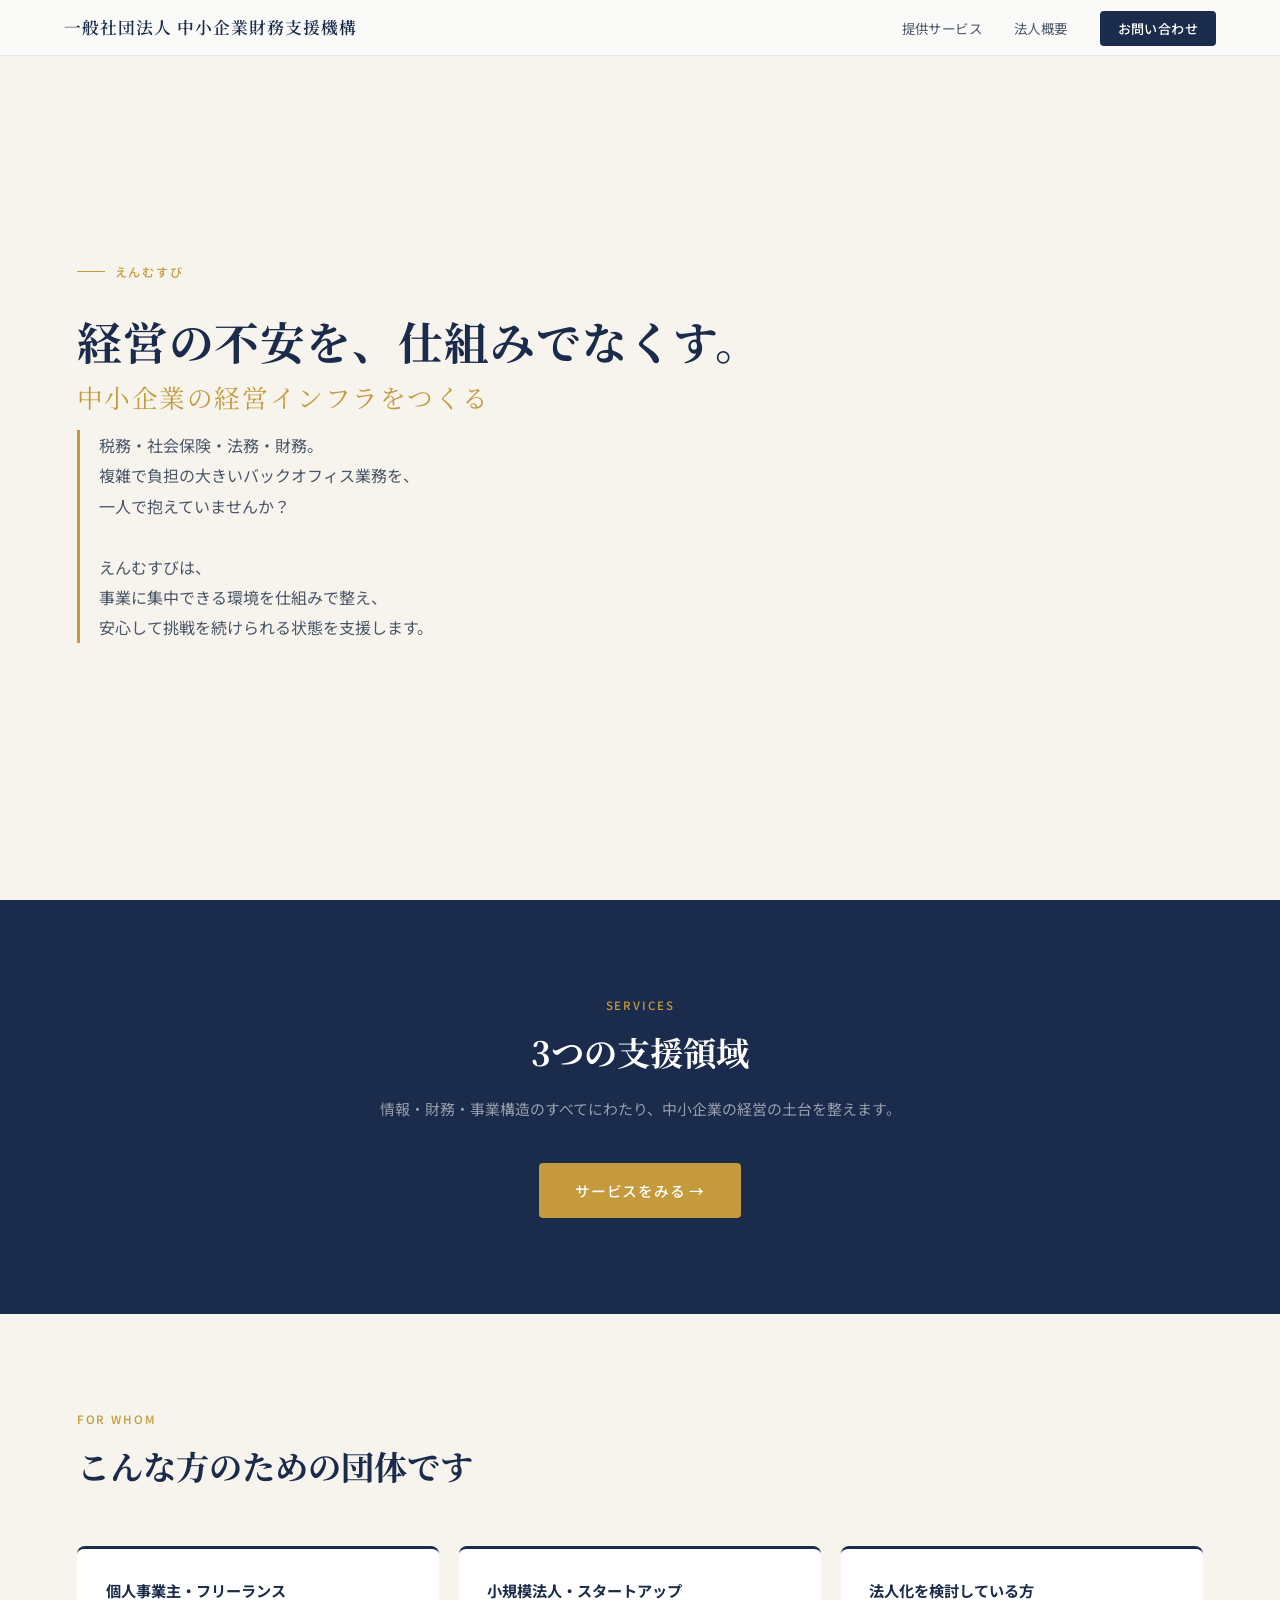
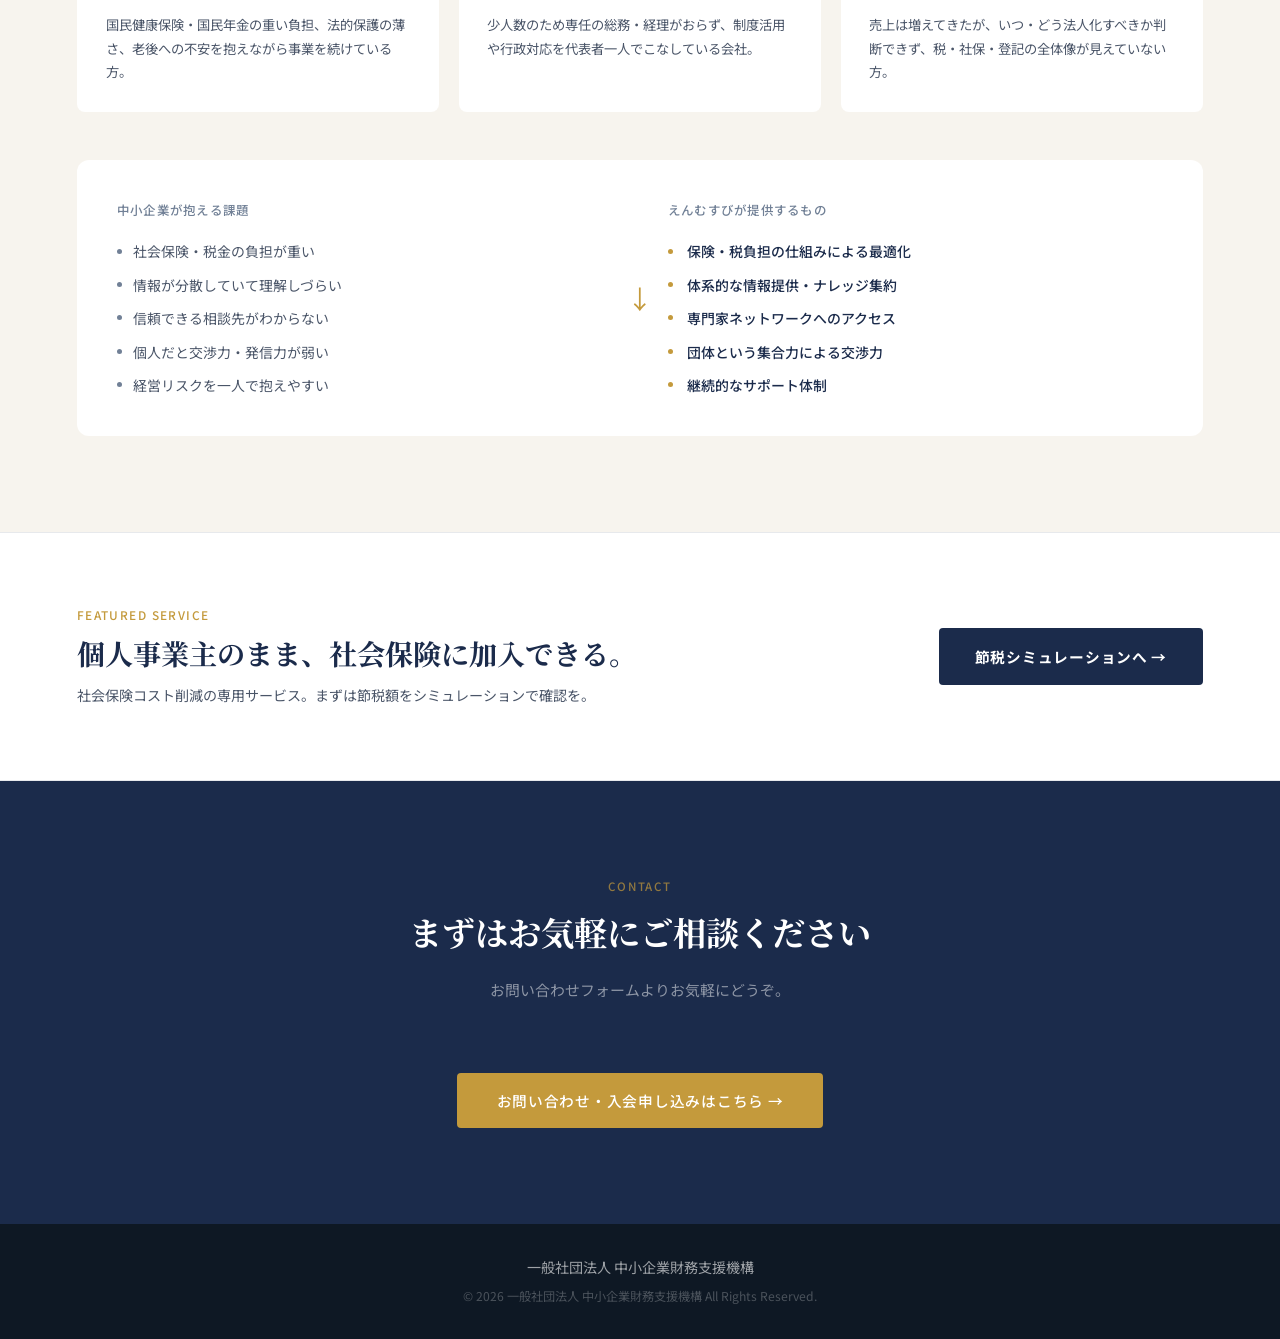
==== index.html @ c1b32026 "Add files via upload" ====
<!DOCTYPE html>
<html lang="ja">
<head>
<meta charset="UTF-8">
<meta name="viewport" content="width=device-width, initial-scale=1.0">
<title>えんむすび｜一般社団法人 中小企業財務支援機構</title>
<link rel="preconnect" href="https://fonts.googleapis.com">
<link href="https://fonts.googleapis.com/css2?family=Noto+Serif+JP:wght@400;600;700&family=Noto+Sans+JP:wght@300;400;500;700&display=swap" rel="stylesheet">
<style>
:root{
  --navy:#1B2B4B;--navy-mid:#263754;
  --gold:#C49A3C;--gold-light:#D4AE5C;
  --beige:#F7F4EE;--beige-dark:#F0EBE1;
  --cream:#FAFAF8;--white:#FFFFFF;
  --mid:#4A5568;--muted:#718096;
  --border:rgba(27,43,75,0.1);
}
*{margin:0;padding:0;box-sizing:border-box;}
html{scroll-behavior:smooth;}
body{font-family:'Noto Sans JP',sans-serif;background:var(--cream);color:var(--navy);line-height:1.7;}

/* NAV */
nav{
  position:fixed;top:0;left:0;right:0;z-index:100;
  background:#FAFAF8;
  border-bottom:1px solid var(--border);
  height:56px;padding:0 5%;
  display:flex;align-items:center;justify-content:space-between;
}
.logo{font-family:'Noto Serif JP',serif;font-size:1.05rem;font-weight:600;color:var(--navy);text-decoration:none;letter-spacing:0.06em;}
.logo em{color:var(--gold);font-style:italic;font-weight:700;}
.nav-links{display:flex;align-items:center;gap:2rem;list-style:none;}
.nav-links a{font-size:0.84rem;color:var(--mid);text-decoration:none;font-weight:400;letter-spacing:0.03em;transition:color .2s;}
.nav-links a:hover{color:var(--navy);}
.nav-cta{background:var(--navy)!important;color:var(--white)!important;padding:8px 18px;border-radius:4px;font-size:0.82rem!important;font-weight:500!important;}
.nav-cta:hover{background:var(--navy-mid)!important;}

/* HERO */
#hero{
  min-height:100vh;background:var(--beige);
  padding:140px 6% 100px;
  display:flex;flex-direction:column;justify-content:center;
  position:relative;overflow:hidden;
}
.hero-inner{max-width:760px;position:relative;z-index:1;}
.hero-eyebrow{
  display:inline-flex;align-items:center;gap:10px;
  font-size:0.76rem;letter-spacing:0.14em;
  color:var(--gold);font-weight:500;text-transform:uppercase;margin-bottom:1.8rem;
}
.hero-eyebrow::before{content:'';width:28px;height:1px;background:var(--gold);}
.hero-title{
  font-family:'Noto Serif JP',serif;
  font-size:clamp(2.4rem,4.5vw,3.8rem);
  font-weight:700;line-height:1.35;color:var(--navy);
  margin-bottom:1rem;letter-spacing:0.02em;
}
.hero-title .line2{
  display:block;color:var(--gold);
  font-size:clamp(1.2rem,2vw,1.85rem);
  font-weight:400;margin-top:0.5rem;letter-spacing:0.06em;
}
.hero-sub{
  font-size:1rem;color:var(--mid);line-height:1.9;
  max-width:520px;margin-bottom:2.8rem;
  border-left:3px solid var(--gold);padding-left:1.2rem;
}
.hero-actions{display:flex;gap:1rem;flex-wrap:wrap;align-items:center;}
.btn-primary{
  background:var(--navy);color:var(--white);
  padding:15px 32px;border-radius:4px;
  font-size:0.92rem;font-weight:500;text-decoration:none;
  letter-spacing:0.05em;transition:background .2s;
}
.btn-primary:hover{background:var(--navy-mid);}
.btn-text-link{
  font-size:0.88rem;color:var(--mid);text-decoration:none;
  display:inline-flex;align-items:center;gap:6px;transition:color .2s;
}
.btn-text-link:hover{color:var(--navy);}
.btn-text-link::after{content:'→';}

/* SECTION BASE */
section{padding:96px 6%;}
.section-tag{font-size:0.72rem;letter-spacing:0.16em;color:var(--gold);font-weight:500;text-transform:uppercase;margin-bottom:12px;}
.section-title{font-family:'Noto Serif JP',serif;font-size:clamp(1.7rem,2.6vw,2.4rem);font-weight:700;color:var(--navy);line-height:1.45;margin-bottom:1.2rem;}
.section-lead{font-size:0.93rem;color:var(--mid);line-height:1.9;max-width:540px;}
.section-head{margin-bottom:3.5rem;}

/* MISSION */
#mission{
  background:var(--navy);padding:96px 6%;
  display:grid;grid-template-columns:1fr 1fr;gap:6rem;align-items:center;
}
#mission .section-tag{color:var(--gold);}
#mission .section-title{color:var(--white);}
#mission .section-lead{color:rgba(255,255,255,0.6);}
.mission-pillars{display:flex;flex-direction:column;gap:1rem;}
.pillar{border-left:2px solid var(--gold);padding:1.2rem 1.5rem;background:rgba(255,255,255,0.05);border-radius:0 6px 6px 0;}
.pillar-num{font-size:0.72rem;letter-spacing:0.12em;color:var(--gold);font-weight:500;margin-bottom:6px;}
.pillar-title{font-size:1rem;font-weight:500;color:var(--white);margin-bottom:4px;}
.pillar-desc{font-size:0.83rem;color:rgba(255,255,255,0.5);line-height:1.7;}

/* SERVICES */
#services{background:var(--navy);}
.services-grid{display:grid;grid-template-columns:repeat(3,1fr);gap:1.5rem;}
.service-card{
  border:1px solid rgba(255,255,255,0.1);border-radius:10px;
  padding:2.2rem 1.8rem;
  transition:box-shadow .2s,transform .2s;
  display:flex;flex-direction:column;gap:0.8rem;
  background:rgba(255,255,255,0.05);
}
.service-card:hover{box-shadow:0 8px 28px rgba(0,0,0,0.2);transform:translateY(-3px);}
.service-num{font-family:'Noto Serif JP',serif;font-size:2.2rem;font-weight:700;color:rgba(255,255,255,0.12);line-height:1;}
.service-category{font-size:0.72rem;letter-spacing:0.12em;color:var(--gold);font-weight:500;text-transform:uppercase;}
.service-card h3{font-size:1.05rem;font-weight:700;color:var(--white);line-height:1.4;}
.service-card p{font-size:0.84rem;color:rgba(255,255,255,0.55);line-height:1.8;flex:1;}
.service-tags{display:flex;flex-wrap:wrap;gap:6px;margin-top:auto;padding-top:1rem;}
.tag{background:rgba(255,255,255,0.08);color:rgba(255,255,255,0.6);font-size:0.75rem;padding:4px 10px;border-radius:20px;}
.service-link{
  display:inline-flex;align-items:center;gap:5px;
  font-size:0.83rem;color:var(--gold);font-weight:500;
  text-decoration:none;margin-top:0.8rem;transition:gap .2s;
}
.service-link:hover{gap:9px;}
.service-link::after{content:'→';}
#services .section-tag{color:var(--gold);}
#services .section-title{color:var(--white);}
#services .section-lead{color:rgba(255,255,255,0.55);}

/* TARGET */
#target{background:var(--beige);}
.target-grid{display:grid;grid-template-columns:repeat(3,1fr);gap:1.2rem;}
.target-card{background:var(--white);border-radius:8px;padding:1.8rem;border-top:3px solid var(--navy);}
.target-card h3{font-size:0.95rem;font-weight:700;color:var(--navy);margin-bottom:0.6rem;}
.target-card p{font-size:0.83rem;color:var(--mid);line-height:1.75;}
.pain-section{
  margin-top:3rem;background:var(--white);border-radius:12px;padding:2.5rem;
  display:grid;grid-template-columns:1fr 56px 1fr;align-items:center;
}
.pain-col h4{font-size:0.78rem;letter-spacing:0.1em;color:var(--muted);font-weight:500;text-transform:uppercase;margin-bottom:1.2rem;}
.pain-list{list-style:none;display:flex;flex-direction:column;gap:0.7rem;}
.pain-list li{font-size:0.87rem;color:var(--mid);padding-left:1rem;position:relative;line-height:1.6;}
.pain-list li::before{content:'';position:absolute;left:0;top:0.6em;width:5px;height:5px;background:var(--muted);border-radius:50%;}
.pain-arrow{display:flex;flex-direction:column;align-items:center;justify-content:center;gap:4px;}
.pain-arrow span{font-size:1.6rem;color:var(--gold);}
.solution-list{list-style:none;display:flex;flex-direction:column;gap:0.7rem;}
.solution-list li{font-size:0.87rem;color:var(--navy);font-weight:500;padding-left:1.2rem;position:relative;line-height:1.6;}
.solution-list li::before{content:'';position:absolute;left:0;top:0.6em;width:5px;height:5px;background:var(--gold);border-radius:50%;}

/* LP BANNER */
#lp-banner{
  background:var(--white);padding:72px 6%;
  display:flex;align-items:center;justify-content:space-between;gap:2rem;flex-wrap:wrap;
  border-top:1px solid var(--border);
  border-bottom:1px solid var(--border);
}
.lp-banner-text .label{font-size:0.74rem;letter-spacing:0.12em;color:var(--gold);font-weight:500;text-transform:uppercase;margin-bottom:8px;}
.lp-banner-text h2{font-family:'Noto Serif JP',serif;font-size:clamp(1.4rem,2.2vw,2rem);font-weight:700;color:var(--navy);line-height:1.45;}
.lp-banner-text p{color:var(--mid);font-size:0.88rem;margin-top:0.6rem;}
.btn-white{background:var(--navy);color:var(--white);padding:16px 36px;border-radius:4px;font-size:0.92rem;font-weight:700;text-decoration:none;letter-spacing:0.05em;white-space:nowrap;transition:opacity .2s;}
.btn-white:hover{opacity:0.85;}

/* ABOUT */
#about{background:var(--white);display:grid;grid-template-columns:1fr 1fr;gap:6rem;align-items:start;}
.about-vision{background:var(--navy);border-radius:10px;padding:2.5rem;color:var(--white);}
.vision-label{font-size:0.72rem;letter-spacing:0.14em;color:var(--gold);font-weight:500;text-transform:uppercase;margin-bottom:1rem;}
.vision-text{font-family:'Noto Serif JP',serif;font-size:1.15rem;font-weight:600;line-height:1.7;color:var(--white);margin-bottom:1.5rem;}
.vision-sub{font-size:0.83rem;color:rgba(255,255,255,0.5);line-height:1.85;}
.about-info{display:flex;flex-direction:column;gap:0;}
.info-row{padding:1.2rem 0;border-bottom:1px solid var(--border);display:grid;grid-template-columns:100px 1fr;gap:1.5rem;}
.info-row:last-child{border-bottom:none;}
.info-label{font-size:0.78rem;color:var(--muted);letter-spacing:0.04em;padding-top:2px;}
.info-val{font-size:0.9rem;color:var(--navy);line-height:1.75;}

/* CONTACT */
#contact{background:var(--navy);text-align:center;padding:96px 6%;}
#contact .section-tag{color:rgba(196,154,60,0.7);}
#contact .section-title{color:var(--white);}
#contact .section-lead{color:rgba(255,255,255,0.5);margin:0 auto 2.8rem;}
.contact-options{
  display:grid;
  grid-template-columns:repeat(2,1fr);
  gap:1rem;
  max-width:640px;
  margin:0 auto;
}
.contact-card{
  background:rgba(255,255,255,0.06);border:1px solid rgba(255,255,255,0.1);
  border-radius:8px;padding:2rem;
  text-decoration:none;transition:background .2s,border-color .2s;
  display:flex;flex-direction:column;align-items:center;text-align:center;gap:0.6rem;
}
.contact-card:hover{background:rgba(255,255,255,0.11);border-color:rgba(255,255,255,0.22);}
.contact-card-icon{font-size:1.5rem;}
.contact-card-title{font-size:0.92rem;font-weight:500;color:var(--white);}
.contact-card-sub{font-size:0.78rem;color:rgba(255,255,255,0.4);}

/* FOOTER */
footer{background:#0E1824;padding:56px 6% 32px;}
.footer-top{display:grid;grid-template-columns:2fr 1fr 1fr 1fr;gap:4rem;margin-bottom:3rem;}
.footer-logo{font-family:'Noto Serif JP',serif;font-size:1.2rem;font-weight:700;color:var(--white);text-decoration:none;display:inline-block;margin-bottom:1rem;letter-spacing:0.04em;}
.footer-logo em{color:var(--gold);font-style:normal;}
.footer-brand-desc{font-size:0.8rem;color:rgba(255,255,255,0.3);line-height:1.85;}
.footer-col h4{font-size:0.8rem;font-weight:500;color:rgba(255,255,255,0.55);letter-spacing:0.08em;margin-bottom:1.2rem;}
.footer-col ul{list-style:none;}
.footer-col ul li{margin-bottom:0.55rem;}
.footer-col ul a{font-size:0.8rem;color:rgba(255,255,255,0.32);text-decoration:none;transition:color .2s;}
.footer-col ul a:hover{color:rgba(255,255,255,0.72);}
.footer-bottom{border-top:1px solid rgba(255,255,255,0.06);padding-top:1.5rem;display:flex;justify-content:space-between;align-items:center;font-size:0.76rem;color:rgba(255,255,255,0.22);}

/* RESPONSIVE */
@media(max-width:900px){
  .nav-links{display:none;}
  #mission{grid-template-columns:1fr;}
  .services-grid{grid-template-columns:1fr;}
  .target-grid{grid-template-columns:1fr;}
  .pain-section{grid-template-columns:1fr;gap:1.5rem;}
  #about{grid-template-columns:1fr;}
  .footer-top{grid-template-columns:1fr 1fr;}
  #lp-banner{flex-direction:column;text-align:center;}
}

@media(max-width:640px){
  /* NAV */
  nav{padding:0 4%;height:52px;}
  .logo{font-size:0.78rem;letter-spacing:0.03em;}

  /* HERO */
  #hero{padding:100px 5% 64px;}
  .hero-title{font-size:clamp(1.8rem,7vw,2.8rem);white-space:normal!important;}
  .hero-title .line2{font-size:clamp(1rem,4vw,1.4rem);}
  .hero-sub{font-size:0.88rem;}
  .hero-bg-text{display:none;}

  /* SECTIONS */
  section{padding:60px 5%;}
  .section-title{font-size:clamp(1.4rem,5vw,1.8rem);}

  /* SERVICES */
  .services-grid{grid-template-columns:1fr;}
  .service-card{padding:1.6rem 1.4rem;}

  /* TARGET */
  .target-grid{grid-template-columns:1fr;}
  .pain-section{grid-template-columns:1fr;padding:1.5rem;}
  .pain-arrow{transform:rotate(0deg);}

  /* LP BANNER */
  #lp-banner{padding:48px 5%;flex-direction:column;text-align:center;gap:1.5rem;}
  .lp-banner-text h2{font-size:1.2rem;}

  /* CONTACT */
  .contact-options{grid-template-columns:1fr;}
  #contact{padding:60px 5%;}

  /* ABOUT */
  #about{grid-template-columns:1fr;padding:60px 5%;}
  .info-row{grid-template-columns:90px 1fr;gap:1rem;}

  /* SERVICES PAGE */
  .service-detail{grid-template-columns:1fr!important;direction:ltr!important;}
  .service-detail.reverse{direction:ltr!important;}

  /* FOOTER */
  footer{padding:1.2rem 5%;text-align:center;}
}

.hamburger{display:none;flex-direction:column;gap:5px;cursor:pointer;padding:4px;background:none;border:none;}
.hamburger span{display:block;width:22px;height:2px;background:var(--navy);border-radius:2px;transition:all .25s;}
.hamburger.open span:nth-child(1){transform:translateY(7px) rotate(45deg);}
.hamburger.open span:nth-child(2){opacity:0;}
.hamburger.open span:nth-child(3){transform:translateY(-7px) rotate(-45deg);}
.mobile-menu{
  display:none;position:fixed;top:52px;left:0;right:0;
  background:#FAFAF8;border-bottom:1px solid var(--border);
  padding:1rem 5%;z-index:99;
  flex-direction:column;gap:0;
}
.mobile-menu.open{display:flex;}
.mobile-menu a{
  font-size:0.92rem;color:var(--mid);text-decoration:none;
  padding:0.9rem 0;border-bottom:1px solid var(--border);
  font-weight:400;letter-spacing:0.03em;
}
.mobile-menu a:last-child{border-bottom:none;}
.mobile-menu .nav-cta{
  margin-top:0.8rem;
  background:var(--navy)!important;color:var(--white)!important;
  padding:12px 20px!important;border-radius:4px;
  text-align:center;font-size:0.88rem!important;
}
@media(max-width:640px){
  .hamburger{display:flex;}
}
</style>
</head>
<body>

<!-- NAV -->
<nav>
  <a href="index.html" class="logo">一般社団法人 中小企業財務支援機構</a>
  <ul class="nav-links">
    <li><a href="services.html">提供サービス</a></li>
    <li><a href="about.html">法人概要</a></li>
    <li><a href="contact.html" class="nav-cta">お問い合わせ</a></li>
  </ul>
  <button class="hamburger" id="ham" onclick="toggleMenu()" aria-label="メニュー"><span></span><span></span><span></span></button>
</nav>
<div class="mobile-menu" id="mobileMenu">
  <a href="services.html">提供サービス</a>
  <a href="about.html">法人概要</a>
  <a href="contact.html" class="nav-cta">お問い合わせ</a>
</div>

<!-- HERO -->
<section id="hero">
  <div class="hero-inner">
    <div class="hero-eyebrow">えんむすび</div>
    <h1 class="hero-title" style="white-space:nowrap;font-size:clamp(1.6rem,3.5vw,3.8rem);">
      経営の不安を、仕組みでなくす。
      <span class="line2">中小企業の経営インフラをつくる</span>
    </h1>
    <p class="hero-sub">
      税務・社会保険・法務・財務。<br>
      複雑で負担の大きいバックオフィス業務を、<br>
      一人で抱えていませんか？<br><br>
      えんむすびは、<br>
      事業に集中できる環境を仕組みで整え、<br>
      安心して挑戦を続けられる状態を支援します。
    </p>
  </div>
</section>

<!-- SERVICES -->
<section id="services" style="text-align:center;">
  <div class="section-tag">SERVICES</div>
  <h2 class="section-title">3つの支援領域</h2>
  <p class="section-lead" style="margin:0 auto 2.5rem;">情報・財務・事業構造のすべてにわたり、中小企業の経営の土台を整えます。</p>
  <a href="services.html" style="
    display:inline-flex;align-items:center;gap:8px;
    background:var(--gold);color:var(--white);
    padding:15px 36px;border-radius:4px;
    font-size:0.92rem;font-weight:500;
    text-decoration:none;letter-spacing:0.05em;
    transition:background .2s;
  " onmouseover="this.style.background='#b8892f'" onmouseout="this.style.background='var(--gold)'">
    サービスをみる →
  </a>
</section>

<!-- TARGET -->
<section id="target">
  <div class="section-head">
    <div class="section-tag">FOR WHOM</div>
    <h2 class="section-title" style="white-space:nowrap;">こんな方のための団体です</h2>
  </div>
  <div class="target-grid">
    <div class="target-card">
      <h3>個人事業主・フリーランス</h3>
      <p>国民健康保険・国民年金の重い負担、法的保護の薄さ、老後への不安を抱えながら事業を続けている方。</p>
    </div>
    <div class="target-card">
      <h3>小規模法人・スタートアップ</h3>
      <p>少人数のため専任の総務・経理がおらず、制度活用や行政対応を代表者一人でこなしている会社。</p>
    </div>
    <div class="target-card">
      <h3>法人化を検討している方</h3>
      <p>売上は増えてきたが、いつ・どう法人化すべきか判断できず、税・社保・登記の全体像が見えていない方。</p>
    </div>
  </div>

  <div class="pain-section">
    <div class="pain-col">
      <h4>中小企業が抱える課題</h4>
      <ul class="pain-list">
        <li>社会保険・税金の負担が重い</li>
        <li>情報が分散していて理解しづらい</li>
        <li>信頼できる相談先がわからない</li>
        <li>個人だと交渉力・発信力が弱い</li>
        <li>経営リスクを一人で抱えやすい</li>
      </ul>
    </div>
    <div class="pain-arrow"><span>↓</span></div>
    <div class="pain-col">
      <h4>えんむすびが提供するもの</h4>
      <ul class="solution-list">
        <li>保険・税負担の仕組みによる最適化</li>
        <li>体系的な情報提供・ナレッジ集約</li>
        <li>専門家ネットワークへのアクセス</li>
        <li>団体という集合力による交渉力</li>
        <li>継続的なサポート体制</li>
      </ul>
    </div>
  </div>
</section>

<!-- LP BANNER -->
<div id="lp-banner">
  <div class="lp-banner-text">
    <div class="label">FEATURED SERVICE</div>
    <h2>個人事業主のまま、社会保険に加入できる。</h2>
    <p>社会保険コスト削減の専用サービス。まずは節税額をシミュレーションで確認を。</p>
  </div>
  <a href="https://enmusubi-lp.vercel.app" target="_blank" class="btn-white">節税シミュレーションへ →</a>
</div>

<!-- CONTACT -->
<section id="contact">
  <div class="section-tag">CONTACT</div>
  <h2 class="section-title" style="white-space:nowrap;">まずはお気軽にご相談ください</h2>
  <p class="section-lead">お問い合わせフォームよりお気軽にどうぞ。</p>
  <a href="contact.html" style="
    display:inline-block;margin-top:1.5rem;
    background:var(--gold);color:var(--white);
    padding:15px 40px;border-radius:4px;
    font-size:0.92rem;font-weight:500;
    text-decoration:none;letter-spacing:0.05em;
    transition:background .2s;
  " onmouseover="this.style.background='#b8892f'" onmouseout="this.style.background='var(--gold)'">
    お問い合わせ・入会申し込みはこちら →
  </a>
</section>


<footer style="background:#0E1824;padding:2rem 6%;text-align:center;">
  <p style="font-size:0.88rem;color:rgba(255,255,255,0.6);margin-bottom:0.4rem;">一般社団法人 中小企業財務支援機構</p>
  <p style="font-size:0.76rem;color:rgba(255,255,255,0.25);">© 2026 一般社団法人 中小企業財務支援機構 All Rights Reserved.</p>
</footer>


<script>
function toggleMenu(){
  var ham = document.getElementById("ham");
  var menu = document.getElementById("mobileMenu");
  ham.classList.toggle("open");
  menu.classList.toggle("open");
}
</script>
</body>
</html>
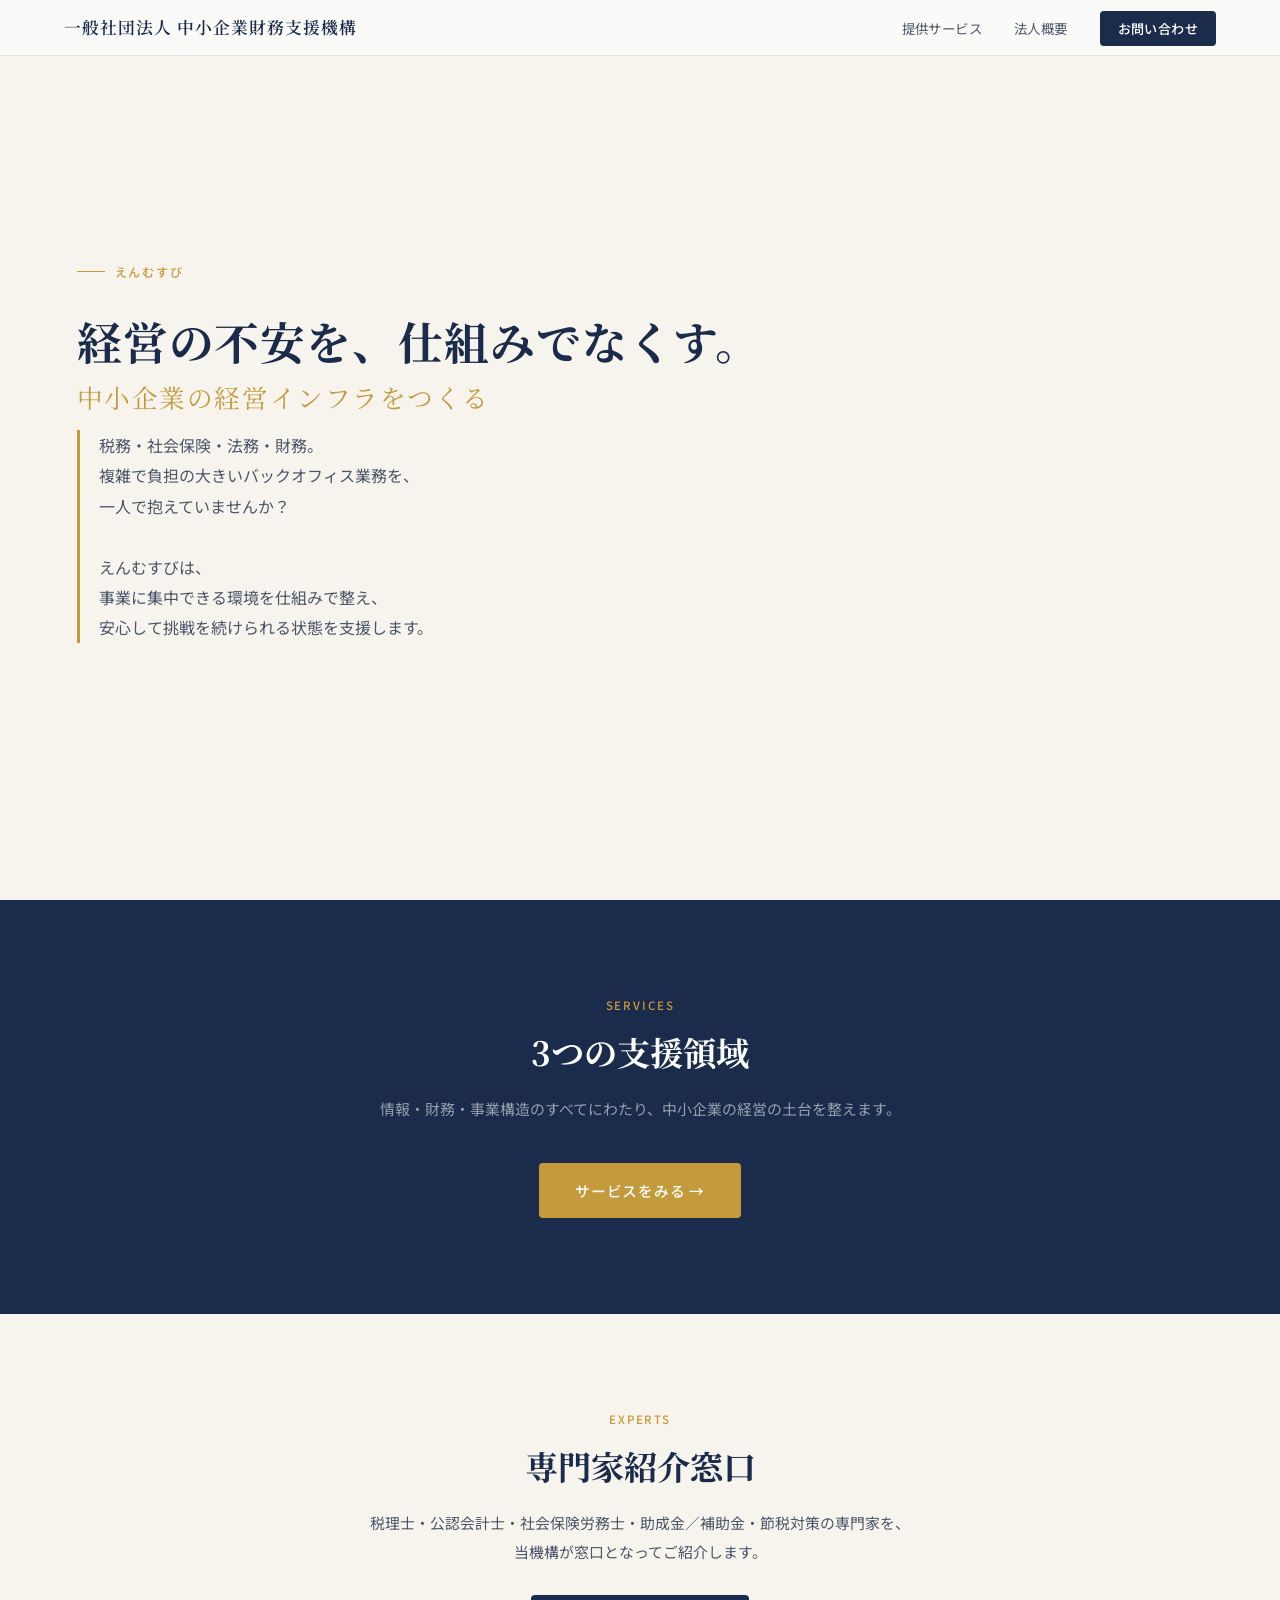
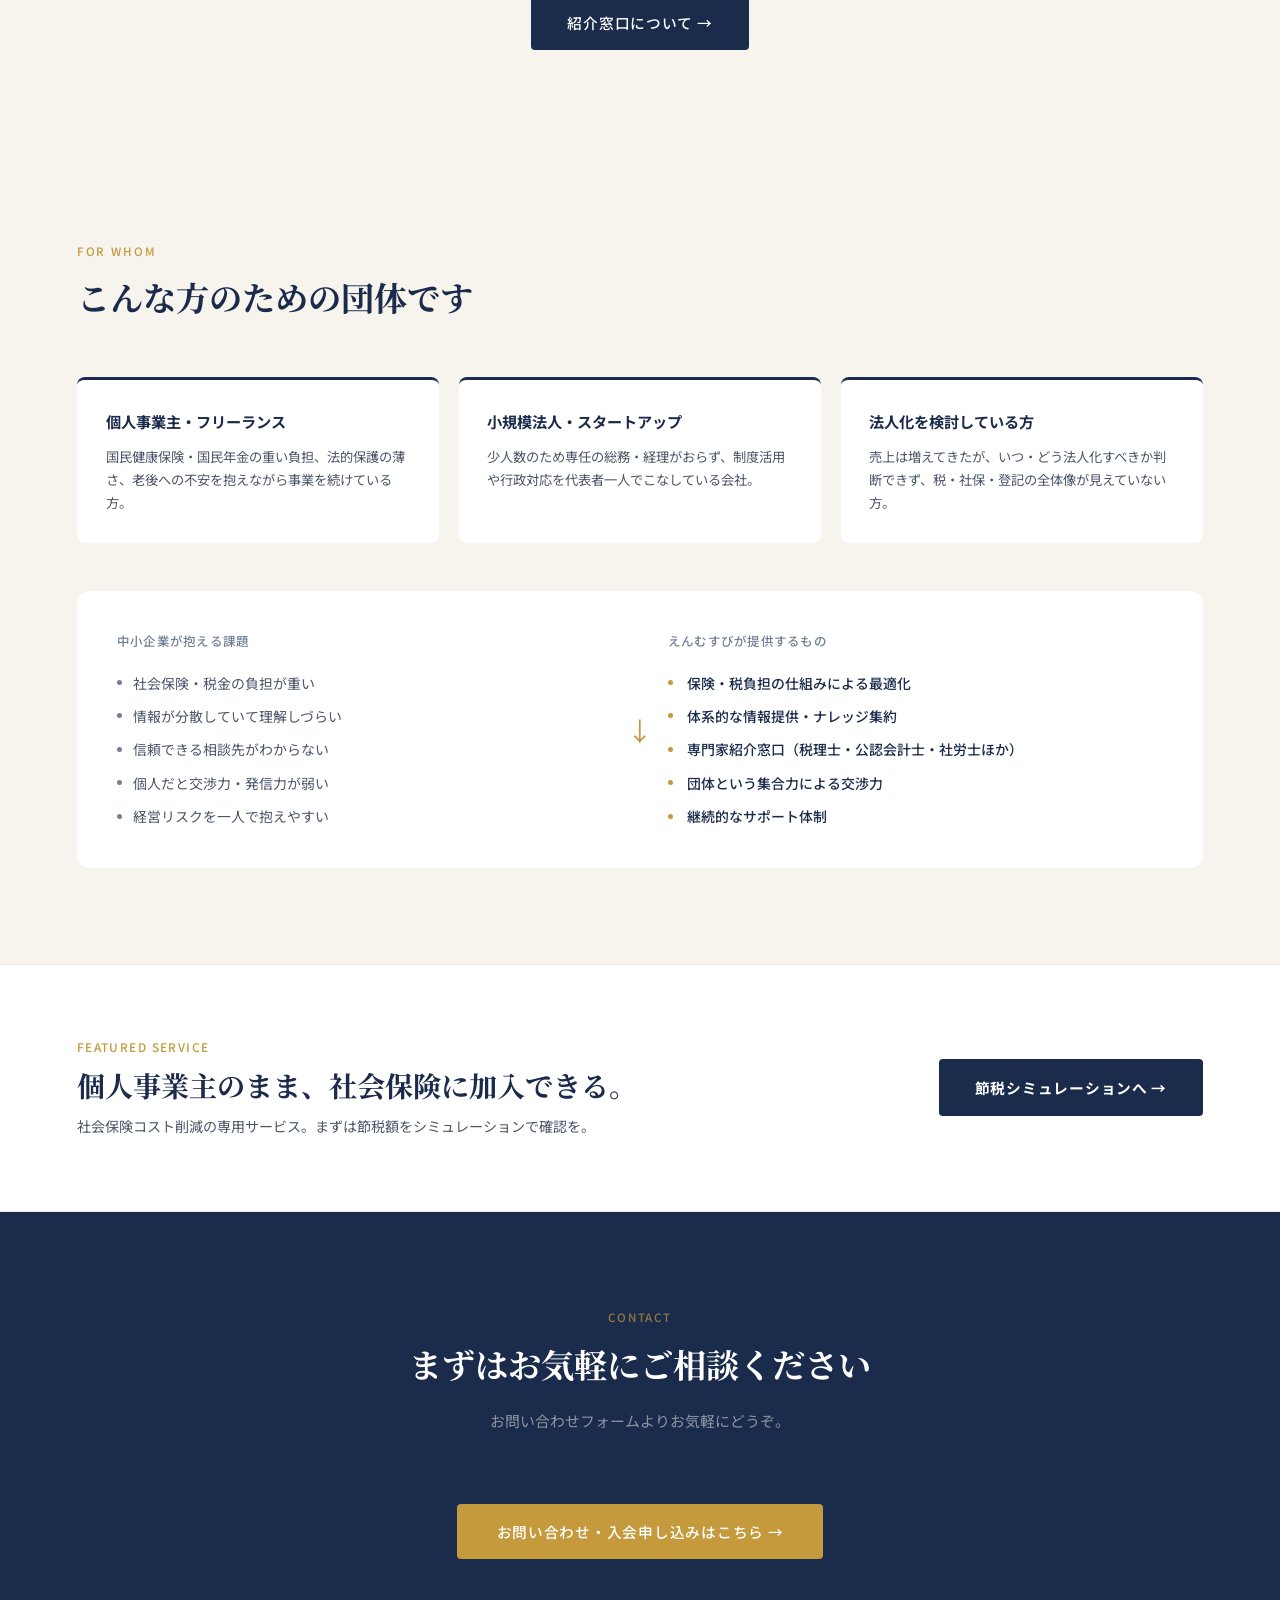
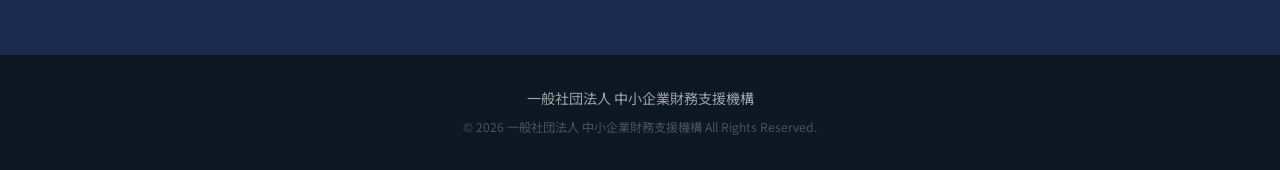
==== commit b6ac81e1: "設立日・住所・代表直通を修正し、専門家紹介窓口を追加 - 設立日を2024年11月14日に修正、所在地に102を追記 - 代表直通携帯を070-8521-9870に修正 - 司法書士を外し、税理士・公" ====
--- a/index.html
+++ b/index.html
@@ -348,6 +348,14 @@
   " onmouseover="this.style.background='#b8892f'" onmouseout="this.style.background='var(--gold)'">
     サービスをみる →
   </a>
+</section>
+
+<!-- EXPERTS 専門家紹介窓口 -->
+<section id="experts-top" style="background:var(--beige);text-align:center;">
+  <div class="section-tag">EXPERTS</div>
+  <h2 class="section-title">専門家紹介窓口</h2>
+  <p class="section-lead" style="margin:0 auto 1.8rem;">税理士・公認会計士・社会保険労務士・助成金／補助金・節税対策の専門家を、当機構が窓口となってご紹介します。</p>
+  <a href="services.html#experts" style="display:inline-flex;align-items:center;gap:8px;background:var(--navy);color:var(--white);padding:15px 36px;border-radius:4px;font-size:0.92rem;font-weight:500;text-decoration:none;letter-spacing:0.05em;">紹介窓口について →</a>
 </section>
 
 <!-- TARGET -->
@@ -388,7 +396,7 @@
       <ul class="solution-list">
         <li>保険・税負担の仕組みによる最適化</li>
         <li>体系的な情報提供・ナレッジ集約</li>
-        <li>専門家ネットワークへのアクセス</li>
+        <li>専門家紹介窓口（税理士・公認会計士・社労士ほか）</li>
         <li>団体という集合力による交渉力</li>
         <li>継続的なサポート体制</li>
       </ul>
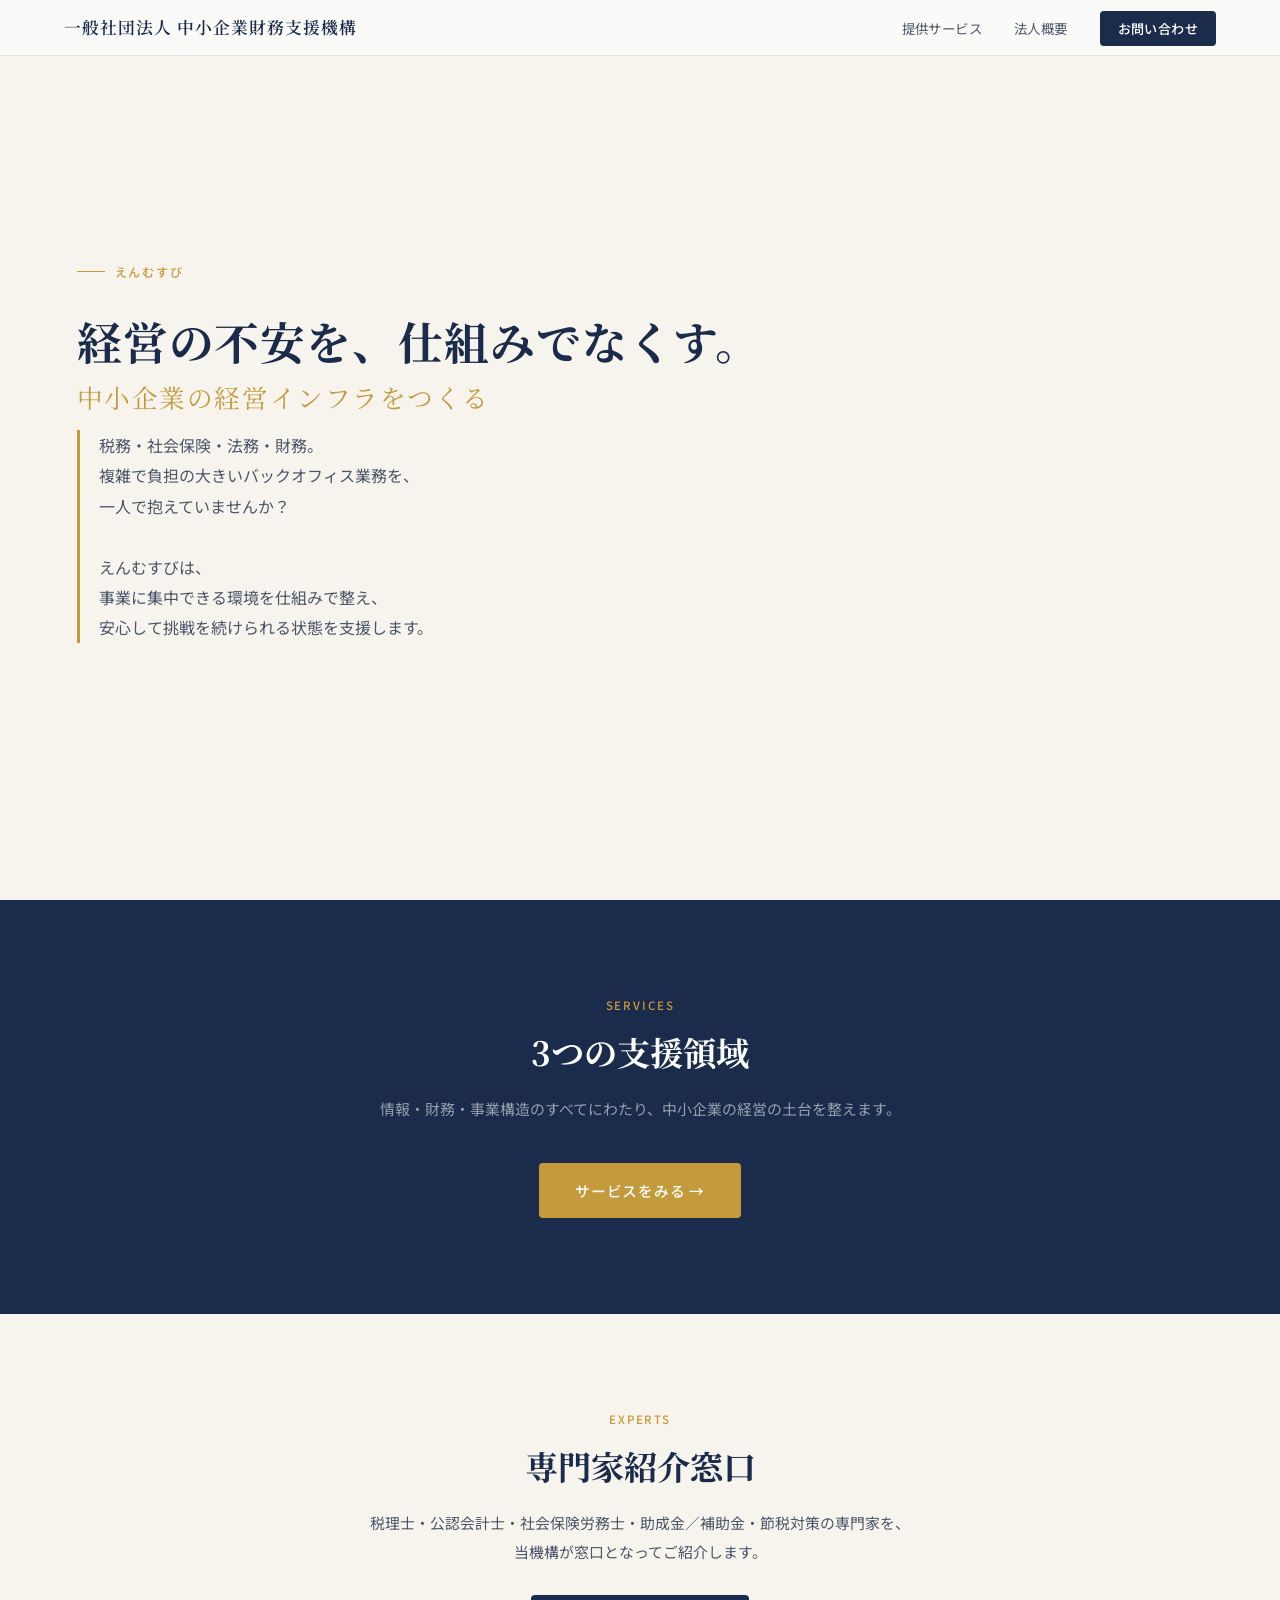
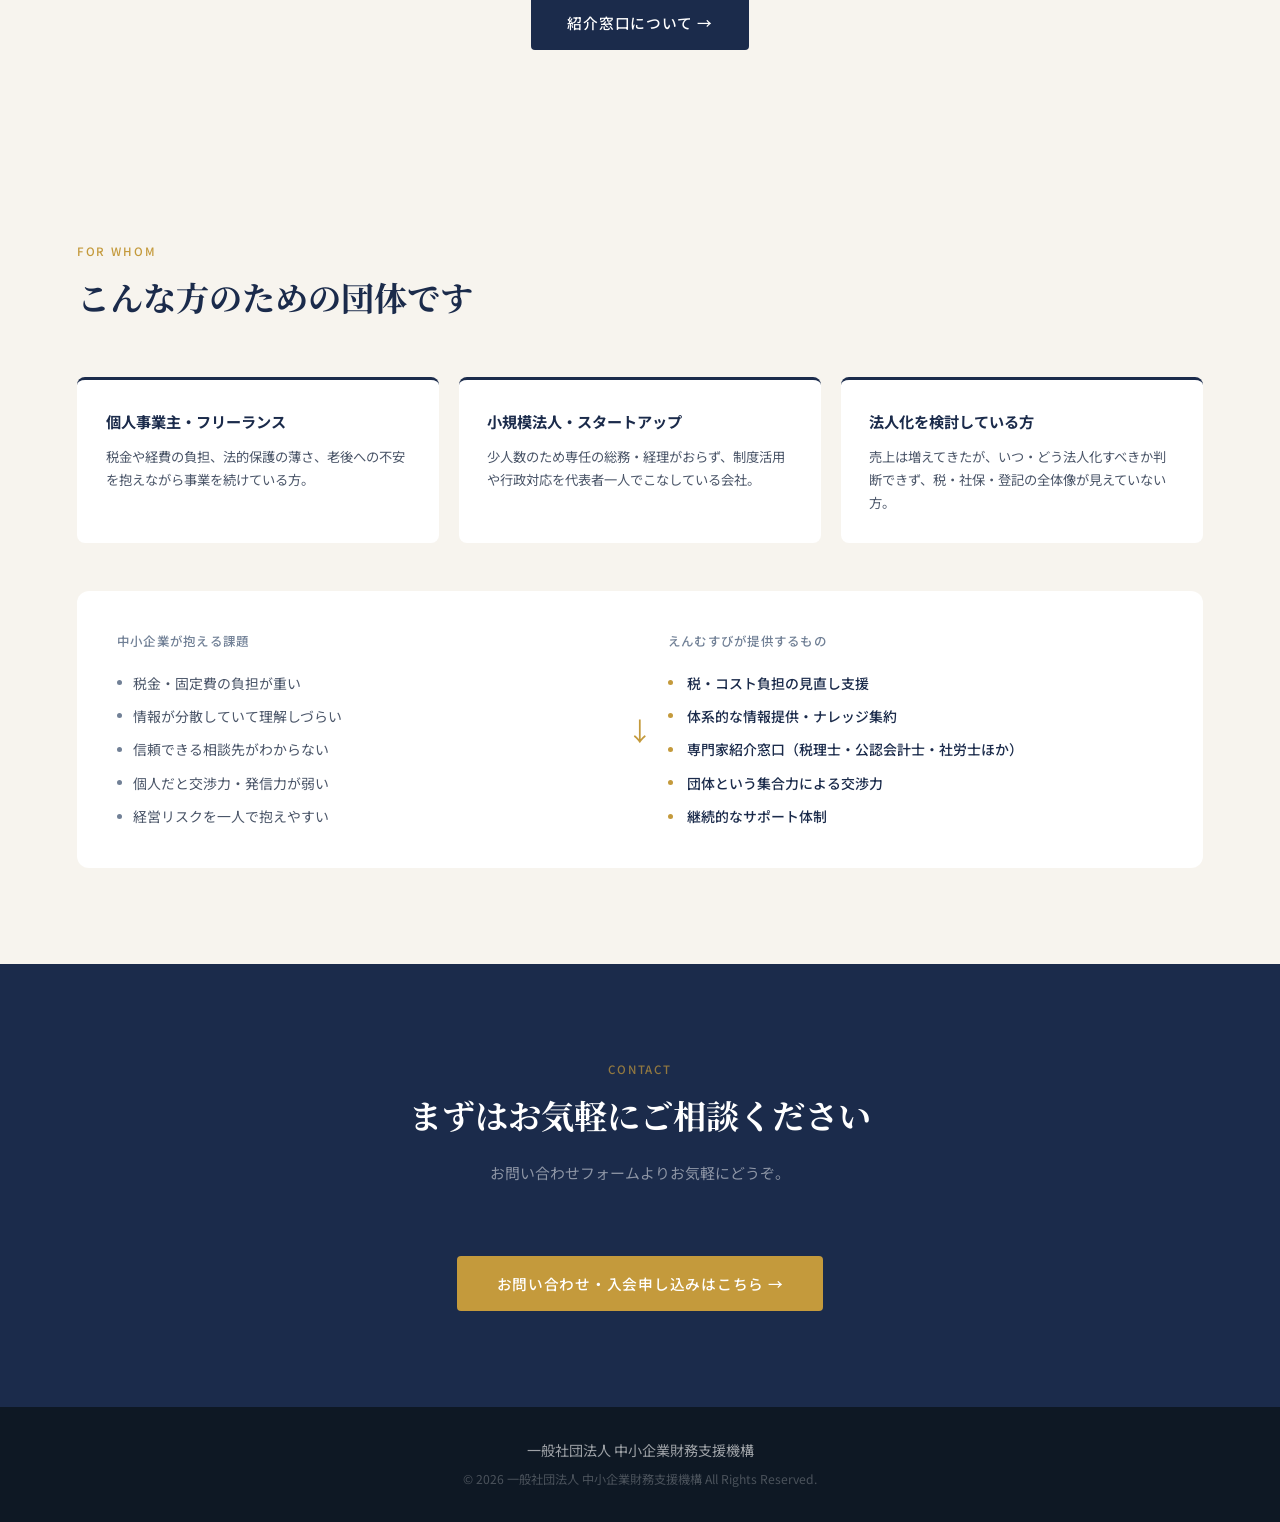
==== commit 99e9ab88: "社会保険の削減スキーム・節税シミュレーション関連を削除 - トップ・サービスページのFEATURED SERVICEバナー（enmusubi-lpへのリンク）を削除 - サービス02から協会けんぽ切替" ====
--- a/index.html
+++ b/index.html
@@ -367,7 +367,7 @@
   <div class="target-grid">
     <div class="target-card">
       <h3>個人事業主・フリーランス</h3>
-      <p>国民健康保険・国民年金の重い負担、法的保護の薄さ、老後への不安を抱えながら事業を続けている方。</p>
+      <p>税金や経費の負担、法的保護の薄さ、老後への不安を抱えながら事業を続けている方。</p>
     </div>
     <div class="target-card">
       <h3>小規模法人・スタートアップ</h3>
@@ -383,7 +383,7 @@
     <div class="pain-col">
       <h4>中小企業が抱える課題</h4>
       <ul class="pain-list">
-        <li>社会保険・税金の負担が重い</li>
+        <li>税金・固定費の負担が重い</li>
         <li>情報が分散していて理解しづらい</li>
         <li>信頼できる相談先がわからない</li>
         <li>個人だと交渉力・発信力が弱い</li>
@@ -394,7 +394,7 @@
     <div class="pain-col">
       <h4>えんむすびが提供するもの</h4>
       <ul class="solution-list">
-        <li>保険・税負担の仕組みによる最適化</li>
+        <li>税・コスト負担の見直し支援</li>
         <li>体系的な情報提供・ナレッジ集約</li>
         <li>専門家紹介窓口（税理士・公認会計士・社労士ほか）</li>
         <li>団体という集合力による交渉力</li>
@@ -404,15 +404,6 @@
   </div>
 </section>
 
-<!-- LP BANNER -->
-<div id="lp-banner">
-  <div class="lp-banner-text">
-    <div class="label">FEATURED SERVICE</div>
-    <h2>個人事業主のまま、社会保険に加入できる。</h2>
-    <p>社会保険コスト削減の専用サービス。まずは節税額をシミュレーションで確認を。</p>
-  </div>
-  <a href="https://enmusubi-lp.vercel.app" target="_blank" class="btn-white">節税シミュレーションへ →</a>
-</div>
 
 <!-- CONTACT -->
 <section id="contact">
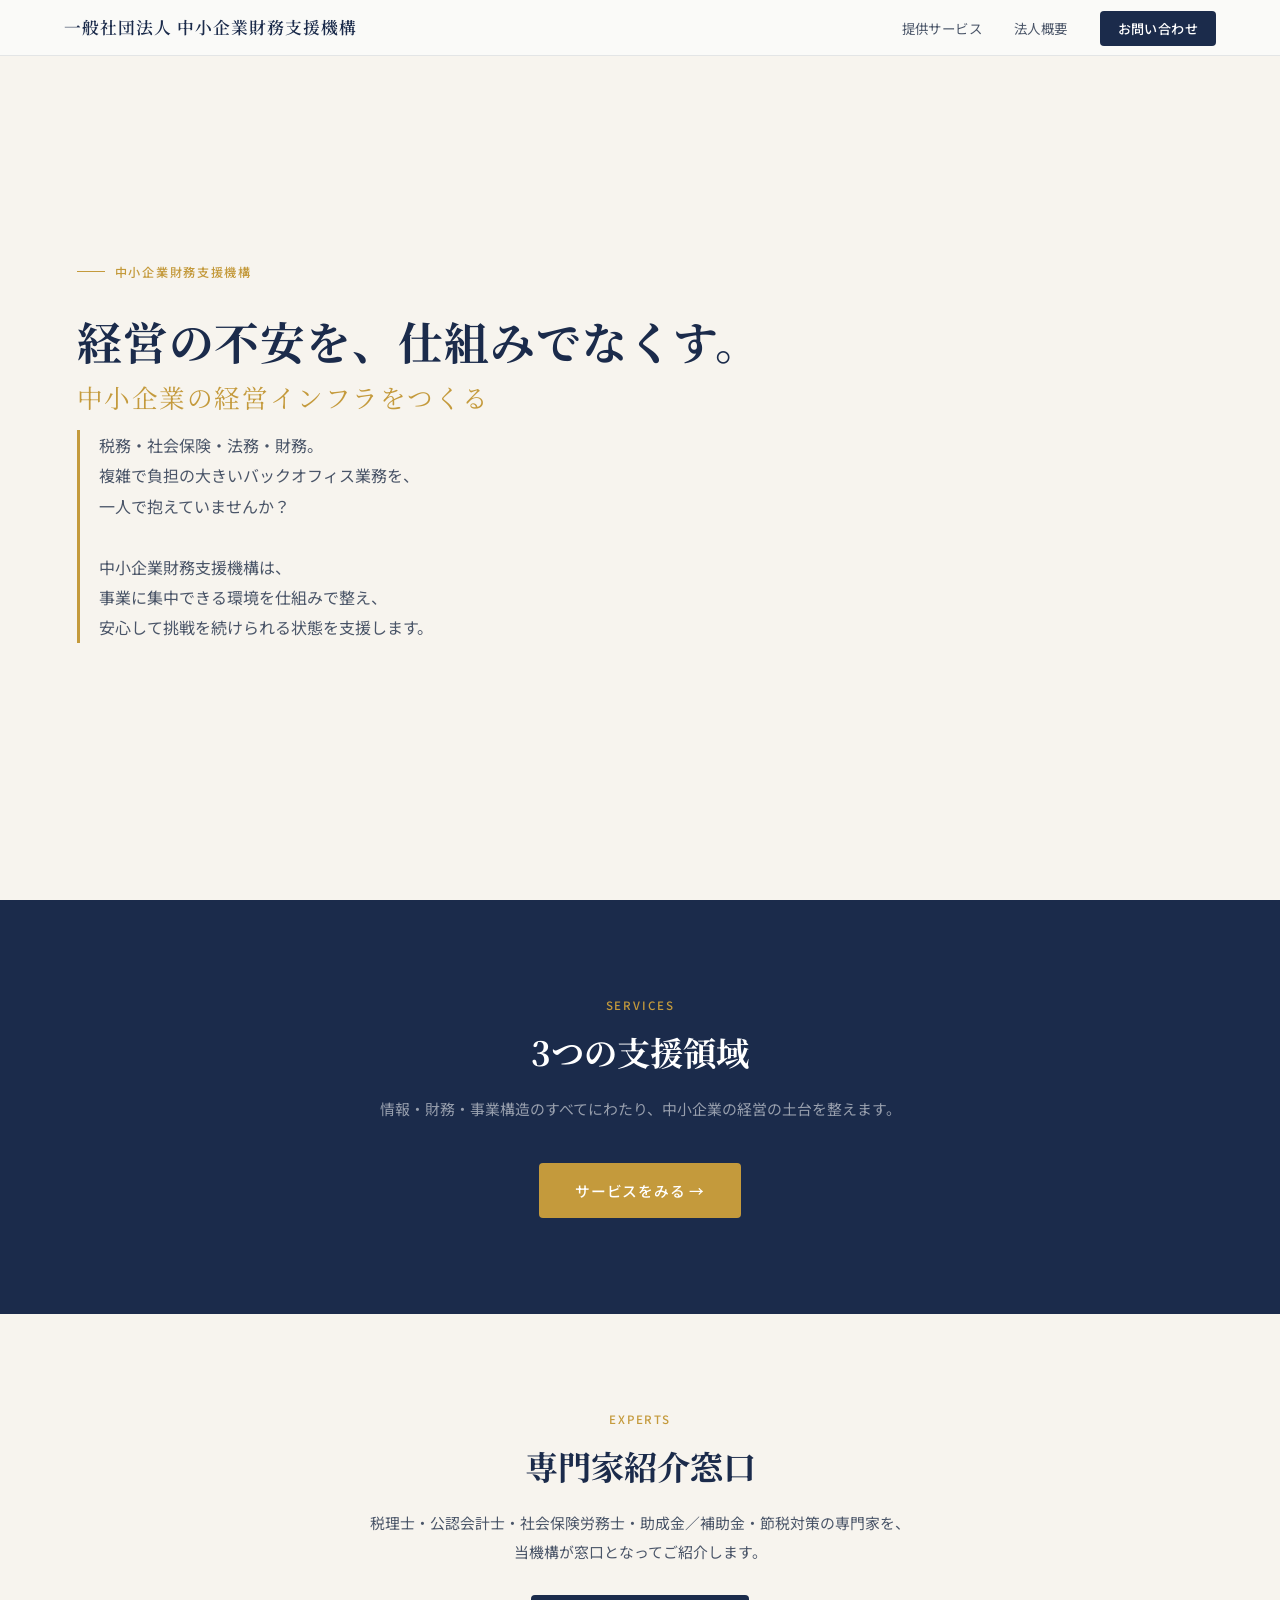
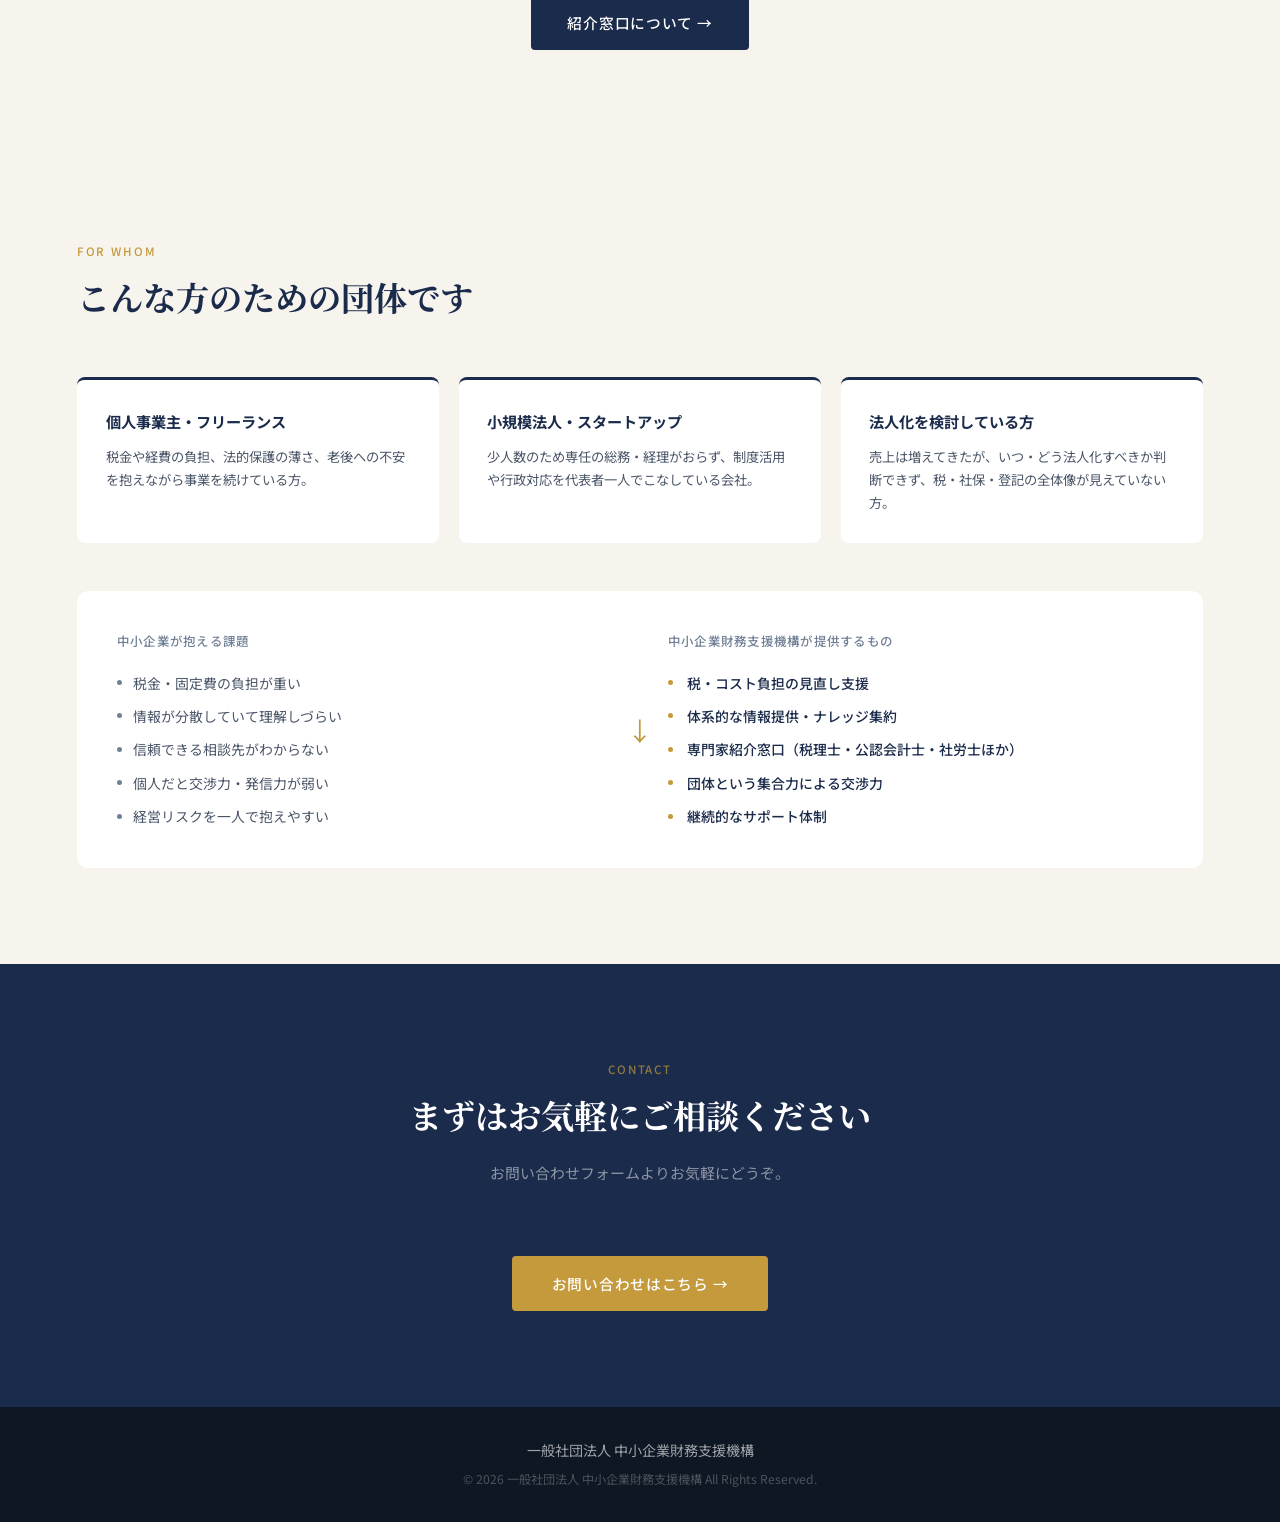
==== commit 4187f971: "入会申し込みを削除し、「えんむすび」表記を機構名に統一 - 問い合わせページの入会申し込みタブとGoogleフォームへのリンクを削除 - トップの導線を「お問い合わせはこちら」に変更 - ページタイト" ====
--- a/index.html
+++ b/index.html
@@ -3,7 +3,7 @@
 <head>
 <meta charset="UTF-8">
 <meta name="viewport" content="width=device-width, initial-scale=1.0">
-<title>えんむすび｜一般社団法人 中小企業財務支援機構</title>
+<title>一般社団法人 中小企業財務支援機構</title>
 <link rel="preconnect" href="https://fonts.googleapis.com">
 <link href="https://fonts.googleapis.com/css2?family=Noto+Serif+JP:wght@400;600;700&family=Noto+Sans+JP:wght@300;400;500;700&display=swap" rel="stylesheet">
 <style>
@@ -317,7 +317,7 @@
 <!-- HERO -->
 <section id="hero">
   <div class="hero-inner">
-    <div class="hero-eyebrow">えんむすび</div>
+    <div class="hero-eyebrow">中小企業財務支援機構</div>
     <h1 class="hero-title" style="white-space:nowrap;font-size:clamp(1.6rem,3.5vw,3.8rem);">
       経営の不安を、仕組みでなくす。
       <span class="line2">中小企業の経営インフラをつくる</span>
@@ -326,7 +326,7 @@
       税務・社会保険・法務・財務。<br>
       複雑で負担の大きいバックオフィス業務を、<br>
       一人で抱えていませんか？<br><br>
-      えんむすびは、<br>
+      中小企業財務支援機構は、<br>
       事業に集中できる環境を仕組みで整え、<br>
       安心して挑戦を続けられる状態を支援します。
     </p>
@@ -392,7 +392,7 @@
     </div>
     <div class="pain-arrow"><span>↓</span></div>
     <div class="pain-col">
-      <h4>えんむすびが提供するもの</h4>
+      <h4>中小企業財務支援機構が提供するもの</h4>
       <ul class="solution-list">
         <li>税・コスト負担の見直し支援</li>
         <li>体系的な情報提供・ナレッジ集約</li>
@@ -418,7 +418,7 @@
     text-decoration:none;letter-spacing:0.05em;
     transition:background .2s;
   " onmouseover="this.style.background='#b8892f'" onmouseout="this.style.background='var(--gold)'">
-    お問い合わせ・入会申し込みはこちら →
+    お問い合わせはこちら →
   </a>
 </section>
 
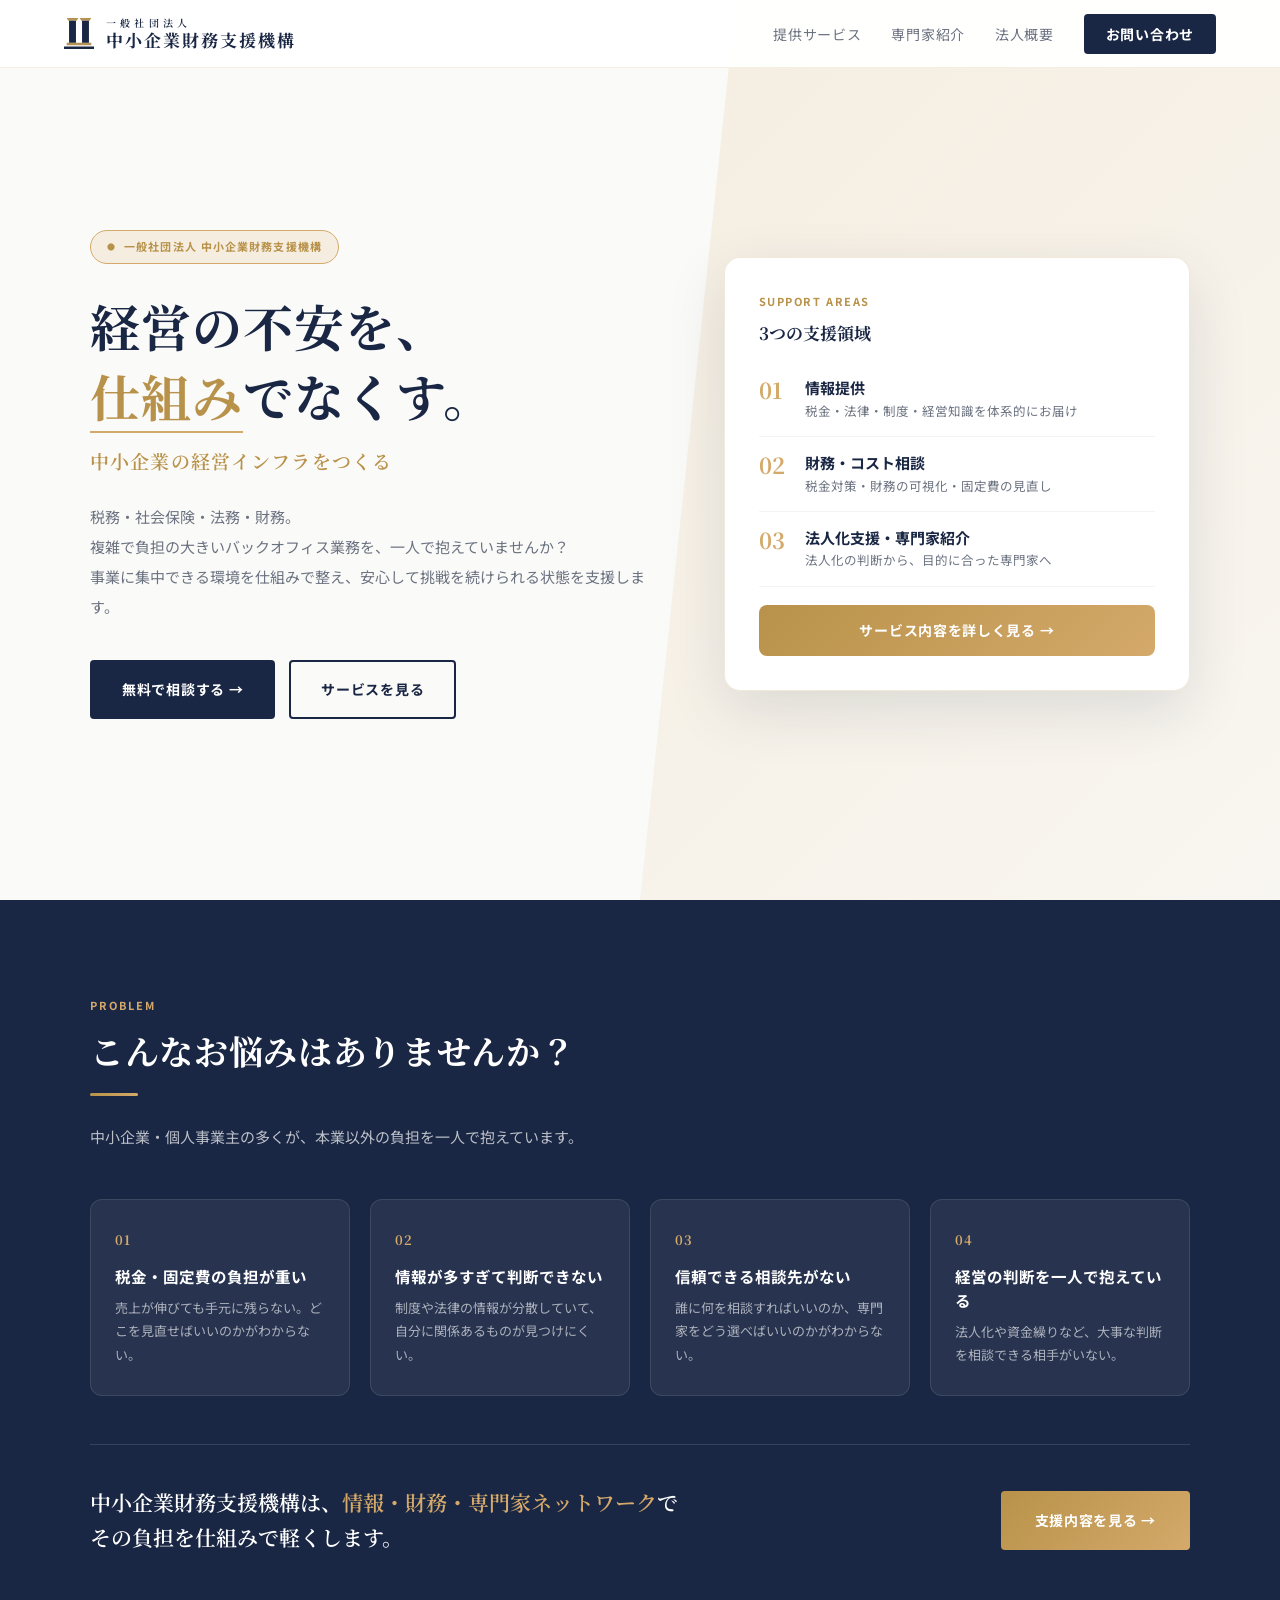
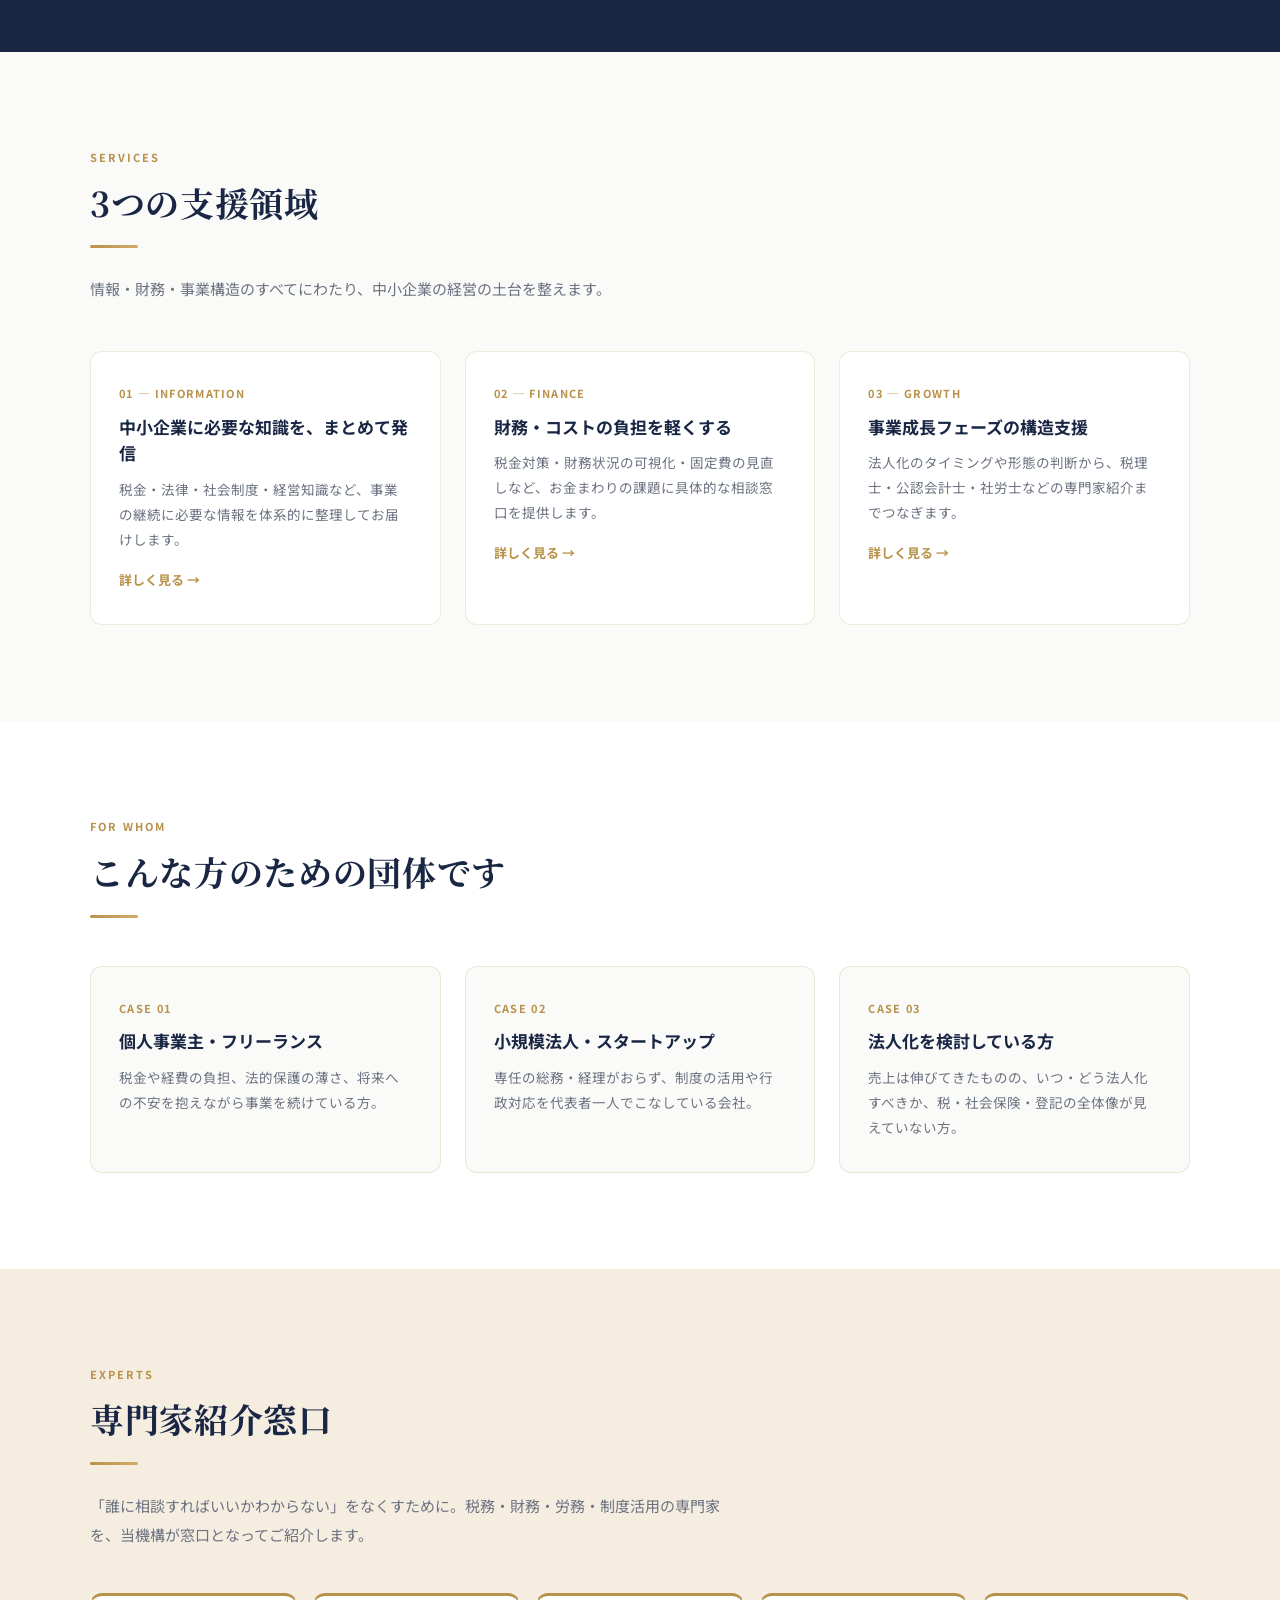
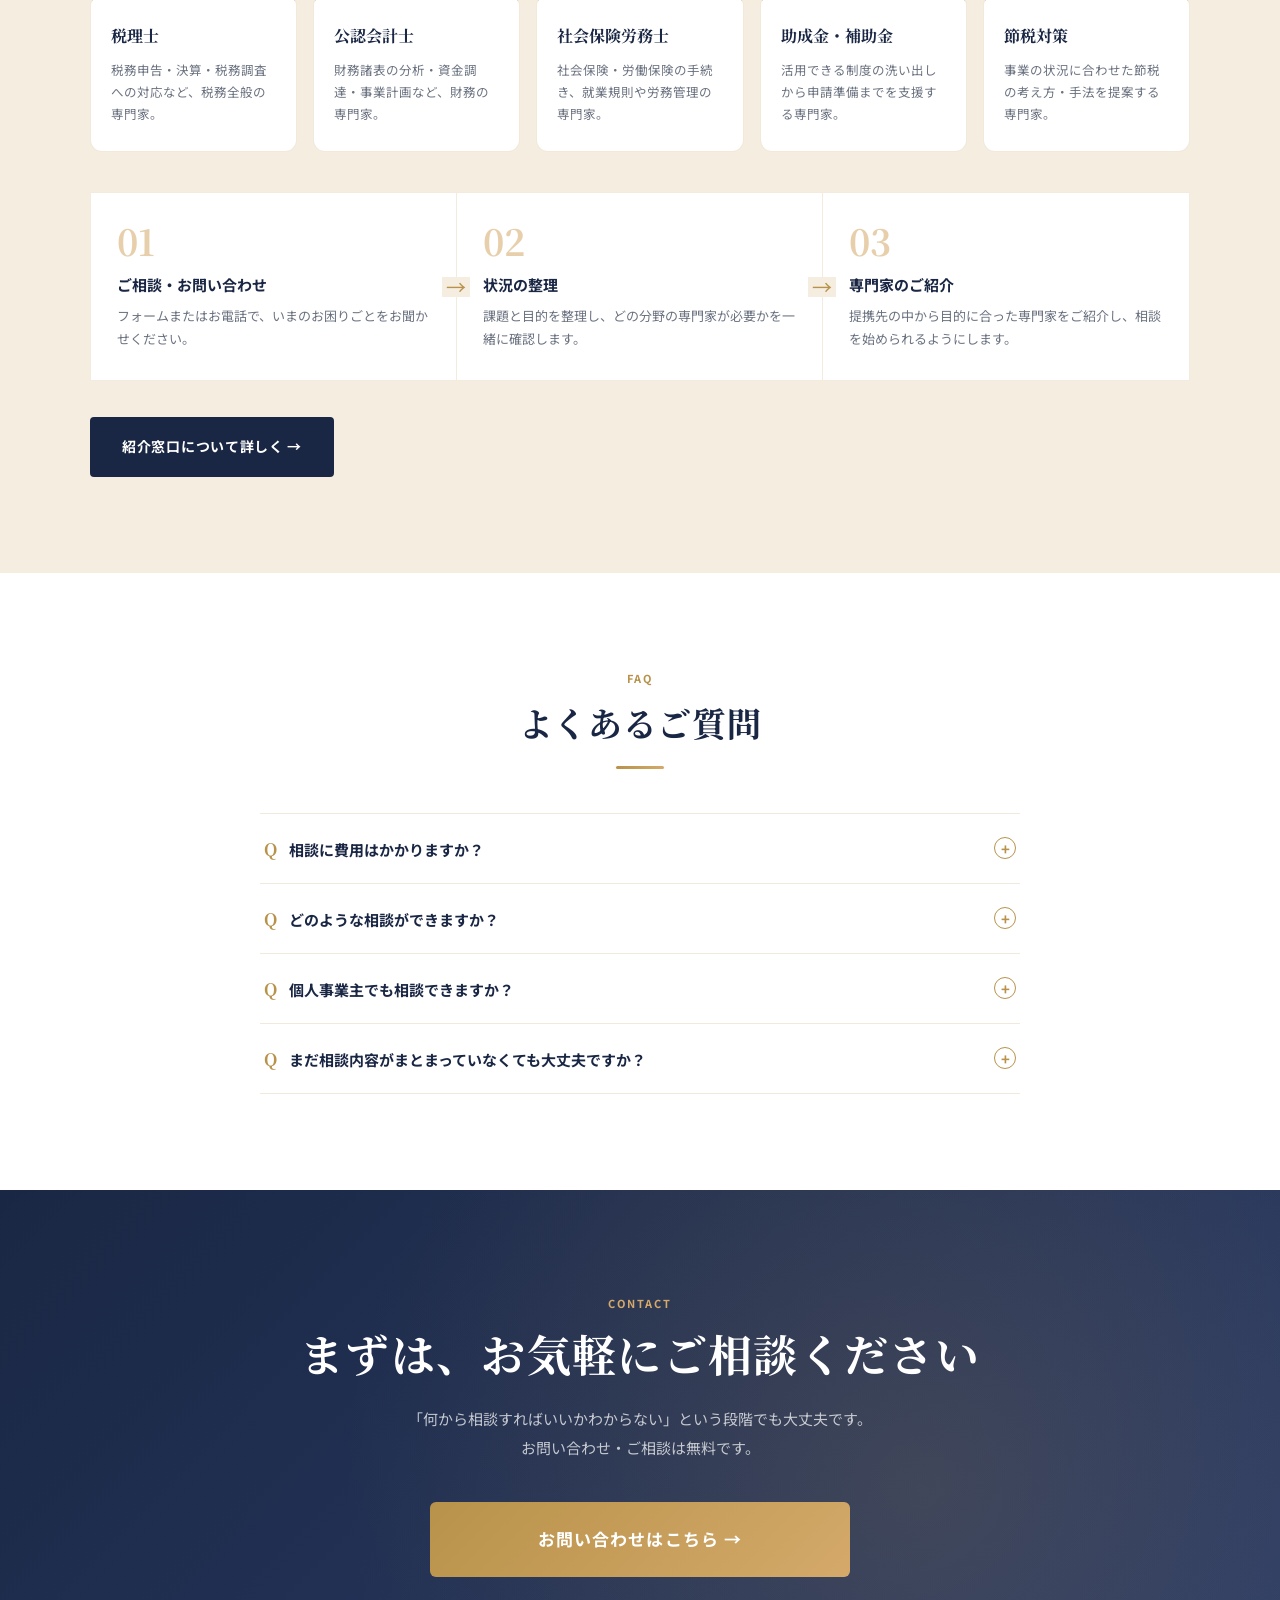
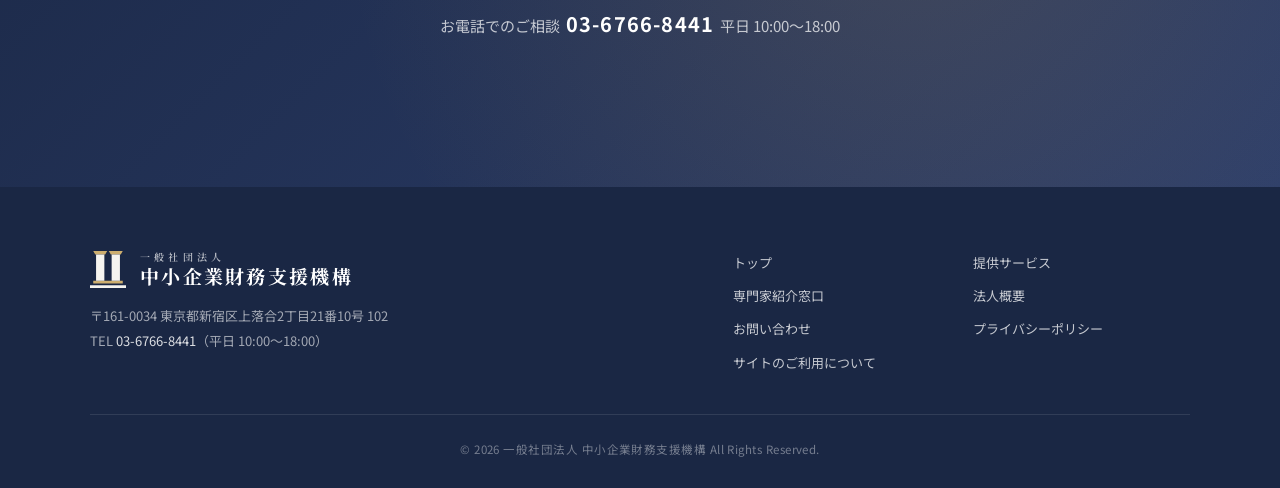
==== commit 126fc0f7: "サイトを全面リニューアルし、プライバシーポリシー等を追加 - えんむすびLPのデザインで全ページを再構成（共通CSS/JSをassets/に集約） - 名刺と同じロゴ（2本柱）をSVGで再現し、ヘッダ" ====
--- a/index.html
+++ b/index.html
@@ -4,438 +4,189 @@
 <meta charset="UTF-8">
 <meta name="viewport" content="width=device-width, initial-scale=1.0">
 <title>一般社団法人 中小企業財務支援機構</title>
+<meta name="description" content="中小企業・個人事業主の経営の土台づくりを支援する一般社団法人。税務・財務・制度の情報提供、財務・コスト相談、法人化支援、税理士・公認会計士・社労士などの専門家紹介を行っています。">
+<meta property="og:type" content="website">
+<meta property="og:title" content="一般社団法人 中小企業財務支援機構">
+<meta property="og:description" content="中小企業・個人事業主の経営の土台づくりを支援する一般社団法人。税務・財務・制度の情報提供、財務・コスト相談、法人化支援、税理士・公認会計士・社労士などの専門家紹介を行っています。">
+<meta property="og:url" content="https://zaimusienkikou-website.vercel.app/">
+<meta property="og:site_name" content="一般社団法人 中小企業財務支援機構">
+<meta name="format-detection" content="telephone=no">
+<link rel="icon" href="favicon.svg" type="image/svg+xml">
+<link rel="canonical" href="https://zaimusienkikou-website.vercel.app/">
 <link rel="preconnect" href="https://fonts.googleapis.com">
-<link href="https://fonts.googleapis.com/css2?family=Noto+Serif+JP:wght@400;600;700&family=Noto+Sans+JP:wght@300;400;500;700&display=swap" rel="stylesheet">
-<style>
-:root{
-  --navy:#1B2B4B;--navy-mid:#263754;
-  --gold:#C49A3C;--gold-light:#D4AE5C;
-  --beige:#F7F4EE;--beige-dark:#F0EBE1;
-  --cream:#FAFAF8;--white:#FFFFFF;
-  --mid:#4A5568;--muted:#718096;
-  --border:rgba(27,43,75,0.1);
-}
-*{margin:0;padding:0;box-sizing:border-box;}
-html{scroll-behavior:smooth;}
-body{font-family:'Noto Sans JP',sans-serif;background:var(--cream);color:var(--navy);line-height:1.7;}
-
-/* NAV */
-nav{
-  position:fixed;top:0;left:0;right:0;z-index:100;
-  background:#FAFAF8;
-  border-bottom:1px solid var(--border);
-  height:56px;padding:0 5%;
-  display:flex;align-items:center;justify-content:space-between;
-}
-.logo{font-family:'Noto Serif JP',serif;font-size:1.05rem;font-weight:600;color:var(--navy);text-decoration:none;letter-spacing:0.06em;}
-.logo em{color:var(--gold);font-style:italic;font-weight:700;}
-.nav-links{display:flex;align-items:center;gap:2rem;list-style:none;}
-.nav-links a{font-size:0.84rem;color:var(--mid);text-decoration:none;font-weight:400;letter-spacing:0.03em;transition:color .2s;}
-.nav-links a:hover{color:var(--navy);}
-.nav-cta{background:var(--navy)!important;color:var(--white)!important;padding:8px 18px;border-radius:4px;font-size:0.82rem!important;font-weight:500!important;}
-.nav-cta:hover{background:var(--navy-mid)!important;}
-
-/* HERO */
-#hero{
-  min-height:100vh;background:var(--beige);
-  padding:140px 6% 100px;
-  display:flex;flex-direction:column;justify-content:center;
-  position:relative;overflow:hidden;
-}
-.hero-inner{max-width:760px;position:relative;z-index:1;}
-.hero-eyebrow{
-  display:inline-flex;align-items:center;gap:10px;
-  font-size:0.76rem;letter-spacing:0.14em;
-  color:var(--gold);font-weight:500;text-transform:uppercase;margin-bottom:1.8rem;
-}
-.hero-eyebrow::before{content:'';width:28px;height:1px;background:var(--gold);}
-.hero-title{
-  font-family:'Noto Serif JP',serif;
-  font-size:clamp(2.4rem,4.5vw,3.8rem);
-  font-weight:700;line-height:1.35;color:var(--navy);
-  margin-bottom:1rem;letter-spacing:0.02em;
-}
-.hero-title .line2{
-  display:block;color:var(--gold);
-  font-size:clamp(1.2rem,2vw,1.85rem);
-  font-weight:400;margin-top:0.5rem;letter-spacing:0.06em;
-}
-.hero-sub{
-  font-size:1rem;color:var(--mid);line-height:1.9;
-  max-width:520px;margin-bottom:2.8rem;
-  border-left:3px solid var(--gold);padding-left:1.2rem;
-}
-.hero-actions{display:flex;gap:1rem;flex-wrap:wrap;align-items:center;}
-.btn-primary{
-  background:var(--navy);color:var(--white);
-  padding:15px 32px;border-radius:4px;
-  font-size:0.92rem;font-weight:500;text-decoration:none;
-  letter-spacing:0.05em;transition:background .2s;
-}
-.btn-primary:hover{background:var(--navy-mid);}
-.btn-text-link{
-  font-size:0.88rem;color:var(--mid);text-decoration:none;
-  display:inline-flex;align-items:center;gap:6px;transition:color .2s;
-}
-.btn-text-link:hover{color:var(--navy);}
-.btn-text-link::after{content:'→';}
-
-/* SECTION BASE */
-section{padding:96px 6%;}
-.section-tag{font-size:0.72rem;letter-spacing:0.16em;color:var(--gold);font-weight:500;text-transform:uppercase;margin-bottom:12px;}
-.section-title{font-family:'Noto Serif JP',serif;font-size:clamp(1.7rem,2.6vw,2.4rem);font-weight:700;color:var(--navy);line-height:1.45;margin-bottom:1.2rem;}
-.section-lead{font-size:0.93rem;color:var(--mid);line-height:1.9;max-width:540px;}
-.section-head{margin-bottom:3.5rem;}
-
-/* MISSION */
-#mission{
-  background:var(--navy);padding:96px 6%;
-  display:grid;grid-template-columns:1fr 1fr;gap:6rem;align-items:center;
-}
-#mission .section-tag{color:var(--gold);}
-#mission .section-title{color:var(--white);}
-#mission .section-lead{color:rgba(255,255,255,0.6);}
-.mission-pillars{display:flex;flex-direction:column;gap:1rem;}
-.pillar{border-left:2px solid var(--gold);padding:1.2rem 1.5rem;background:rgba(255,255,255,0.05);border-radius:0 6px 6px 0;}
-.pillar-num{font-size:0.72rem;letter-spacing:0.12em;color:var(--gold);font-weight:500;margin-bottom:6px;}
-.pillar-title{font-size:1rem;font-weight:500;color:var(--white);margin-bottom:4px;}
-.pillar-desc{font-size:0.83rem;color:rgba(255,255,255,0.5);line-height:1.7;}
-
-/* SERVICES */
-#services{background:var(--navy);}
-.services-grid{display:grid;grid-template-columns:repeat(3,1fr);gap:1.5rem;}
-.service-card{
-  border:1px solid rgba(255,255,255,0.1);border-radius:10px;
-  padding:2.2rem 1.8rem;
-  transition:box-shadow .2s,transform .2s;
-  display:flex;flex-direction:column;gap:0.8rem;
-  background:rgba(255,255,255,0.05);
-}
-.service-card:hover{box-shadow:0 8px 28px rgba(0,0,0,0.2);transform:translateY(-3px);}
-.service-num{font-family:'Noto Serif JP',serif;font-size:2.2rem;font-weight:700;color:rgba(255,255,255,0.12);line-height:1;}
-.service-category{font-size:0.72rem;letter-spacing:0.12em;color:var(--gold);font-weight:500;text-transform:uppercase;}
-.service-card h3{font-size:1.05rem;font-weight:700;color:var(--white);line-height:1.4;}
-.service-card p{font-size:0.84rem;color:rgba(255,255,255,0.55);line-height:1.8;flex:1;}
-.service-tags{display:flex;flex-wrap:wrap;gap:6px;margin-top:auto;padding-top:1rem;}
-.tag{background:rgba(255,255,255,0.08);color:rgba(255,255,255,0.6);font-size:0.75rem;padding:4px 10px;border-radius:20px;}
-.service-link{
-  display:inline-flex;align-items:center;gap:5px;
-  font-size:0.83rem;color:var(--gold);font-weight:500;
-  text-decoration:none;margin-top:0.8rem;transition:gap .2s;
-}
-.service-link:hover{gap:9px;}
-.service-link::after{content:'→';}
-#services .section-tag{color:var(--gold);}
-#services .section-title{color:var(--white);}
-#services .section-lead{color:rgba(255,255,255,0.55);}
-
-/* TARGET */
-#target{background:var(--beige);}
-.target-grid{display:grid;grid-template-columns:repeat(3,1fr);gap:1.2rem;}
-.target-card{background:var(--white);border-radius:8px;padding:1.8rem;border-top:3px solid var(--navy);}
-.target-card h3{font-size:0.95rem;font-weight:700;color:var(--navy);margin-bottom:0.6rem;}
-.target-card p{font-size:0.83rem;color:var(--mid);line-height:1.75;}
-.pain-section{
-  margin-top:3rem;background:var(--white);border-radius:12px;padding:2.5rem;
-  display:grid;grid-template-columns:1fr 56px 1fr;align-items:center;
-}
-.pain-col h4{font-size:0.78rem;letter-spacing:0.1em;color:var(--muted);font-weight:500;text-transform:uppercase;margin-bottom:1.2rem;}
-.pain-list{list-style:none;display:flex;flex-direction:column;gap:0.7rem;}
-.pain-list li{font-size:0.87rem;color:var(--mid);padding-left:1rem;position:relative;line-height:1.6;}
-.pain-list li::before{content:'';position:absolute;left:0;top:0.6em;width:5px;height:5px;background:var(--muted);border-radius:50%;}
-.pain-arrow{display:flex;flex-direction:column;align-items:center;justify-content:center;gap:4px;}
-.pain-arrow span{font-size:1.6rem;color:var(--gold);}
-.solution-list{list-style:none;display:flex;flex-direction:column;gap:0.7rem;}
-.solution-list li{font-size:0.87rem;color:var(--navy);font-weight:500;padding-left:1.2rem;position:relative;line-height:1.6;}
-.solution-list li::before{content:'';position:absolute;left:0;top:0.6em;width:5px;height:5px;background:var(--gold);border-radius:50%;}
-
-/* LP BANNER */
-#lp-banner{
-  background:var(--white);padding:72px 6%;
-  display:flex;align-items:center;justify-content:space-between;gap:2rem;flex-wrap:wrap;
-  border-top:1px solid var(--border);
-  border-bottom:1px solid var(--border);
-}
-.lp-banner-text .label{font-size:0.74rem;letter-spacing:0.12em;color:var(--gold);font-weight:500;text-transform:uppercase;margin-bottom:8px;}
-.lp-banner-text h2{font-family:'Noto Serif JP',serif;font-size:clamp(1.4rem,2.2vw,2rem);font-weight:700;color:var(--navy);line-height:1.45;}
-.lp-banner-text p{color:var(--mid);font-size:0.88rem;margin-top:0.6rem;}
-.btn-white{background:var(--navy);color:var(--white);padding:16px 36px;border-radius:4px;font-size:0.92rem;font-weight:700;text-decoration:none;letter-spacing:0.05em;white-space:nowrap;transition:opacity .2s;}
-.btn-white:hover{opacity:0.85;}
-
-/* ABOUT */
-#about{background:var(--white);display:grid;grid-template-columns:1fr 1fr;gap:6rem;align-items:start;}
-.about-vision{background:var(--navy);border-radius:10px;padding:2.5rem;color:var(--white);}
-.vision-label{font-size:0.72rem;letter-spacing:0.14em;color:var(--gold);font-weight:500;text-transform:uppercase;margin-bottom:1rem;}
-.vision-text{font-family:'Noto Serif JP',serif;font-size:1.15rem;font-weight:600;line-height:1.7;color:var(--white);margin-bottom:1.5rem;}
-.vision-sub{font-size:0.83rem;color:rgba(255,255,255,0.5);line-height:1.85;}
-.about-info{display:flex;flex-direction:column;gap:0;}
-.info-row{padding:1.2rem 0;border-bottom:1px solid var(--border);display:grid;grid-template-columns:100px 1fr;gap:1.5rem;}
-.info-row:last-child{border-bottom:none;}
-.info-label{font-size:0.78rem;color:var(--muted);letter-spacing:0.04em;padding-top:2px;}
-.info-val{font-size:0.9rem;color:var(--navy);line-height:1.75;}
-
-/* CONTACT */
-#contact{background:var(--navy);text-align:center;padding:96px 6%;}
-#contact .section-tag{color:rgba(196,154,60,0.7);}
-#contact .section-title{color:var(--white);}
-#contact .section-lead{color:rgba(255,255,255,0.5);margin:0 auto 2.8rem;}
-.contact-options{
-  display:grid;
-  grid-template-columns:repeat(2,1fr);
-  gap:1rem;
-  max-width:640px;
-  margin:0 auto;
-}
-.contact-card{
-  background:rgba(255,255,255,0.06);border:1px solid rgba(255,255,255,0.1);
-  border-radius:8px;padding:2rem;
-  text-decoration:none;transition:background .2s,border-color .2s;
-  display:flex;flex-direction:column;align-items:center;text-align:center;gap:0.6rem;
-}
-.contact-card:hover{background:rgba(255,255,255,0.11);border-color:rgba(255,255,255,0.22);}
-.contact-card-icon{font-size:1.5rem;}
-.contact-card-title{font-size:0.92rem;font-weight:500;color:var(--white);}
-.contact-card-sub{font-size:0.78rem;color:rgba(255,255,255,0.4);}
-
-/* FOOTER */
-footer{background:#0E1824;padding:56px 6% 32px;}
-.footer-top{display:grid;grid-template-columns:2fr 1fr 1fr 1fr;gap:4rem;margin-bottom:3rem;}
-.footer-logo{font-family:'Noto Serif JP',serif;font-size:1.2rem;font-weight:700;color:var(--white);text-decoration:none;display:inline-block;margin-bottom:1rem;letter-spacing:0.04em;}
-.footer-logo em{color:var(--gold);font-style:normal;}
-.footer-brand-desc{font-size:0.8rem;color:rgba(255,255,255,0.3);line-height:1.85;}
-.footer-col h4{font-size:0.8rem;font-weight:500;color:rgba(255,255,255,0.55);letter-spacing:0.08em;margin-bottom:1.2rem;}
-.footer-col ul{list-style:none;}
-.footer-col ul li{margin-bottom:0.55rem;}
-.footer-col ul a{font-size:0.8rem;color:rgba(255,255,255,0.32);text-decoration:none;transition:color .2s;}
-.footer-col ul a:hover{color:rgba(255,255,255,0.72);}
-.footer-bottom{border-top:1px solid rgba(255,255,255,0.06);padding-top:1.5rem;display:flex;justify-content:space-between;align-items:center;font-size:0.76rem;color:rgba(255,255,255,0.22);}
-
-/* RESPONSIVE */
-@media(max-width:900px){
-  .nav-links{display:none;}
-  #mission{grid-template-columns:1fr;}
-  .services-grid{grid-template-columns:1fr;}
-  .target-grid{grid-template-columns:1fr;}
-  .pain-section{grid-template-columns:1fr;gap:1.5rem;}
-  #about{grid-template-columns:1fr;}
-  .footer-top{grid-template-columns:1fr 1fr;}
-  #lp-banner{flex-direction:column;text-align:center;}
-}
-
-@media(max-width:640px){
-  /* NAV */
-  nav{padding:0 4%;height:52px;}
-  .logo{font-size:0.78rem;letter-spacing:0.03em;}
-
-  /* HERO */
-  #hero{padding:100px 5% 64px;}
-  .hero-title{font-size:clamp(1.8rem,7vw,2.8rem);white-space:normal!important;}
-  .hero-title .line2{font-size:clamp(1rem,4vw,1.4rem);}
-  .hero-sub{font-size:0.88rem;}
-  .hero-bg-text{display:none;}
-
-  /* SECTIONS */
-  section{padding:60px 5%;}
-  .section-title{font-size:clamp(1.4rem,5vw,1.8rem);}
-
-  /* SERVICES */
-  .services-grid{grid-template-columns:1fr;}
-  .service-card{padding:1.6rem 1.4rem;}
-
-  /* TARGET */
-  .target-grid{grid-template-columns:1fr;}
-  .pain-section{grid-template-columns:1fr;padding:1.5rem;}
-  .pain-arrow{transform:rotate(0deg);}
-
-  /* LP BANNER */
-  #lp-banner{padding:48px 5%;flex-direction:column;text-align:center;gap:1.5rem;}
-  .lp-banner-text h2{font-size:1.2rem;}
-
-  /* CONTACT */
-  .contact-options{grid-template-columns:1fr;}
-  #contact{padding:60px 5%;}
-
-  /* ABOUT */
-  #about{grid-template-columns:1fr;padding:60px 5%;}
-  .info-row{grid-template-columns:90px 1fr;gap:1rem;}
-
-  /* SERVICES PAGE */
-  .service-detail{grid-template-columns:1fr!important;direction:ltr!important;}
-  .service-detail.reverse{direction:ltr!important;}
-
-  /* FOOTER */
-  footer{padding:1.2rem 5%;text-align:center;}
-}
-
-.hamburger{display:none;flex-direction:column;gap:5px;cursor:pointer;padding:4px;background:none;border:none;}
-.hamburger span{display:block;width:22px;height:2px;background:var(--navy);border-radius:2px;transition:all .25s;}
-.hamburger.open span:nth-child(1){transform:translateY(7px) rotate(45deg);}
-.hamburger.open span:nth-child(2){opacity:0;}
-.hamburger.open span:nth-child(3){transform:translateY(-7px) rotate(-45deg);}
-.mobile-menu{
-  display:none;position:fixed;top:52px;left:0;right:0;
-  background:#FAFAF8;border-bottom:1px solid var(--border);
-  padding:1rem 5%;z-index:99;
-  flex-direction:column;gap:0;
-}
-.mobile-menu.open{display:flex;}
-.mobile-menu a{
-  font-size:0.92rem;color:var(--mid);text-decoration:none;
-  padding:0.9rem 0;border-bottom:1px solid var(--border);
-  font-weight:400;letter-spacing:0.03em;
-}
-.mobile-menu a:last-child{border-bottom:none;}
-.mobile-menu .nav-cta{
-  margin-top:0.8rem;
-  background:var(--navy)!important;color:var(--white)!important;
-  padding:12px 20px!important;border-radius:4px;
-  text-align:center;font-size:0.88rem!important;
-}
-@media(max-width:640px){
-  .hamburger{display:flex;}
-}
-</style>
+<link rel="preconnect" href="https://fonts.gstatic.com" crossorigin>
+<link href="https://fonts.googleapis.com/css2?family=Noto+Sans+JP:wght@400;500;700&family=Noto+Serif+JP:wght@600;700&display=swap" rel="stylesheet">
+<link rel="stylesheet" href="assets/site.css">
 </head>
 <body>
-
-<!-- NAV -->
-<nav>
-  <a href="index.html" class="logo">一般社団法人 中小企業財務支援機構</a>
+<header class="nav">
+  <a href="index.html" class="nav-logo" aria-label="一般社団法人 中小企業財務支援機構 トップへ">
+    <svg class="logo-mark" viewBox="0 0 178 187" aria-hidden="true"><path class="g" fill="#b69355" d="M16 0h69l-10 17H26zM93 0h69l-10 17h-49zM16 147h146v14H16z"/><path fill="currentColor" d="M30 17h41v130H30zM107 17h41v130h-41zM0 169h178v18H0z"/></svg>
+    <span class="logo-text"><small>一般社団法人</small><b>中小企業財務支援機構</b></span>
+  </a>
   <ul class="nav-links">
     <li><a href="services.html">提供サービス</a></li>
+    <li><a href="services.html#experts">専門家紹介</a></li>
     <li><a href="about.html">法人概要</a></li>
     <li><a href="contact.html" class="nav-cta">お問い合わせ</a></li>
   </ul>
-  <button class="hamburger" id="ham" onclick="toggleMenu()" aria-label="メニュー"><span></span><span></span><span></span></button>
-</nav>
-<div class="mobile-menu" id="mobileMenu">
+  <button class="hamburger" id="ham" aria-label="メニューを開く" aria-expanded="false" aria-controls="mobileMenu"><span></span><span></span><span></span></button>
+</header>
+<nav class="mobile-menu" id="mobileMenu" aria-label="モバイルメニュー">
+  <a href="index.html">トップ</a>
   <a href="services.html">提供サービス</a>
+  <a href="services.html#experts">専門家紹介</a>
   <a href="about.html">法人概要</a>
   <a href="contact.html" class="nav-cta">お問い合わせ</a>
-</div>
-
-<!-- HERO -->
-<section id="hero">
+</nav>
+<main>
+<section class="hero">
   <div class="hero-inner">
-    <div class="hero-eyebrow">中小企業財務支援機構</div>
-    <h1 class="hero-title" style="white-space:nowrap;font-size:clamp(1.6rem,3.5vw,3.8rem);">
-      経営の不安を、仕組みでなくす。
-      <span class="line2">中小企業の経営インフラをつくる</span>
-    </h1>
-    <p class="hero-sub">
-      税務・社会保険・法務・財務。<br>
-      複雑で負担の大きいバックオフィス業務を、<br>
-      一人で抱えていませんか？<br><br>
-      中小企業財務支援機構は、<br>
-      事業に集中できる環境を仕組みで整え、<br>
-      安心して挑戦を続けられる状態を支援します。
-    </p>
-  </div>
-</section>
-
-<!-- SERVICES -->
-<section id="services" style="text-align:center;">
-  <div class="section-tag">SERVICES</div>
-  <h2 class="section-title">3つの支援領域</h2>
-  <p class="section-lead" style="margin:0 auto 2.5rem;">情報・財務・事業構造のすべてにわたり、中小企業の経営の土台を整えます。</p>
-  <a href="services.html" style="
-    display:inline-flex;align-items:center;gap:8px;
-    background:var(--gold);color:var(--white);
-    padding:15px 36px;border-radius:4px;
-    font-size:0.92rem;font-weight:500;
-    text-decoration:none;letter-spacing:0.05em;
-    transition:background .2s;
-  " onmouseover="this.style.background='#b8892f'" onmouseout="this.style.background='var(--gold)'">
-    サービスをみる →
-  </a>
-</section>
-
-<!-- EXPERTS 専門家紹介窓口 -->
-<section id="experts-top" style="background:var(--beige);text-align:center;">
-  <div class="section-tag">EXPERTS</div>
-  <h2 class="section-title">専門家紹介窓口</h2>
-  <p class="section-lead" style="margin:0 auto 1.8rem;">税理士・公認会計士・社会保険労務士・助成金／補助金・節税対策の専門家を、当機構が窓口となってご紹介します。</p>
-  <a href="services.html#experts" style="display:inline-flex;align-items:center;gap:8px;background:var(--navy);color:var(--white);padding:15px 36px;border-radius:4px;font-size:0.92rem;font-weight:500;text-decoration:none;letter-spacing:0.05em;">紹介窓口について →</a>
-</section>
-
-<!-- TARGET -->
-<section id="target">
-  <div class="section-head">
-    <div class="section-tag">FOR WHOM</div>
-    <h2 class="section-title" style="white-space:nowrap;">こんな方のための団体です</h2>
-  </div>
-  <div class="target-grid">
-    <div class="target-card">
-      <h3>個人事業主・フリーランス</h3>
-      <p>税金や経費の負担、法的保護の薄さ、老後への不安を抱えながら事業を続けている方。</p>
+    <div class="hero-left">
+      <div class="badge">一般社団法人 中小企業財務支援機構</div>
+      <h1>経営の不安を、<br><em>仕組み</em>でなくす。</h1>
+      <p class="hero-catch">中小企業の経営インフラをつくる</p>
+      <p class="hero-sub">税務・社会保険・法務・財務。<br>複雑で負担の大きいバックオフィス業務を、一人で抱えていませんか？<br>事業に集中できる環境を仕組みで整え、安心して挑戦を続けられる状態を支援します。</p>
+      <div class="btn-row">
+        <a href="contact.html" class="btn btn-primary">無料で相談する →</a>
+        <a href="services.html" class="btn btn-secondary">サービスを見る</a>
+      </div>
     </div>
-    <div class="target-card">
-      <h3>小規模法人・スタートアップ</h3>
-      <p>少人数のため専任の総務・経理がおらず、制度活用や行政対応を代表者一人でこなしている会社。</p>
-    </div>
-    <div class="target-card">
-      <h3>法人化を検討している方</h3>
-      <p>売上は増えてきたが、いつ・どう法人化すべきか判断できず、税・社保・登記の全体像が見えていない方。</p>
-    </div>
-  </div>
-
-  <div class="pain-section">
-    <div class="pain-col">
-      <h4>中小企業が抱える課題</h4>
-      <ul class="pain-list">
-        <li>税金・固定費の負担が重い</li>
-        <li>情報が分散していて理解しづらい</li>
-        <li>信頼できる相談先がわからない</li>
-        <li>個人だと交渉力・発信力が弱い</li>
-        <li>経営リスクを一人で抱えやすい</li>
-      </ul>
-    </div>
-    <div class="pain-arrow"><span>↓</span></div>
-    <div class="pain-col">
-      <h4>中小企業財務支援機構が提供するもの</h4>
-      <ul class="solution-list">
-        <li>税・コスト負担の見直し支援</li>
-        <li>体系的な情報提供・ナレッジ集約</li>
-        <li>専門家紹介窓口（税理士・公認会計士・社労士ほか）</li>
-        <li>団体という集合力による交渉力</li>
-        <li>継続的なサポート体制</li>
-      </ul>
+    <div class="hero-card">
+      <div class="card-label">SUPPORT AREAS</div>
+      <div class="card-title">3つの支援領域</div>
+      <a class="area-row" href="services.html#information"><span class="area-num">01</span><div><h3>情報提供</h3><p>税金・法律・制度・経営知識を体系的にお届け</p></div></a>
+      <a class="area-row" href="services.html#finance"><span class="area-num">02</span><div><h3>財務・コスト相談</h3><p>税金対策・財務の可視化・固定費の見直し</p></div></a>
+      <a class="area-row" href="services.html#growth"><span class="area-num">03</span><div><h3>法人化支援・専門家紹介</h3><p>法人化の判断から、目的に合った専門家へ</p></div></a>
+      <a href="services.html" class="btn btn-gold">サービス内容を詳しく見る →</a>
     </div>
   </div>
 </section>
 
-
-<!-- CONTACT -->
-<section id="contact">
-  <div class="section-tag">CONTACT</div>
-  <h2 class="section-title" style="white-space:nowrap;">まずはお気軽にご相談ください</h2>
-  <p class="section-lead">お問い合わせフォームよりお気軽にどうぞ。</p>
-  <a href="contact.html" style="
-    display:inline-block;margin-top:1.5rem;
-    background:var(--gold);color:var(--white);
-    padding:15px 40px;border-radius:4px;
-    font-size:0.92rem;font-weight:500;
-    text-decoration:none;letter-spacing:0.05em;
-    transition:background .2s;
-  " onmouseover="this.style.background='#b8892f'" onmouseout="this.style.background='var(--gold)'">
-    お問い合わせはこちら →
-  </a>
+<section class="navy">
+  <div class="container">
+    <div class="section-label">Problem</div>
+    <h2 class="section-title">こんなお悩みはありませんか？</h2>
+    <div class="gold-divider"></div>
+    <p class="section-sub">中小企業・個人事業主の多くが、本業以外の負担を一人で抱えています。</p>
+    <div class="problem-grid reveal">
+      <div class="problem-card"><div class="num">01</div><h3>税金・固定費の負担が重い</h3><p>売上が伸びても手元に残らない。どこを見直せばいいのかがわからない。</p></div>
+      <div class="problem-card"><div class="num">02</div><h3>情報が多すぎて判断できない</h3><p>制度や法律の情報が分散していて、自分に関係あるものが見つけにくい。</p></div>
+      <div class="problem-card"><div class="num">03</div><h3>信頼できる相談先がない</h3><p>誰に何を相談すればいいのか、専門家をどう選べばいいのかがわからない。</p></div>
+      <div class="problem-card"><div class="num">04</div><h3>経営の判断を一人で抱えている</h3><p>法人化や資金繰りなど、大事な判断を相談できる相手がいない。</p></div>
+    </div>
+    <div class="answer reveal">
+      <p>中小企業財務支援機構は、<em>情報・財務・専門家ネットワーク</em>で<br>その負担を仕組みで軽くします。</p>
+      <a href="services.html" class="btn btn-gold">支援内容を見る →</a>
+    </div>
+  </div>
 </section>
 
+<section class="bg-off">
+  <div class="container">
+    <div class="section-label">Services</div>
+    <h2 class="section-title">3つの支援領域</h2>
+    <div class="gold-divider"></div>
+    <p class="section-sub">情報・財務・事業構造のすべてにわたり、中小企業の経営の土台を整えます。</p>
+    <div class="card-grid cols-3 reveal">
+      <a class="card" href="services.html#information"><div class="card-num">01 ─ INFORMATION</div><h3>中小企業に必要な知識を、まとめて発信</h3><p>税金・法律・社会制度・経営知識など、事業の継続に必要な情報を体系的に整理してお届けします。</p><span class="more">詳しく見る →</span></a>
+      <a class="card" href="services.html#finance"><div class="card-num">02 ─ FINANCE</div><h3>財務・コストの負担を軽くする</h3><p>税金対策・財務状況の可視化・固定費の見直しなど、お金まわりの課題に具体的な相談窓口を提供します。</p><span class="more">詳しく見る →</span></a>
+      <a class="card" href="services.html#growth"><div class="card-num">03 ─ GROWTH</div><h3>事業成長フェーズの構造支援</h3><p>法人化のタイミングや形態の判断から、税理士・公認会計士・社労士などの専門家紹介までつなぎます。</p><span class="more">詳しく見る →</span></a>
+    </div>
+  </div>
+</section>
 
-<footer style="background:#0E1824;padding:2rem 6%;text-align:center;">
-  <p style="font-size:0.88rem;color:rgba(255,255,255,0.6);margin-bottom:0.4rem;">一般社団法人 中小企業財務支援機構</p>
-  <p style="font-size:0.76rem;color:rgba(255,255,255,0.25);">© 2026 一般社団法人 中小企業財務支援機構 All Rights Reserved.</p>
+<section>
+  <div class="container">
+    <div class="section-label">For Whom</div>
+    <h2 class="section-title">こんな方のための団体です</h2>
+    <div class="gold-divider"></div>
+    <div class="card-grid cols-3 reveal">
+      <div class="card hover"><div class="card-num">CASE 01</div><h3>個人事業主・フリーランス</h3><p>税金や経費の負担、法的保護の薄さ、将来への不安を抱えながら事業を続けている方。</p></div>
+      <div class="card hover"><div class="card-num">CASE 02</div><h3>小規模法人・スタートアップ</h3><p>専任の総務・経理がおらず、制度の活用や行政対応を代表者一人でこなしている会社。</p></div>
+      <div class="card hover"><div class="card-num">CASE 03</div><h3>法人化を検討している方</h3><p>売上は伸びてきたものの、いつ・どう法人化すべきか、税・社会保険・登記の全体像が見えていない方。</p></div>
+    </div>
+  </div>
+</section>
+
+<section class="bg-pale" id="experts">
+  <div class="container">
+    <div class="section-label">Experts</div>
+    <h2 class="section-title">専門家紹介窓口</h2>
+    <div class="gold-divider"></div>
+    <p class="section-sub">「誰に相談すればいいかわからない」をなくすために。税務・財務・労務・制度活用の専門家を、当機構が窓口となってご紹介します。</p>
+    <div class="expert-grid reveal">
+    <div class="expert"><h3>税理士</h3><p>税務申告・決算・税務調査への対応など、税務全般の専門家。</p></div>
+    <div class="expert"><h3>公認会計士</h3><p>財務諸表の分析・資金調達・事業計画など、財務の専門家。</p></div>
+    <div class="expert"><h3>社会保険労務士</h3><p>社会保険・労働保険の手続き、就業規則や労務管理の専門家。</p></div>
+    <div class="expert"><h3>助成金・補助金</h3><p>活用できる制度の洗い出しから申請準備までを支援する専門家。</p></div>
+    <div class="expert"><h3>節税対策</h3><p>事業の状況に合わせた節税の考え方・手法を提案する専門家。</p></div>
+    </div>
+  <div class="steps reveal">
+    <div class="step"><div class="step-num">01</div><h3>ご相談・お問い合わせ</h3><p>フォームまたはお電話で、いまのお困りごとをお聞かせください。</p></div>
+    <div class="step"><div class="step-num">02</div><h3>状況の整理</h3><p>課題と目的を整理し、どの分野の専門家が必要かを一緒に確認します。</p></div>
+    <div class="step"><div class="step-num">03</div><h3>専門家のご紹介</h3><p>提携先の中から目的に合った専門家をご紹介し、相談を始められるようにします。</p></div>
+  </div>
+    <div class="btn-row" style="margin-top:36px"><a href="services.html#experts" class="btn btn-primary">紹介窓口について詳しく →</a></div>
+  </div>
+</section>
+
+<section>
+  <div class="container">
+    <div class="center">
+      <div class="section-label">FAQ</div>
+      <h2 class="section-title">よくあるご質問</h2>
+      <div class="gold-divider"></div>
+    </div>
+    <div class="faq-list">
+    <div class="faq-item">
+      <button class="faq-q" aria-expanded="false"><span><span class="q">Q</span>相談に費用はかかりますか？</span><span class="faq-icon">+</span></button>
+      <div class="faq-a"><p>お問い合わせ・ご相談は無料です。専門家へ正式にご依頼いただく場合の費用は、ご依頼前に各専門家からご案内します。</p></div>
+    </div>
+    <div class="faq-item">
+      <button class="faq-q" aria-expanded="false"><span><span class="q">Q</span>どのような相談ができますか？</span><span class="faq-icon">+</span></button>
+      <div class="faq-a"><p>税金・財務・コストの見直し、法人化のタイミングや形態、制度の活用など、事業のお金と仕組みにかかわるご相談を幅広くお受けしています。内容に応じて、適した専門家もご紹介します。</p></div>
+    </div>
+    <div class="faq-item">
+      <button class="faq-q" aria-expanded="false"><span><span class="q">Q</span>個人事業主でも相談できますか？</span><span class="faq-icon">+</span></button>
+      <div class="faq-a"><p>はい。個人事業主・フリーランスの方から小規模法人の経営者の方まで、規模を問わずご相談いただけます。</p></div>
+    </div>
+    <div class="faq-item">
+      <button class="faq-q" aria-expanded="false"><span><span class="q">Q</span>まだ相談内容がまとまっていなくても大丈夫ですか？</span><span class="faq-icon">+</span></button>
+      <div class="faq-a"><p>大丈夫です。「何から手をつければいいかわからない」という段階から、状況の整理をお手伝いします。</p></div>
+    </div>
+    </div>
+  </div>
+</section>
+
+<section class="cta">
+  <div class="container">
+    <div class="section-label">Contact</div>
+    <h2>まずは、お気軽にご相談ください</h2>
+    <p>「何から相談すればいいかわからない」という段階でも大丈夫です。<br>お問い合わせ・ご相談は無料です。</p>
+    <a href="contact.html" class="cta-btn">お問い合わせはこちら →</a>
+    <p class="cta-tel">お電話でのご相談<a href="tel:03-6766-8441">03-6766-8441</a>平日 10:00〜18:00</p>
+  </div>
+</section>
+</main>
+<footer class="footer">
+  <div class="footer-inner">
+    <div class="footer-brand">
+      <div class="footer-logo"><svg class="logo-mark" viewBox="0 0 178 187" aria-hidden="true"><path class="g" fill="#b69355" d="M16 0h69l-10 17H26zM93 0h69l-10 17h-49zM16 147h146v14H16z"/><path fill="currentColor" d="M30 17h41v130H30zM107 17h41v130h-41zM0 169h178v18H0z"/></svg><span class="logo-text"><small>一般社団法人</small><b>中小企業財務支援機構</b></span></div>
+      <p>〒161-0034 東京都新宿区上落合2丁目21番10号 102<br>TEL <a href="tel:03-6766-8441">03-6766-8441</a>（平日 10:00〜18:00）</p>
+    </div>
+    <ul class="footer-links">
+      <li><a href="index.html">トップ</a></li>
+      <li><a href="services.html">提供サービス</a></li>
+      <li><a href="services.html#experts">専門家紹介窓口</a></li>
+      <li><a href="about.html">法人概要</a></li>
+      <li><a href="contact.html">お問い合わせ</a></li>
+      <li><a href="privacy.html">プライバシーポリシー</a></li>
+      <li><a href="policy.html">サイトのご利用について</a></li>
+    </ul>
+  </div>
+  <p class="copyright">© <span id="year">2026</span> 一般社団法人 中小企業財務支援機構 All Rights Reserved.</p>
 </footer>
-
-
-<script>
-function toggleMenu(){
-  var ham = document.getElementById("ham");
-  var menu = document.getElementById("mobileMenu");
-  ham.classList.toggle("open");
-  menu.classList.toggle("open");
-}
-</script>
+<script src="assets/site.js"></script>
 </body>
 </html>
--- a/assets/site.css
+++ b/assets/site.css
@@ -0,0 +1,294 @@
+/* 一般社団法人 中小企業財務支援機構 共通スタイル */
+:root{
+  --gold:#b8924a;--gold-light:#d4a96a;--gold-pale:#f5ede0;
+  --navy:#1a2744;--navy-mid:#2c3e6b;
+  --white:#fff;--off-white:#fafaf8;
+  --gray:#6b7280;--gray-light:#f3f4f6;--text:#1f2937;
+  --line:rgba(184,146,74,.2);
+}
+*{box-sizing:border-box;margin:0;padding:0}
+html{scroll-behavior:smooth;scroll-padding-top:80px}
+body{font-family:'Noto Sans JP',sans-serif;color:var(--text);background:var(--white);line-height:1.8;-webkit-font-smoothing:antialiased}
+img{max-width:100%;display:block}
+a{color:inherit}
+.serif{font-family:'Noto Serif JP',serif}
+
+/* NAV */
+.nav{position:fixed;top:0;left:0;right:0;z-index:100;height:68px;padding:0 clamp(20px,5vw,72px);
+  display:flex;justify-content:space-between;align-items:center;
+  background:rgba(255,255,255,.95);backdrop-filter:blur(8px);-webkit-backdrop-filter:blur(8px);
+  border-bottom:1px solid rgba(184,146,74,.15)}
+.nav-logo{text-decoration:none;color:var(--navy);display:flex;align-items:center;gap:12px}
+.logo-mark{width:30px;height:auto;color:var(--navy);flex-shrink:0}
+.logo-text{display:flex;flex-direction:column;line-height:1.25}
+.logo-text small{font-family:'Noto Serif JP',serif;font-size:10px;letter-spacing:.42em;color:var(--navy);font-weight:600}
+.logo-text b{font-family:'Noto Serif JP',serif;font-size:17px;font-weight:700;letter-spacing:.12em;color:var(--navy)}
+.nav-links{display:flex;gap:30px;align-items:center;list-style:none}
+.nav-links a{font-size:14px;color:var(--gray);text-decoration:none;letter-spacing:.05em;transition:color .2s}
+.nav-links a:hover,.nav-links a.active{color:var(--navy)}
+.nav-links a.active{font-weight:700}
+.nav-cta{background:var(--navy);color:#fff!important;padding:10px 22px;border-radius:4px;font-weight:700;transition:background .2s}
+.nav-cta:hover{background:var(--gold)}
+.hamburger{display:none;background:none;border:none;cursor:pointer;padding:6px;flex-direction:column;gap:5px}
+.hamburger span{display:block;width:22px;height:2px;background:var(--navy);border-radius:2px;transition:transform .25s,opacity .25s}
+.hamburger.open span:nth-child(1){transform:translateY(7px) rotate(45deg)}
+.hamburger.open span:nth-child(2){opacity:0}
+.hamburger.open span:nth-child(3){transform:translateY(-7px) rotate(-45deg)}
+.mobile-menu{display:none;position:fixed;top:60px;left:0;right:0;z-index:99;background:#fff;border-bottom:1px solid var(--line);
+  padding:8px 20px 20px;flex-direction:column;box-shadow:0 12px 24px rgba(26,39,68,.08)}
+.mobile-menu.open{display:flex}
+.mobile-menu a{padding:14px 0;border-bottom:1px solid var(--gray-light);text-decoration:none;color:var(--navy);font-size:15px}
+.mobile-menu a.nav-cta{margin-top:14px;text-align:center;border:none;border-radius:4px}
+
+/* LAYOUT */
+section{padding:96px 24px}
+.container{max-width:1100px;margin:0 auto}
+.narrow{max-width:800px;margin:0 auto}
+.center{text-align:center}
+.bg-off{background:var(--off-white)}
+.bg-pale{background:var(--gold-pale)}
+.section-label{font-size:11px;color:var(--gold);font-weight:700;letter-spacing:.18em;text-transform:uppercase;margin-bottom:10px}
+.section-title{font-family:'Noto Serif JP',serif;font-size:clamp(23px,3vw,34px);font-weight:700;color:var(--navy);line-height:1.45;letter-spacing:.02em}
+.gold-divider{width:48px;height:3px;background:linear-gradient(90deg,var(--gold),var(--gold-light));border-radius:2px;margin:18px 0 26px}
+.center .gold-divider{margin-left:auto;margin-right:auto}
+.section-sub{font-size:15px;color:var(--gray);max-width:640px;line-height:1.95}
+.center .section-sub{margin:0 auto}
+
+/* BUTTONS */
+.btn{display:inline-flex;align-items:center;justify-content:center;gap:8px;padding:15px 30px;border-radius:4px;font-size:14px;font-weight:700;
+  letter-spacing:.05em;text-decoration:none;transition:all .2s;border:2px solid transparent;cursor:pointer;font-family:inherit}
+.btn-primary{background:var(--navy);border-color:var(--navy);color:#fff}
+.btn-primary:hover{background:var(--gold);border-color:var(--gold)}
+.btn-secondary{background:transparent;border-color:var(--navy);color:var(--navy)}
+.btn-secondary:hover{background:var(--navy);color:#fff}
+.btn-gold{background:linear-gradient(135deg,var(--gold),var(--gold-light));color:#fff;border:none;padding:17px 34px}
+.btn-gold:hover{opacity:.88}
+.btn-row{display:flex;gap:14px;flex-wrap:wrap}
+.text-link{color:var(--gold);font-weight:700;font-size:14px;text-decoration:none;letter-spacing:.04em}
+.text-link:hover{text-decoration:underline}
+
+/* HERO (top) */
+.hero{min-height:100vh;background:var(--off-white);display:flex;align-items:center;padding:120px 24px 72px;position:relative;overflow:hidden}
+.hero::before{content:'';position:absolute;top:0;right:0;width:50%;height:100%;
+  background:linear-gradient(135deg,var(--gold-pale) 0%,rgba(245,237,224,.3) 100%);clip-path:polygon(15% 0,100% 0,100% 100%,0 100%)}
+.hero-inner{max-width:1100px;margin:0 auto;width:100%;display:grid;grid-template-columns:1.1fr .9fr;gap:64px;align-items:center;position:relative;z-index:1}
+.badge{display:inline-flex;align-items:center;gap:8px;background:var(--gold-pale);border:1px solid var(--gold-light);padding:6px 16px;border-radius:100px;
+  font-size:11px;color:var(--gold);font-weight:700;letter-spacing:.1em;margin-bottom:26px}
+.badge::before{content:'●';font-size:8px}
+.hero h1{font-family:'Noto Serif JP',serif;font-size:clamp(30px,4.2vw,50px);font-weight:700;line-height:1.4;color:var(--navy);margin-bottom:14px;letter-spacing:.02em}
+.hero h1 em{font-style:normal;color:var(--gold);border-bottom:2px solid var(--gold-light)}
+.hero-catch{font-family:'Noto Serif JP',serif;font-size:clamp(16px,1.6vw,19px);color:var(--gold);font-weight:600;margin-bottom:24px;letter-spacing:.06em}
+.hero-sub{font-size:15px;color:var(--gray);margin-bottom:38px;line-height:2}
+.hero-card{background:#fff;border-radius:16px;padding:34px;box-shadow:0 20px 60px rgba(26,39,68,.12);border:1px solid var(--line)}
+.card-label{font-size:11px;color:var(--gold);font-weight:700;letter-spacing:.14em;margin-bottom:6px}
+.card-title{font-family:'Noto Serif JP',serif;font-size:17px;color:var(--navy);font-weight:700;margin-bottom:14px}
+.area-row{display:flex;gap:16px;align-items:flex-start;padding:15px 0;border-bottom:1px solid var(--gray-light);text-decoration:none}
+.area-row:last-of-type{border-bottom:none}
+.area-num{font-family:'Noto Serif JP',serif;font-size:22px;font-weight:700;color:var(--gold-light);line-height:1.2;min-width:30px}
+.area-row h3{font-size:15px;color:var(--navy);font-weight:700;line-height:1.5}
+.area-row p{font-size:12.5px;color:var(--gray);line-height:1.7}
+.hero-card .btn{width:100%;margin-top:18px;border-radius:8px;padding:13px}
+@keyframes fadeUp{from{opacity:0;transform:translateY(24px)}to{opacity:1;transform:none}}
+.hero-left>*{animation:fadeUp .7s ease both}
+.hero-left>*:nth-child(2){animation-delay:.1s}.hero-left>*:nth-child(3){animation-delay:.2s}
+.hero-left>*:nth-child(4){animation-delay:.3s}.hero-left>*:nth-child(5){animation-delay:.4s}
+.hero-card{animation:fadeUp .7s .5s ease both}
+
+/* PAGE HERO (sub pages) */
+.page-hero{background:var(--off-white);padding:148px 24px 72px;position:relative;overflow:hidden;border-bottom:1px solid var(--line)}
+.page-hero::before{content:'';position:absolute;top:0;right:0;width:42%;height:100%;
+  background:linear-gradient(135deg,var(--gold-pale) 0%,rgba(245,237,224,.3) 100%);clip-path:polygon(22% 0,100% 0,100% 100%,0 100%)}
+.page-hero .container{position:relative;z-index:1}
+.page-hero h1{font-family:'Noto Serif JP',serif;font-size:clamp(28px,4vw,42px);font-weight:700;color:var(--navy);line-height:1.4;letter-spacing:.03em}
+.page-hero p{font-size:15px;color:var(--gray);max-width:600px;line-height:1.95}
+.breadcrumb{font-size:12px;color:var(--gray);margin-bottom:22px;letter-spacing:.05em}
+.breadcrumb a{color:var(--gray);text-decoration:none}
+.breadcrumb a:hover{color:var(--gold)}
+
+/* NAVY SECTION (problem) */
+.navy{background:var(--navy)}
+.navy .section-label{color:var(--gold-light)}
+.navy .section-title{color:#fff}
+.navy .section-sub{color:rgba(255,255,255,.7)}
+.problem-grid{display:grid;grid-template-columns:repeat(4,1fr);gap:20px;margin-top:48px}
+.problem-card{background:rgba(255,255,255,.06);border:1px solid rgba(255,255,255,.1);border-radius:12px;padding:28px 24px}
+.problem-card .num{font-family:'Noto Serif JP',serif;color:var(--gold-light);font-size:13px;font-weight:700;letter-spacing:.1em;margin-bottom:12px}
+.problem-card h3{font-size:15.5px;color:#fff;font-weight:700;margin-bottom:8px;line-height:1.55}
+.problem-card p{font-size:13px;color:rgba(255,255,255,.62);line-height:1.8}
+.answer{margin-top:48px;padding-top:40px;border-top:1px solid rgba(255,255,255,.12);display:flex;gap:28px;align-items:center;flex-wrap:wrap;justify-content:space-between}
+.answer p{font-family:'Noto Serif JP',serif;color:#fff;font-size:clamp(17px,2vw,21px);font-weight:600;line-height:1.7}
+.answer p em{font-style:normal;color:var(--gold-light)}
+
+/* CARDS */
+.card-grid{display:grid;gap:24px;margin-top:48px}
+.cols-3{grid-template-columns:repeat(3,1fr)}
+.cols-2{grid-template-columns:repeat(2,1fr)}
+.card{padding:32px 28px;border-radius:12px;border:1px solid var(--line);background:var(--off-white);transition:transform .2s,box-shadow .2s;text-decoration:none;display:block}
+.bg-off .card{background:#fff}
+a.card:hover,.card.hover:hover{transform:translateY(-4px);box-shadow:0 12px 32px rgba(26,39,68,.1)}
+.card-num{font-size:11px;font-weight:700;color:var(--gold);letter-spacing:.12em;margin-bottom:10px}
+.card h3{font-size:17px;font-weight:700;color:var(--navy);margin-bottom:10px;line-height:1.55}
+.card p{font-size:13.5px;color:var(--gray);line-height:1.85}
+.card .more{display:inline-block;margin-top:16px;color:var(--gold);font-size:13px;font-weight:700}
+
+/* STEPS */
+.steps{display:grid;grid-template-columns:repeat(3,1fr);margin-top:40px}
+.step{padding:30px 26px;background:#fff;border:1px solid rgba(184,146,74,.18);position:relative}
+.step+.step{border-left:none}
+.step:not(:last-child)::after{content:'→';position:absolute;right:-14px;top:50%;transform:translateY(-50%);color:var(--gold);font-size:20px;z-index:2;background:var(--off-white);padding:0 4px;line-height:1}
+.bg-pale .step:not(:last-child)::after{background:var(--gold-pale)}
+.step-num{font-family:'Noto Serif JP',serif;font-size:36px;font-weight:700;color:var(--gold-pale);line-height:1;margin-bottom:12px}
+.bg-pale .step-num{color:var(--gold-light);opacity:.55}
+.step h3{font-size:15px;font-weight:700;color:var(--navy);margin-bottom:6px}
+.step p{font-size:13px;color:var(--gray);line-height:1.8}
+
+/* EXPERTS */
+.expert-grid{display:grid;grid-template-columns:repeat(5,1fr);gap:16px;margin-top:44px}
+.expert{background:#fff;border-radius:12px;padding:26px 20px;border:1px solid var(--line);border-top:3px solid var(--gold)}
+.expert h3{font-family:'Noto Serif JP',serif;font-size:16px;color:var(--navy);font-weight:700;margin-bottom:8px}
+.expert p{font-size:12.5px;color:var(--gray);line-height:1.75}
+.note{font-size:12px;color:var(--gray);line-height:1.9;margin-top:24px}
+
+/* SERVICE DETAIL */
+.service{display:grid;grid-template-columns:1fr 1fr;gap:64px;align-items:start;padding:72px 0;border-bottom:1px solid var(--line)}
+.service:first-child{padding-top:0}
+.service:last-child{border-bottom:none;padding-bottom:0}
+.service.reverse>.service-visual{order:-1}
+.service-num{font-family:'Noto Serif JP',serif;font-size:64px;font-weight:700;color:var(--gold-pale);line-height:1}
+.service-cat{font-size:11px;letter-spacing:.16em;color:var(--gold);font-weight:700;text-transform:uppercase;margin:6px 0 14px}
+.service h2{font-family:'Noto Serif JP',serif;font-size:clamp(22px,2.4vw,28px);font-weight:700;color:var(--navy);line-height:1.5;margin-bottom:18px}
+.service p{font-size:14.5px;color:var(--gray);line-height:1.95;margin-bottom:16px}
+.tags{display:flex;flex-wrap:wrap;gap:8px;margin-top:8px}
+.tag{background:var(--gold-pale);color:var(--gold);font-size:12px;font-weight:700;padding:5px 13px;border-radius:100px;letter-spacing:.04em}
+.service-visual{background:var(--off-white);border:1px solid var(--line);border-radius:16px;padding:28px;display:flex;flex-direction:column;gap:12px}
+.sv-item{background:#fff;border-radius:10px;padding:18px 20px;display:flex;gap:14px;align-items:flex-start;box-shadow:0 2px 10px rgba(26,39,68,.04)}
+.sv-item::before{content:'';width:8px;height:8px;border-radius:50%;background:var(--gold);flex-shrink:0;margin-top:9px}
+.sv-item h3{font-size:14.5px;color:var(--navy);font-weight:700;line-height:1.6}
+.sv-item p{font-size:12.5px;color:var(--gray);line-height:1.7;margin:2px 0 0}
+
+/* FAQ */
+.faq-list{max-width:760px;margin:44px auto 0}
+.faq-item{border-bottom:1px solid var(--line)}
+.faq-item:first-child{border-top:1px solid var(--line)}
+.faq-q{width:100%;background:none;border:none;font-family:inherit;text-align:left;cursor:pointer;padding:22px 4px;display:flex;gap:14px;align-items:center;justify-content:space-between;font-size:15px;font-weight:700;color:var(--navy);transition:color .2s}
+.faq-q:hover{color:var(--gold)}
+.faq-q .q{color:var(--gold);font-family:'Noto Serif JP',serif;font-size:17px;margin-right:12px}
+.faq-icon{flex-shrink:0;width:22px;height:22px;border:1.5px solid var(--gold);border-radius:50%;display:flex;align-items:center;justify-content:center;color:var(--gold);font-size:15px;transition:transform .3s}
+.faq-item.open .faq-icon{transform:rotate(45deg)}
+.faq-a{max-height:0;overflow:hidden;transition:max-height .35s ease;font-size:14px;color:var(--gray);line-height:1.95;padding:0 4px 0 36px}
+.faq-a p{padding-bottom:22px}
+.faq-item.open .faq-a{max-height:320px}
+
+/* CONTACT CTA */
+.cta{background:linear-gradient(135deg,var(--navy) 0%,var(--navy-mid) 100%);text-align:center;position:relative;overflow:hidden;padding:104px 24px}
+.cta::before{content:'';position:absolute;inset:0;background:radial-gradient(circle at 72% 50%,rgba(184,146,74,.18) 0%,transparent 60%)}
+.cta .container{position:relative;z-index:1}
+.cta .section-label{color:var(--gold-light)}
+.cta h2{font-family:'Noto Serif JP',serif;font-size:clamp(26px,3.6vw,44px);font-weight:700;color:#fff;line-height:1.4;margin-bottom:20px;letter-spacing:.03em}
+.cta p{color:rgba(255,255,255,.72);font-size:15px;line-height:1.9;margin-bottom:40px}
+.cta-btn{display:inline-block;background:linear-gradient(135deg,var(--gold),var(--gold-light));color:#fff;padding:22px 60px;border-radius:6px;font-size:17px;font-weight:700;text-decoration:none;letter-spacing:.06em;min-width:420px;max-width:100%;transition:opacity .2s}
+.cta-btn:hover{opacity:.88}
+.cta-tel{margin-top:28px;color:rgba(255,255,255,.7);font-size:14px}
+.cta-tel a{color:#fff;font-weight:700;font-size:20px;text-decoration:none;letter-spacing:.06em;margin:0 6px}
+
+/* TABLE (about) */
+.info-table{width:100%;border-collapse:collapse;margin-top:36px;background:#fff;border-radius:12px;overflow:hidden;border:1px solid var(--line)}
+.info-table th,.info-table td{padding:20px 26px;text-align:left;vertical-align:top;font-size:14.5px;border-bottom:1px solid var(--gray-light)}
+.info-table tr:last-child th,.info-table tr:last-child td{border-bottom:none}
+.info-table th{width:28%;background:var(--off-white);color:var(--navy);font-weight:700;letter-spacing:.05em}
+.info-table td{color:var(--text)}
+.info-table td ul{list-style:none}
+.info-table td li::before{content:'・';color:var(--gold)}
+.map{width:100%;height:420px;border:0;border-radius:12px;display:block;margin-top:36px}
+.access{list-style:none;margin-top:20px}
+.access li{padding:15px 4px;border-bottom:1px solid var(--line);font-size:14.5px;color:var(--gray);display:flex;gap:12px;align-items:center}
+.access li::before{content:'';width:14px;height:2px;background:var(--gold);flex-shrink:0}
+.access strong{color:var(--navy)}
+
+/* FORM */
+.form-card{background:#fff;border:1px solid var(--line);border-radius:16px;padding:44px;box-shadow:0 20px 60px rgba(26,39,68,.07)}
+.form-row{display:grid;grid-template-columns:1fr 1fr;gap:18px}
+.form-group{margin-bottom:22px}
+.form-group label{display:block;font-size:13.5px;font-weight:700;color:var(--navy);margin-bottom:8px;letter-spacing:.03em}
+.req{display:inline-block;background:var(--gold);color:#fff;font-size:10.5px;padding:1px 7px;border-radius:3px;margin-left:8px;vertical-align:1px}
+.opt{display:inline-block;background:var(--gray-light);color:var(--gray);font-size:10.5px;padding:1px 7px;border-radius:3px;margin-left:8px;vertical-align:1px}
+.form-group input,.form-group select,.form-group textarea{width:100%;padding:13px 15px;font-size:15px;font-family:inherit;color:var(--text);
+  border:1px solid #d9dce1;border-radius:6px;background:var(--off-white);transition:border-color .2s,box-shadow .2s,background .2s}
+.form-group input:focus,.form-group select:focus,.form-group textarea:focus{outline:none;border-color:var(--gold);background:#fff;box-shadow:0 0 0 3px rgba(184,146,74,.15)}
+.form-group textarea{min-height:170px;resize:vertical}
+.consent{display:flex;gap:10px;align-items:flex-start;font-size:14px;color:var(--text);margin:8px 0 26px;cursor:pointer}
+.consent input{width:18px;height:18px;margin-top:4px;accent-color:var(--navy);flex-shrink:0}
+.consent a{color:var(--gold);font-weight:700}
+.form-card .btn{width:100%;padding:18px;font-size:15px}
+.form-card .btn:disabled{opacity:.6;cursor:wait}
+.form-error{display:none;margin-top:16px;padding:14px 16px;border-radius:6px;background:#fdf2f2;color:#9b2c2c;font-size:13.5px}
+
+/* LEGAL */
+.legal{max-width:800px;margin:0 auto}
+.legal h2{font-family:'Noto Serif JP',serif;font-size:19px;color:var(--navy);font-weight:700;margin:44px 0 14px;padding-left:14px;border-left:3px solid var(--gold);line-height:1.5}
+.legal>h2:first-child{margin-top:0}
+.legal p,.legal li{font-size:14.5px;color:var(--text);line-height:2}
+.legal ol,.legal ul{padding-left:1.4em;margin:8px 0}
+.legal .meta{margin-top:48px;padding-top:24px;border-top:1px solid var(--line);font-size:13.5px;color:var(--gray)}
+.legal .box{background:var(--off-white);border:1px solid var(--line);border-radius:10px;padding:22px 26px;margin-top:12px}
+
+/* THANKS */
+.thanks{min-height:70vh;display:flex;align-items:center;justify-content:center;text-align:center;padding:150px 24px 90px;background:var(--off-white)}
+.thanks-mark{width:68px;height:68px;border-radius:50%;background:var(--gold-pale);color:var(--gold);display:flex;align-items:center;justify-content:center;font-size:30px;margin:0 auto 26px;border:1px solid var(--gold-light)}
+
+/* FOOTER */
+.footer{background:var(--navy);color:rgba(255,255,255,.6);padding:64px 24px 28px;font-size:13px}
+.footer-inner{max-width:1100px;margin:0 auto;display:grid;grid-template-columns:1.3fr 1fr;gap:48px;padding-bottom:40px;border-bottom:1px solid rgba(255,255,255,.1)}
+.footer-logo{display:flex;align-items:center;gap:14px}
+.footer-logo .logo-mark{color:#f6f4ef;width:36px}
+.footer-logo .logo-mark .g{fill:#cdae6e}
+.footer-logo .logo-text small{color:rgba(255,255,255,.7)}
+.footer-logo .logo-text b{color:#fff;font-size:19px}
+.footer-brand p{margin-top:16px;line-height:1.9}
+.footer-brand a{color:rgba(255,255,255,.85);text-decoration:none}
+.footer-links{display:grid;grid-template-columns:1fr 1fr;gap:10px 24px;list-style:none;align-content:start}
+.footer-links a{color:rgba(255,255,255,.75);text-decoration:none;transition:color .2s}
+.footer-links a:hover{color:var(--gold-light)}
+.copyright{max-width:1100px;margin:0 auto;padding-top:24px;font-size:11.5px;color:rgba(255,255,255,.4);text-align:center;letter-spacing:.04em}
+
+/* REVEAL */
+.reveal{opacity:0;transform:translateY(20px);transition:opacity .7s ease,transform .7s ease}
+.reveal.in{opacity:1;transform:none}
+
+/* RESPONSIVE */
+@media (max-width:980px){
+  .problem-grid{grid-template-columns:repeat(2,1fr)}
+  .expert-grid{grid-template-columns:repeat(3,1fr)}
+}
+@media (max-width:860px){
+  .nav-links{display:none}
+  .hamburger{display:flex}
+  .hero{min-height:auto;padding:112px 20px 64px}
+  .hero::before{width:100%;clip-path:none;opacity:.45}
+  .hero-inner{grid-template-columns:1fr;gap:40px}
+  .cols-3,.cols-2{grid-template-columns:1fr}
+  .steps{grid-template-columns:1fr}
+  .step+.step{border-left:1px solid rgba(184,146,74,.18);border-top:none}
+  .step:not(:last-child)::after{content:'↓';right:auto;left:50%;top:auto;bottom:-13px;transform:translateX(-50%)}
+  .service{grid-template-columns:1fr;gap:32px;padding:56px 0}
+  .service.reverse>.service-visual{order:0}
+  .footer-inner{grid-template-columns:1fr;gap:32px}
+  .page-hero{padding:124px 20px 56px}
+  .page-hero::before{width:100%;clip-path:none;opacity:.4}
+}
+@media (max-width:600px){
+  .nav{height:60px}
+  .logo-text b{font-size:14.5px;letter-spacing:.08em}
+  .logo-text small{font-size:9px}
+  .logo-mark{width:26px}
+  section{padding:72px 20px}
+  .problem-grid,.expert-grid{grid-template-columns:1fr}
+  .btn-row .btn{width:100%}
+  .cta-btn{min-width:0;width:100%;padding:20px 24px;font-size:15px}
+  .form-card{padding:28px 20px}
+  .form-row{grid-template-columns:1fr;gap:0}
+  .info-table th,.info-table td{display:block;width:100%;padding:14px 18px}
+  .info-table th{border-bottom:none;padding-bottom:6px}
+  .map{height:300px}
+}
+@media (prefers-reduced-motion:reduce){*{animation:none!important;transition:none!important}.reveal{opacity:1;transform:none}}
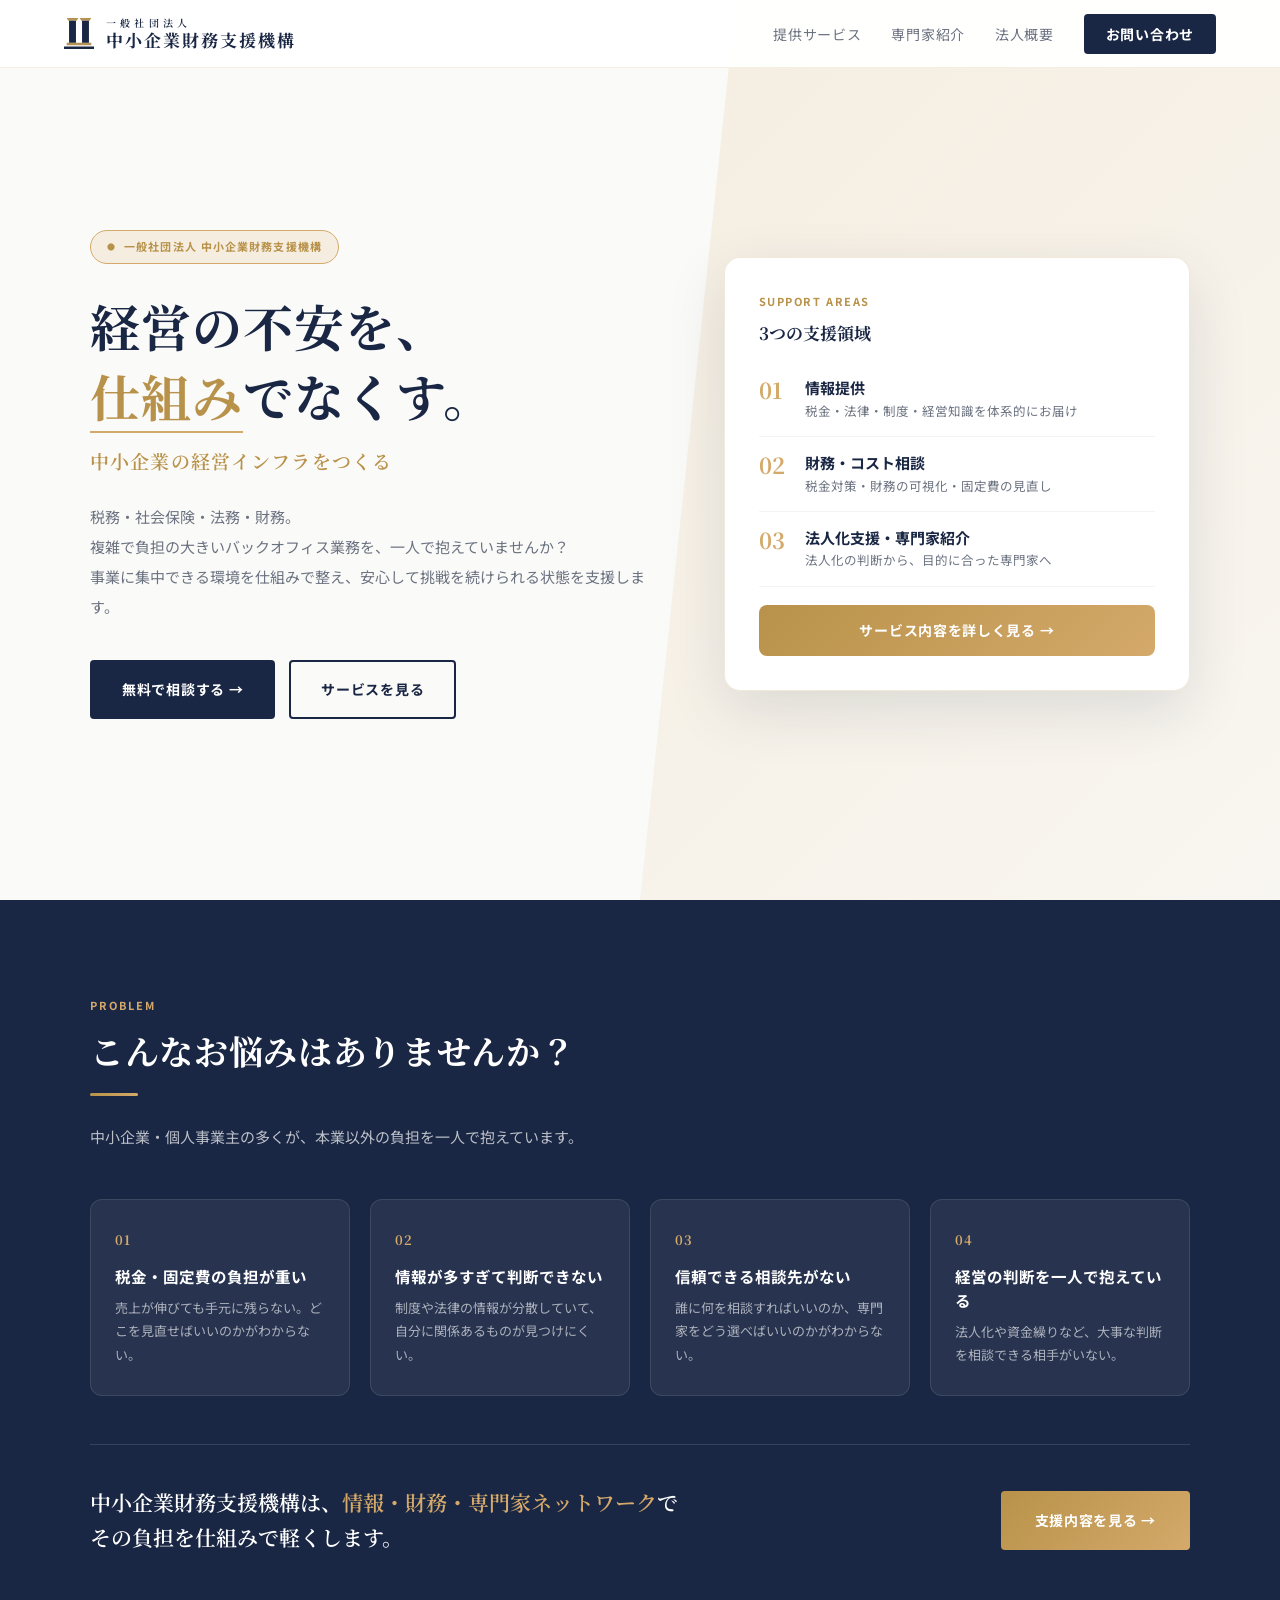
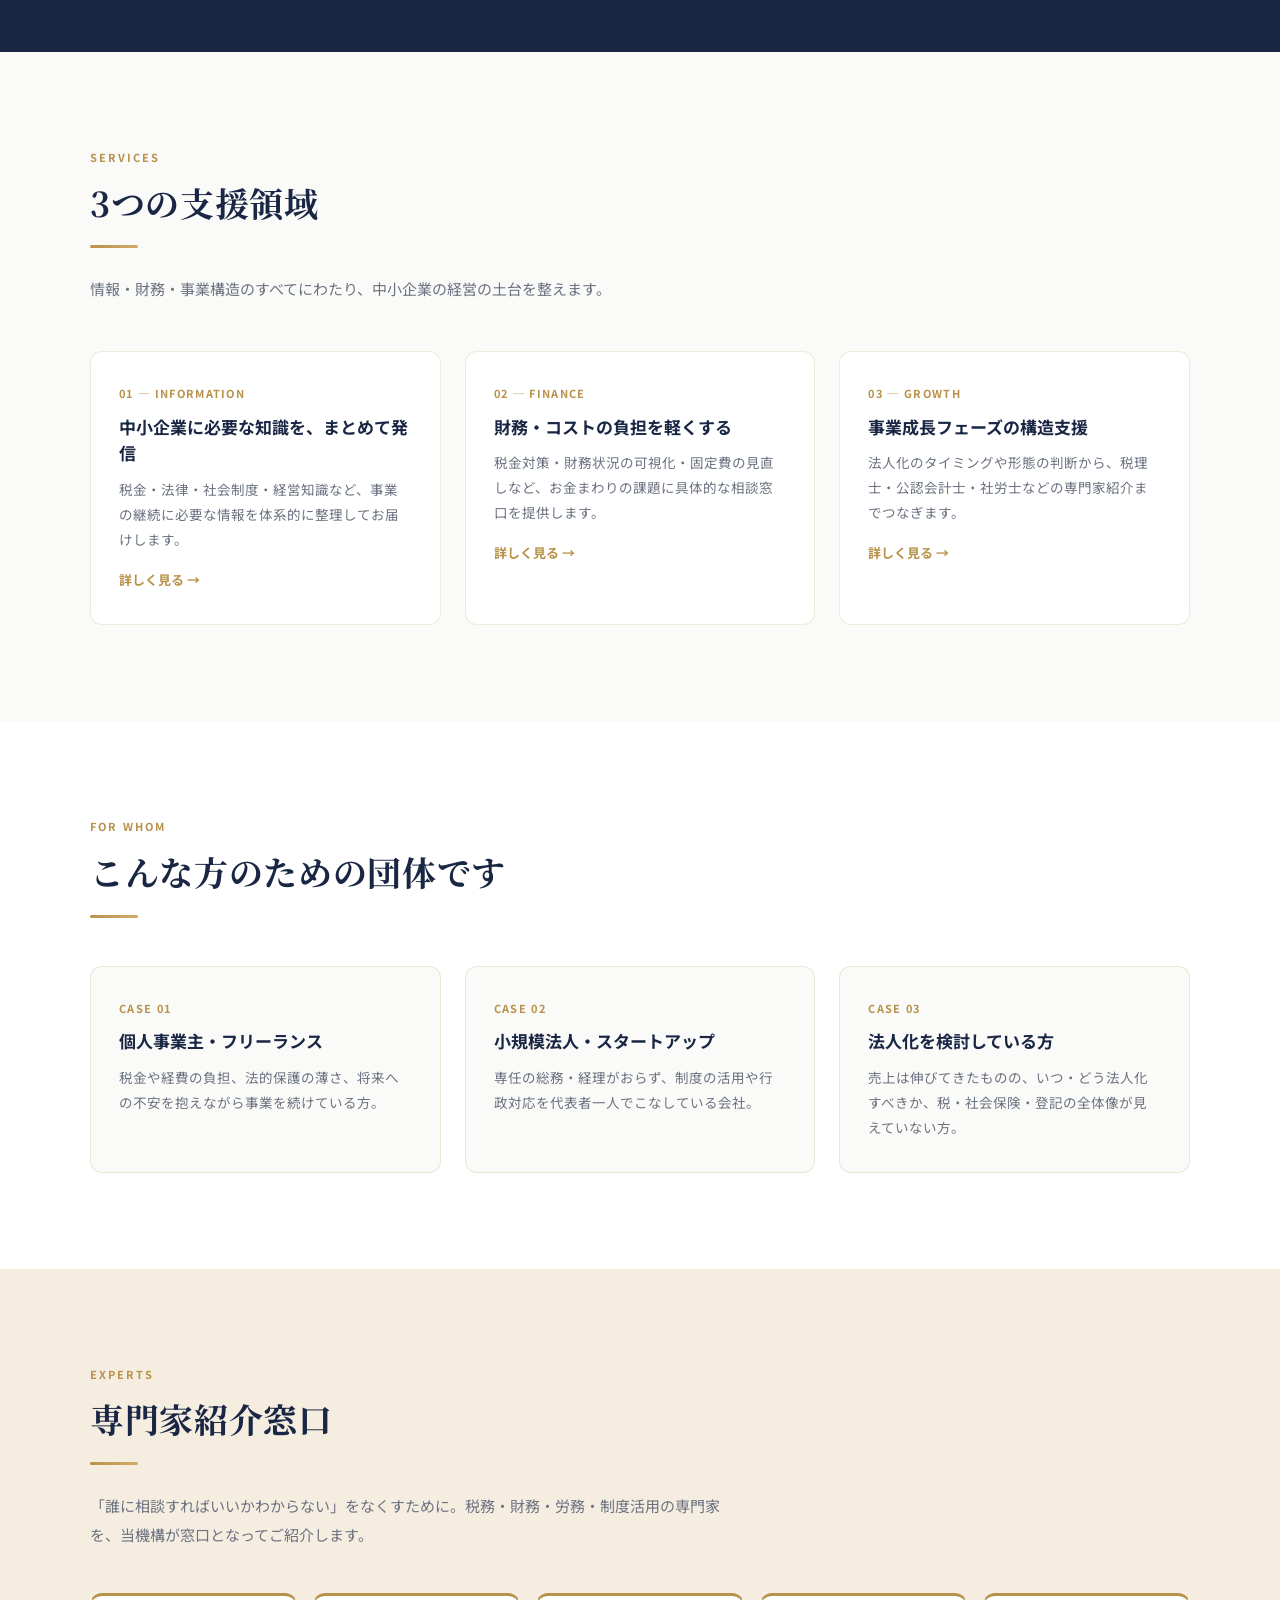
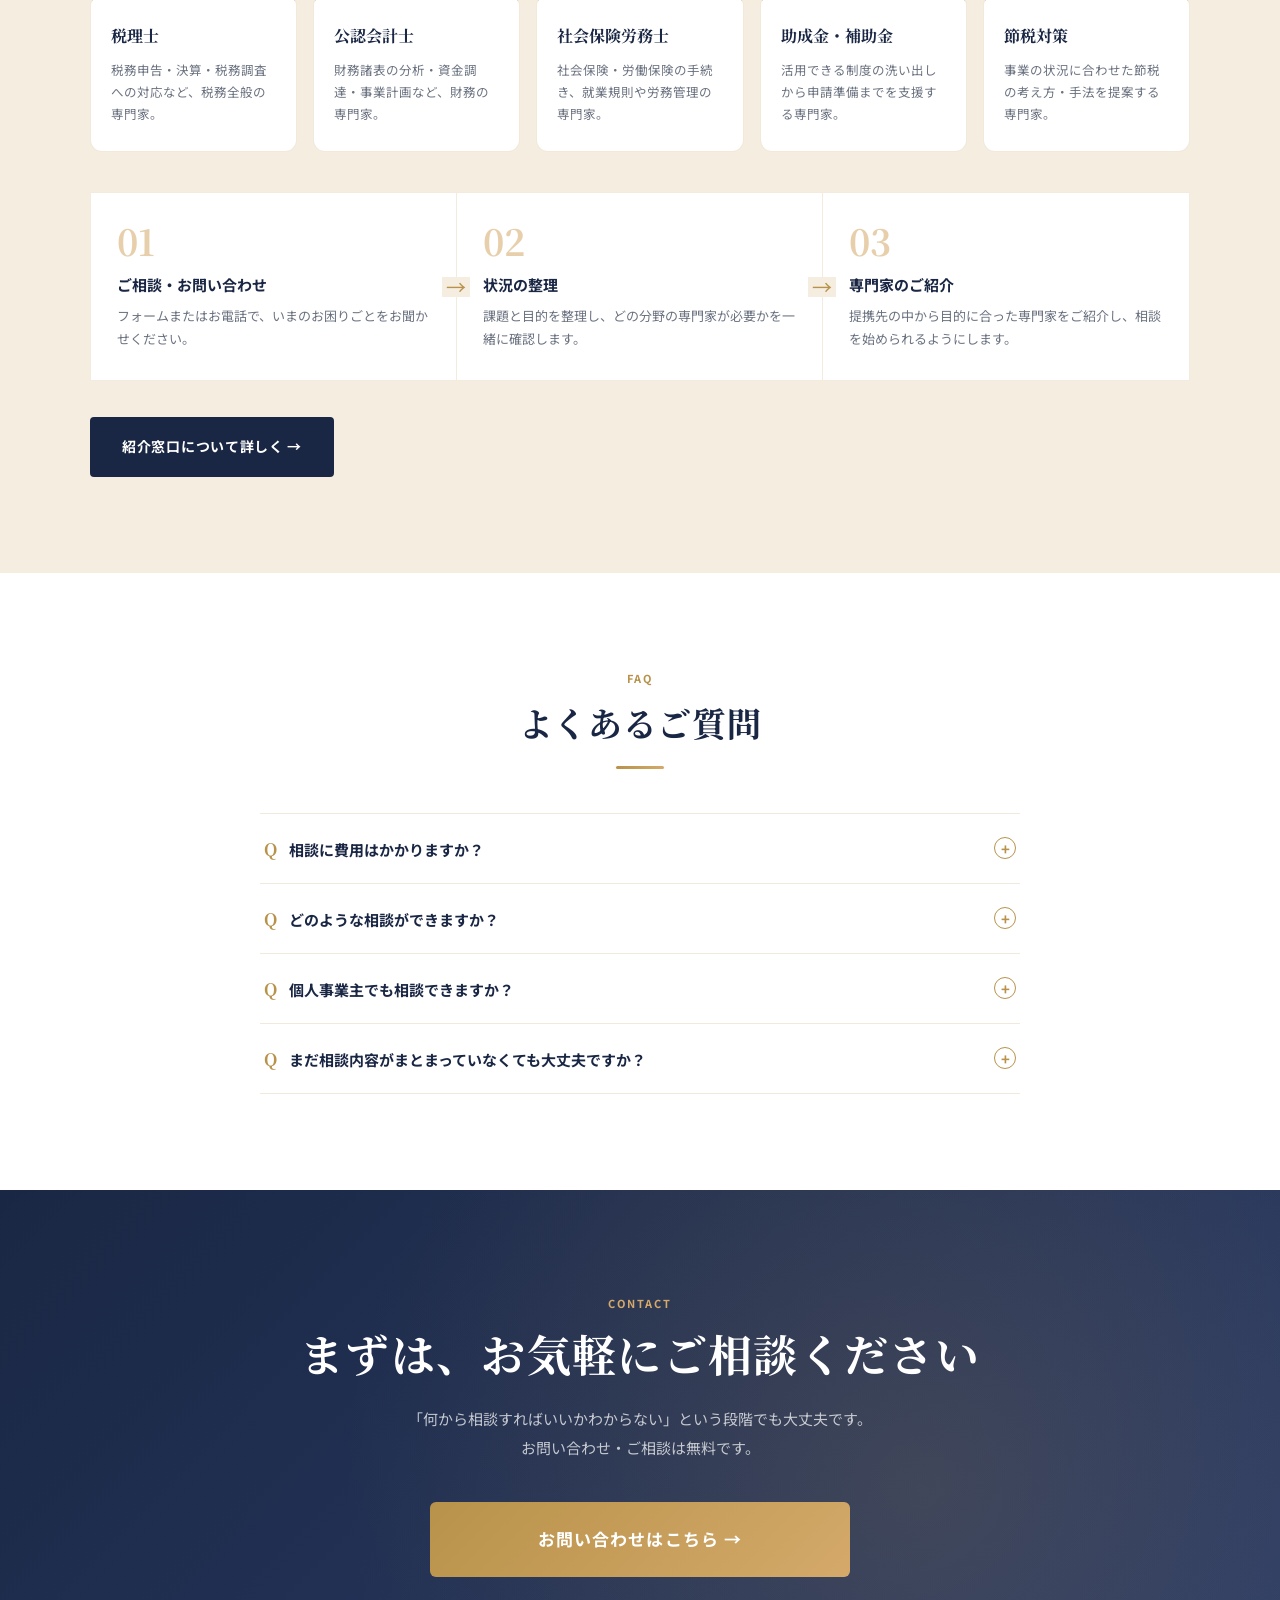
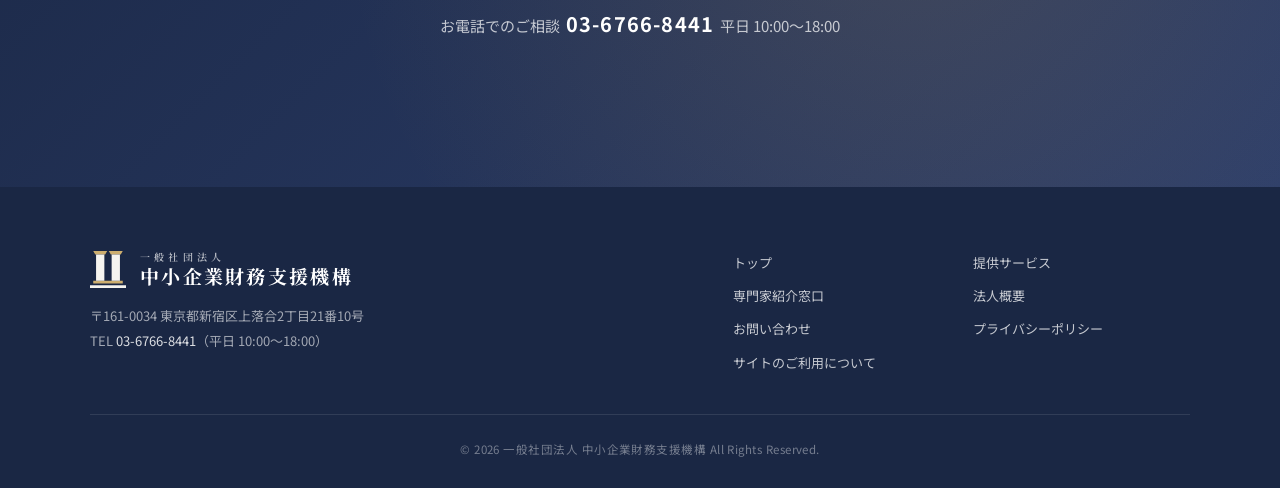
==== commit 922a2b17: "所在地の部屋番号（102）を削除 Co-Authored-By: Claude Opus 5.5 <noreply@anthropic.com>" ====
--- a/index.html
+++ b/index.html
@@ -173,7 +173,7 @@
   <div class="footer-inner">
     <div class="footer-brand">
       <div class="footer-logo"><svg class="logo-mark" viewBox="0 0 178 187" aria-hidden="true"><path class="g" fill="#b69355" d="M16 0h69l-10 17H26zM93 0h69l-10 17h-49zM16 147h146v14H16z"/><path fill="currentColor" d="M30 17h41v130H30zM107 17h41v130h-41zM0 169h178v18H0z"/></svg><span class="logo-text"><small>一般社団法人</small><b>中小企業財務支援機構</b></span></div>
-      <p>〒161-0034 東京都新宿区上落合2丁目21番10号 102<br>TEL <a href="tel:03-6766-8441">03-6766-8441</a>（平日 10:00〜18:00）</p>
+      <p>〒161-0034 東京都新宿区上落合2丁目21番10号<br>TEL <a href="tel:03-6766-8441">03-6766-8441</a>（平日 10:00〜18:00）</p>
     </div>
     <ul class="footer-links">
       <li><a href="index.html">トップ</a></li>
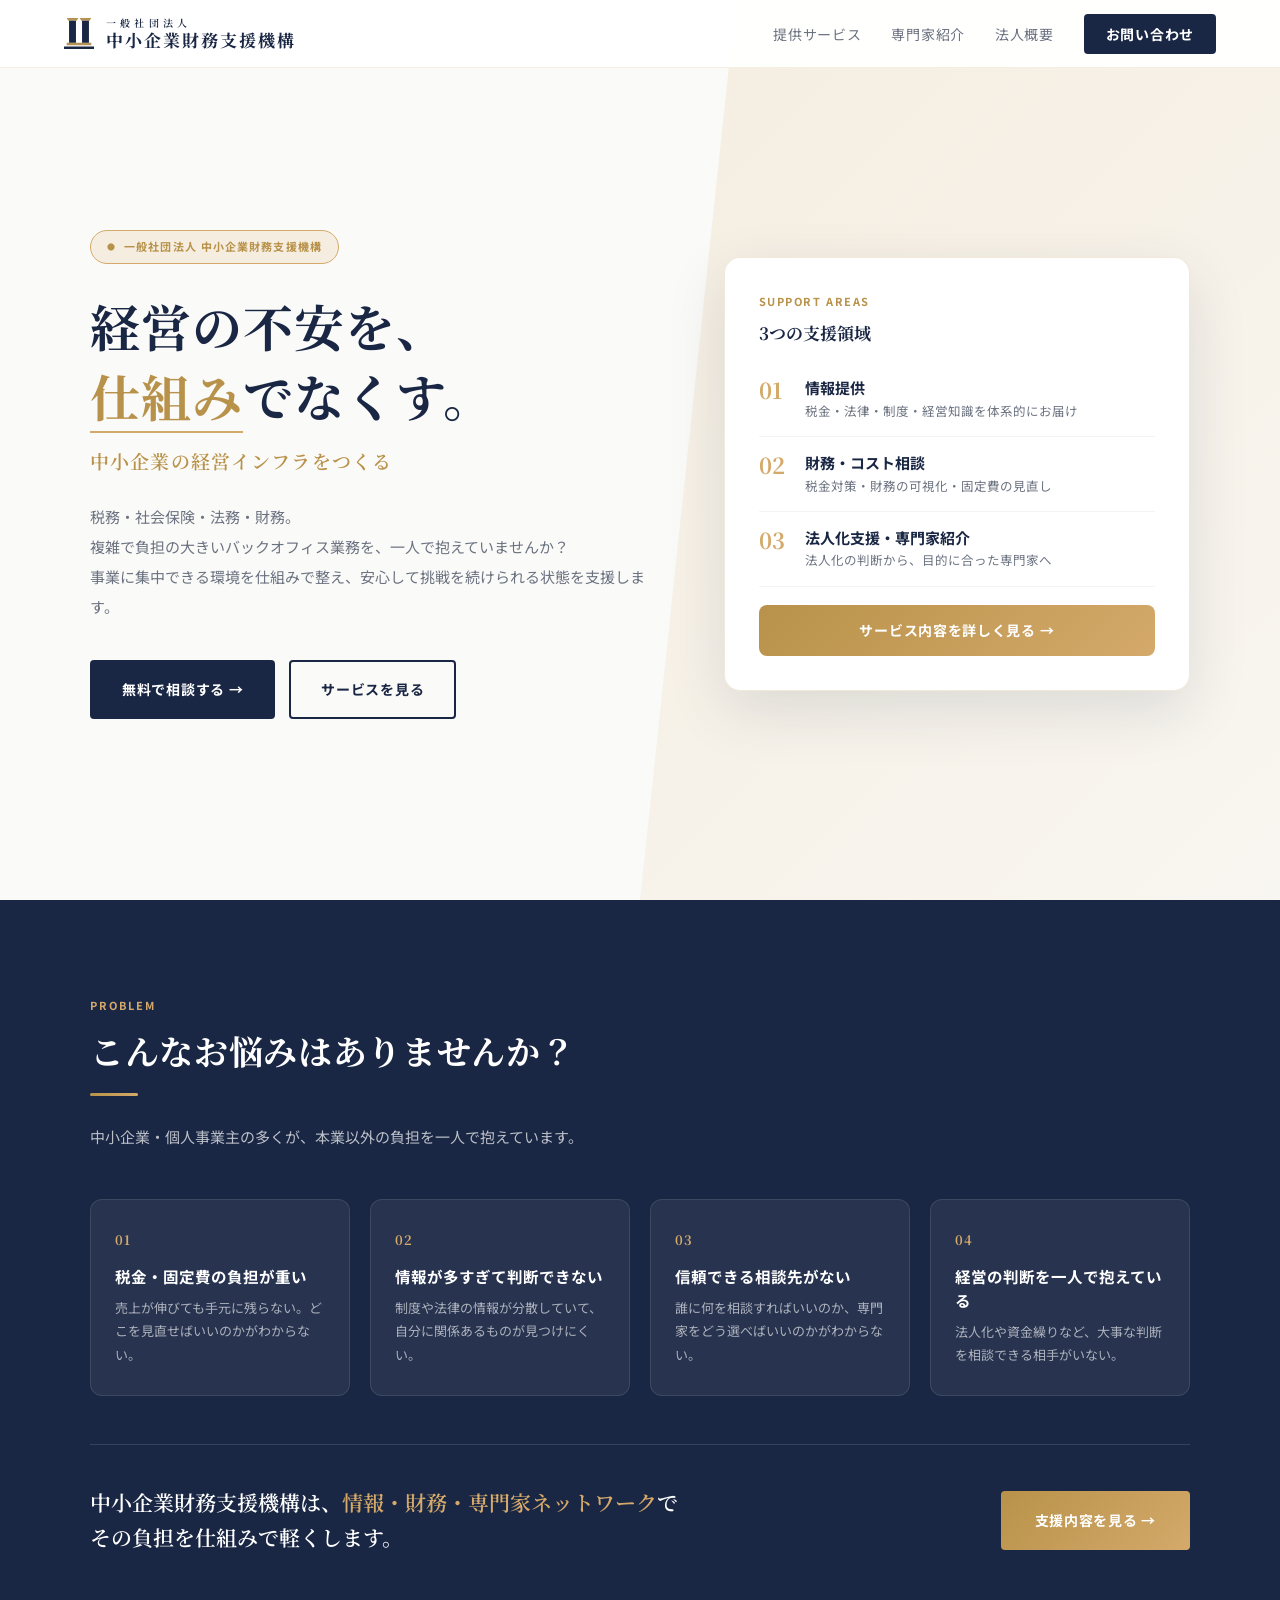
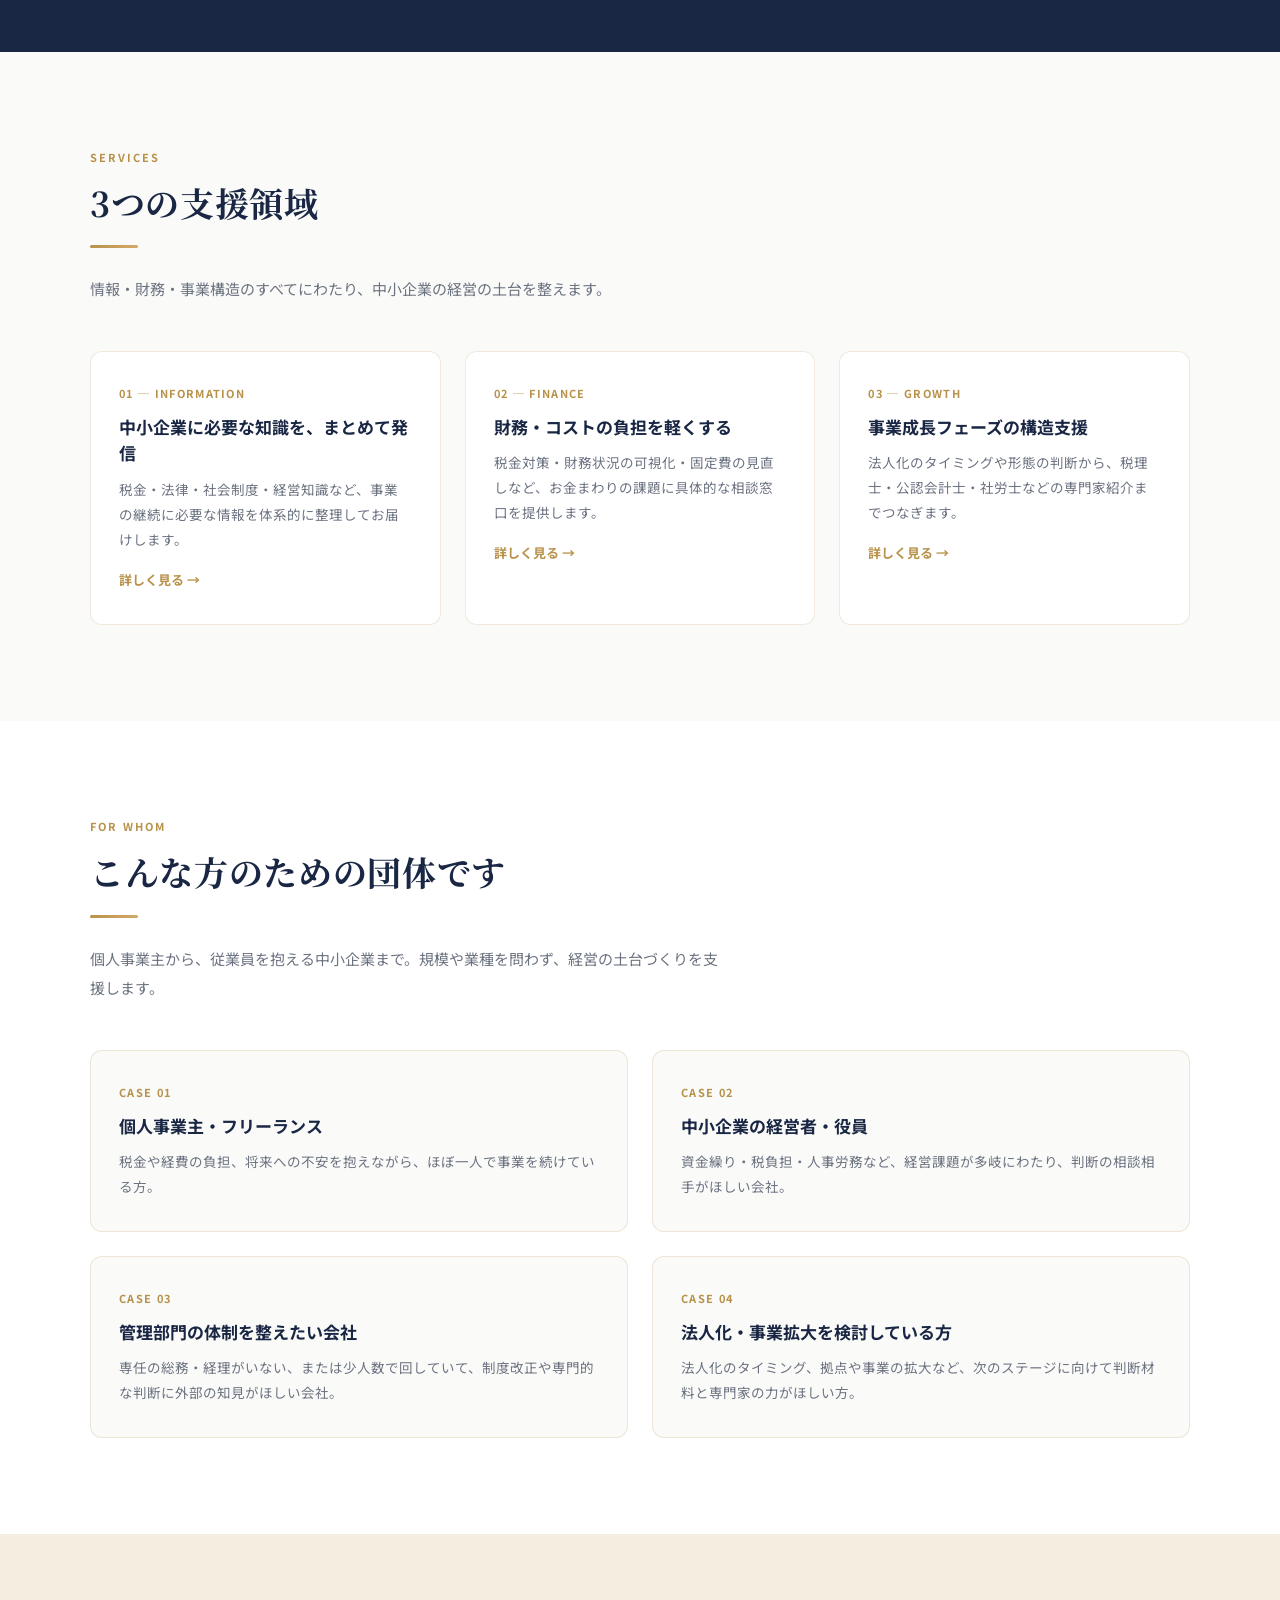
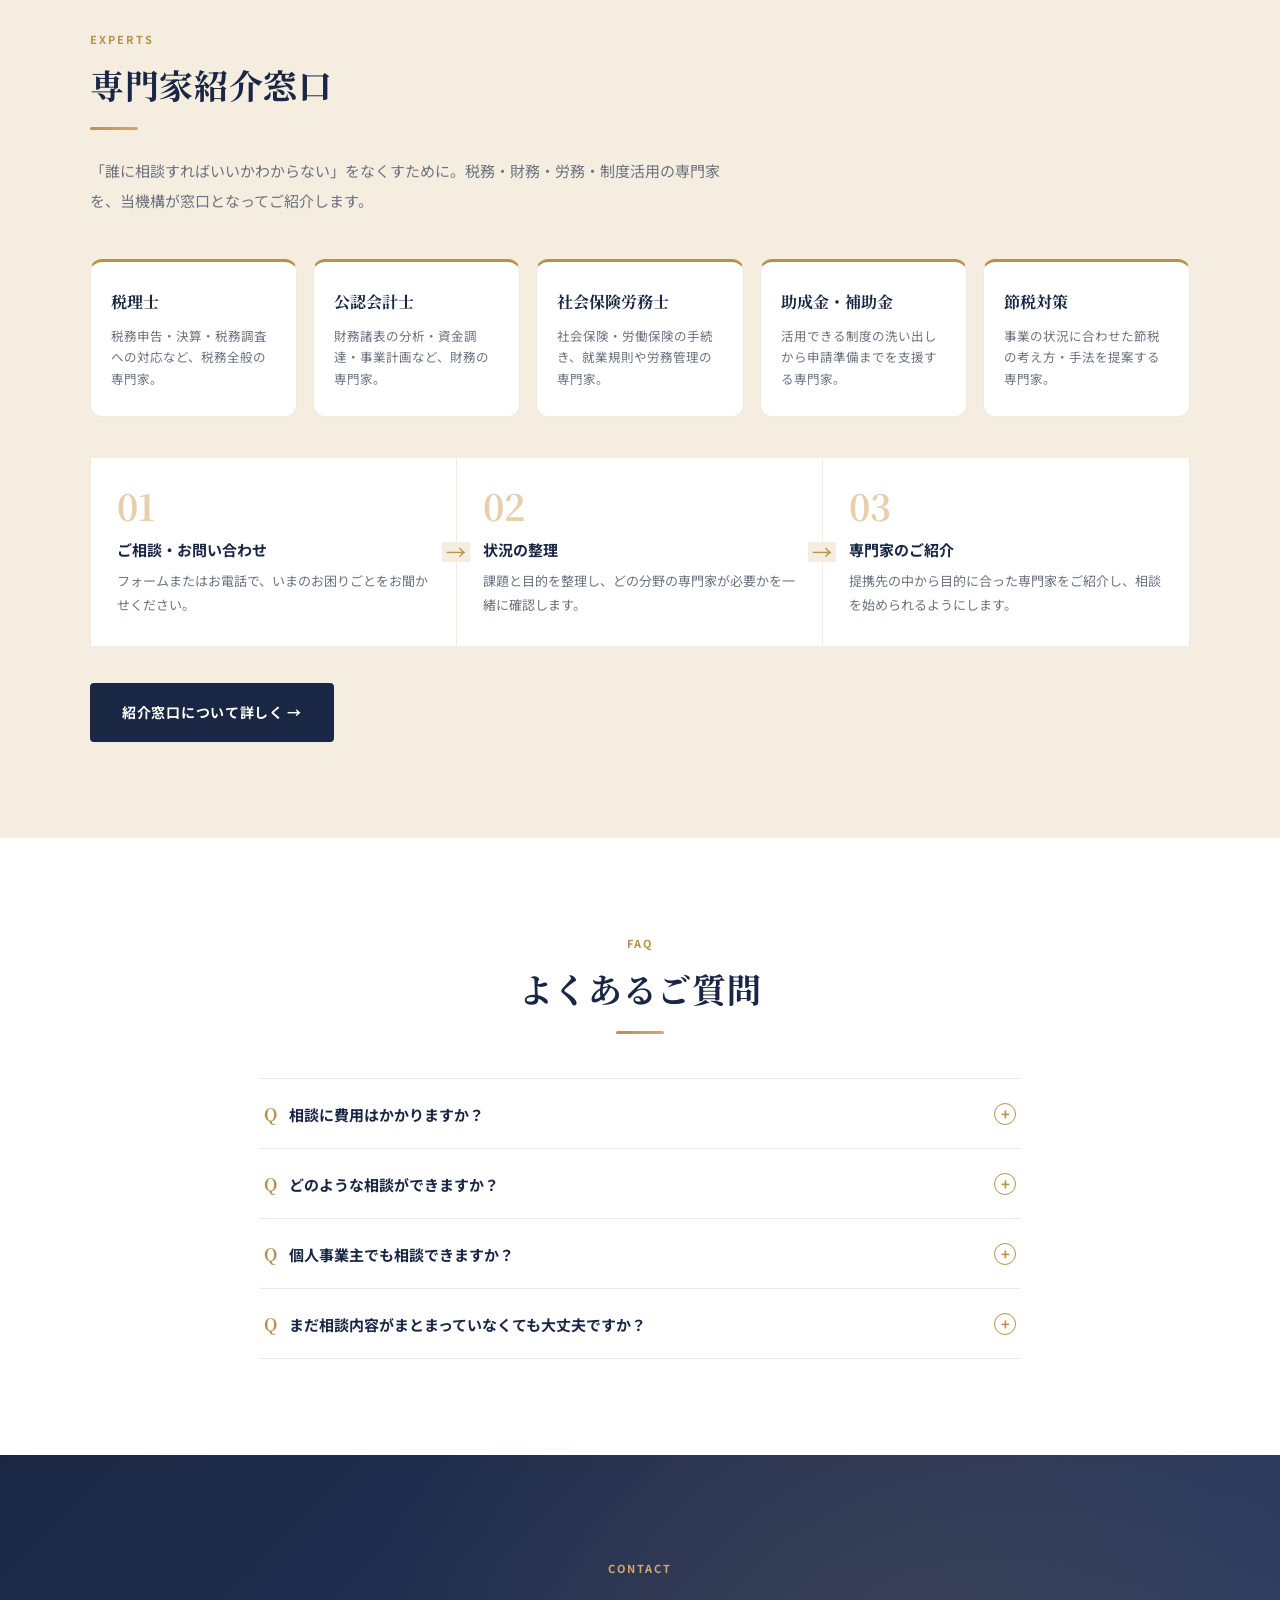
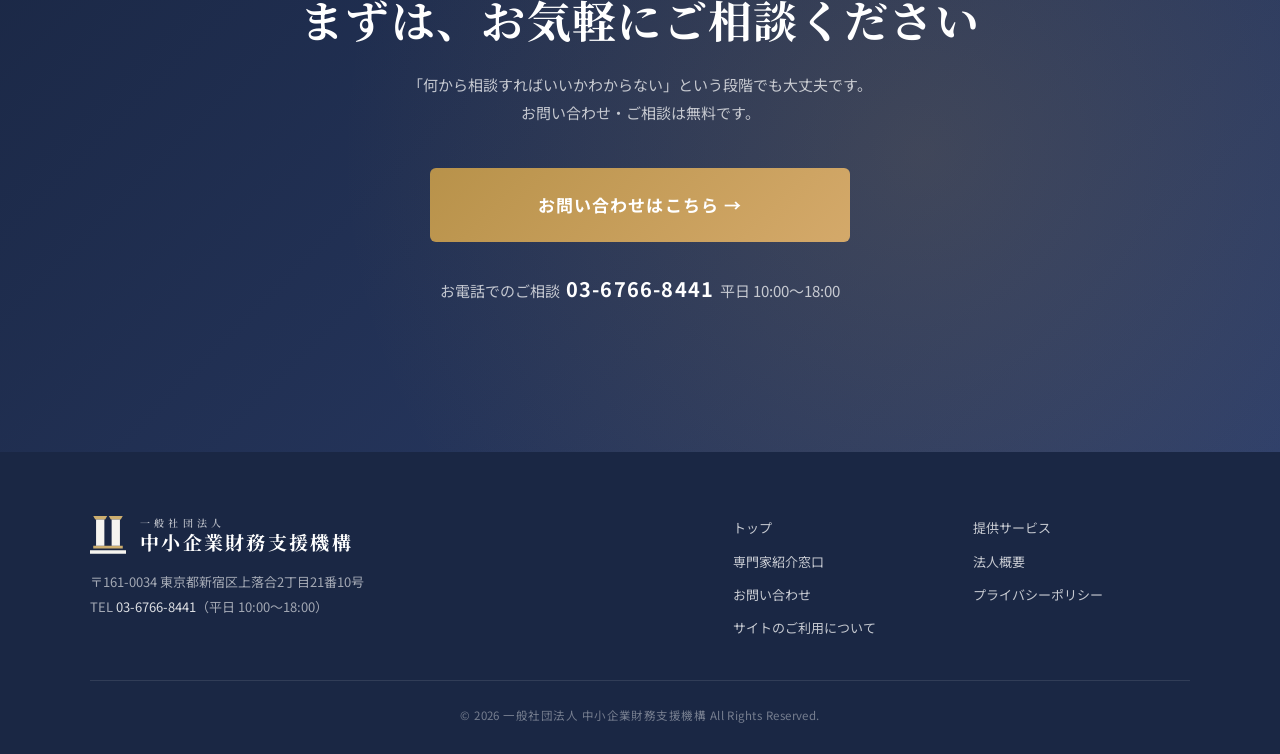
==== commit 4471dbd1: "対象者を中小企業全般に拡大し、問い合わせ受付をGAS対応に準備 - 「こんな方のための団体です」を4分類（個人事業主／経営者・役員／管理部門／法人化・事業拡大）に拡大 - フォームの事業形態を「法人（" ====
--- a/index.html
+++ b/index.html
@@ -101,10 +101,12 @@
     <div class="section-label">For Whom</div>
     <h2 class="section-title">こんな方のための団体です</h2>
     <div class="gold-divider"></div>
-    <div class="card-grid cols-3 reveal">
-      <div class="card hover"><div class="card-num">CASE 01</div><h3>個人事業主・フリーランス</h3><p>税金や経費の負担、法的保護の薄さ、将来への不安を抱えながら事業を続けている方。</p></div>
-      <div class="card hover"><div class="card-num">CASE 02</div><h3>小規模法人・スタートアップ</h3><p>専任の総務・経理がおらず、制度の活用や行政対応を代表者一人でこなしている会社。</p></div>
-      <div class="card hover"><div class="card-num">CASE 03</div><h3>法人化を検討している方</h3><p>売上は伸びてきたものの、いつ・どう法人化すべきか、税・社会保険・登記の全体像が見えていない方。</p></div>
+    <p class="section-sub">個人事業主から、従業員を抱える中小企業まで。規模や業種を問わず、経営の土台づくりを支援します。</p>
+    <div class="card-grid cols-2 reveal">
+      <div class="card hover"><div class="card-num">CASE 01</div><h3>個人事業主・フリーランス</h3><p>税金や経費の負担、将来への不安を抱えながら、ほぼ一人で事業を続けている方。</p></div>
+      <div class="card hover"><div class="card-num">CASE 02</div><h3>中小企業の経営者・役員</h3><p>資金繰り・税負担・人事労務など、経営課題が多岐にわたり、判断の相談相手がほしい会社。</p></div>
+      <div class="card hover"><div class="card-num">CASE 03</div><h3>管理部門の体制を整えたい会社</h3><p>専任の総務・経理がいない、または少人数で回していて、制度改正や専門的な判断に外部の知見がほしい会社。</p></div>
+      <div class="card hover"><div class="card-num">CASE 04</div><h3>法人化・事業拡大を検討している方</h3><p>法人化のタイミング、拠点や事業の拡大など、次のステージに向けて判断材料と専門家の力がほしい方。</p></div>
     </div>
   </div>
 </section>
--- a/assets/site.css
+++ b/assets/site.css
@@ -292,3 +292,4 @@
   .map{height:300px}
 }
 @media (prefers-reduced-motion:reduce){*{animation:none!important;transition:none!important}.reveal{opacity:1;transform:none}}
+.hp-field{position:absolute!important;left:-9999px!important;width:1px;height:1px;overflow:hidden}
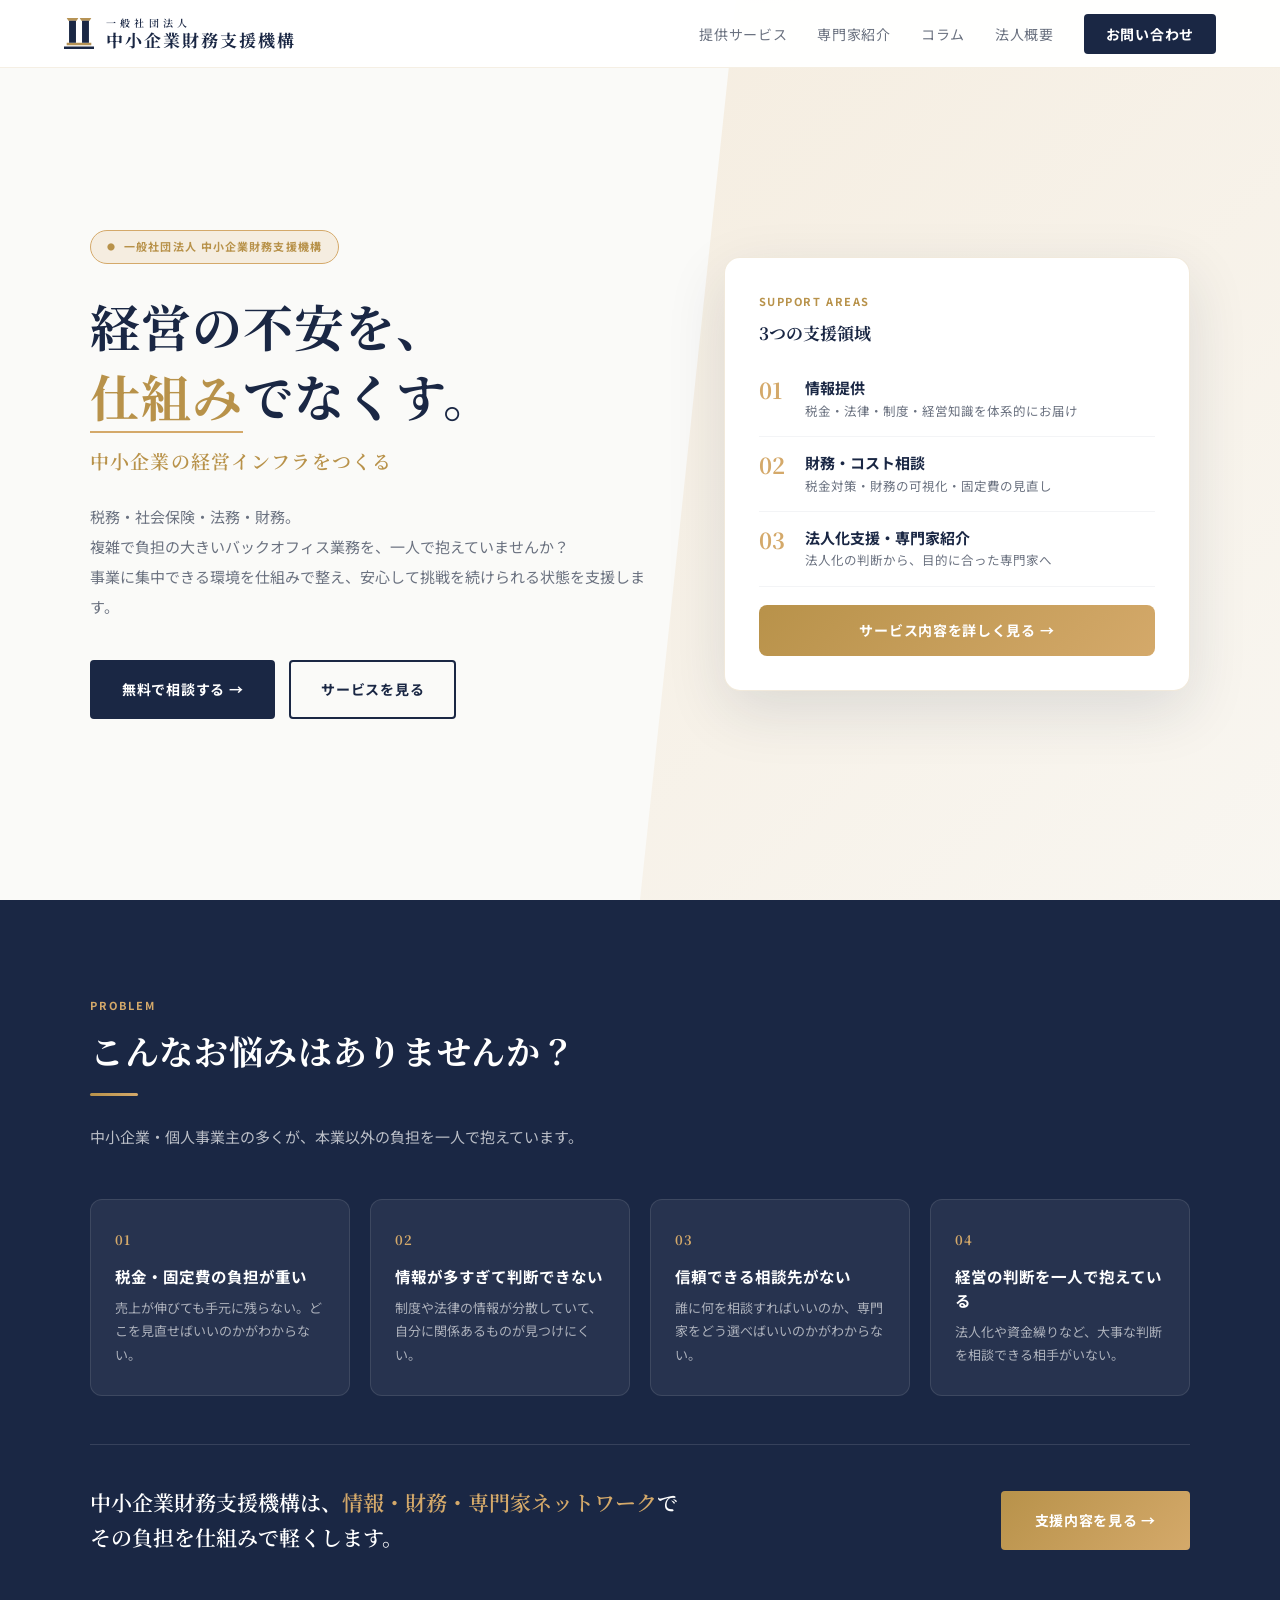
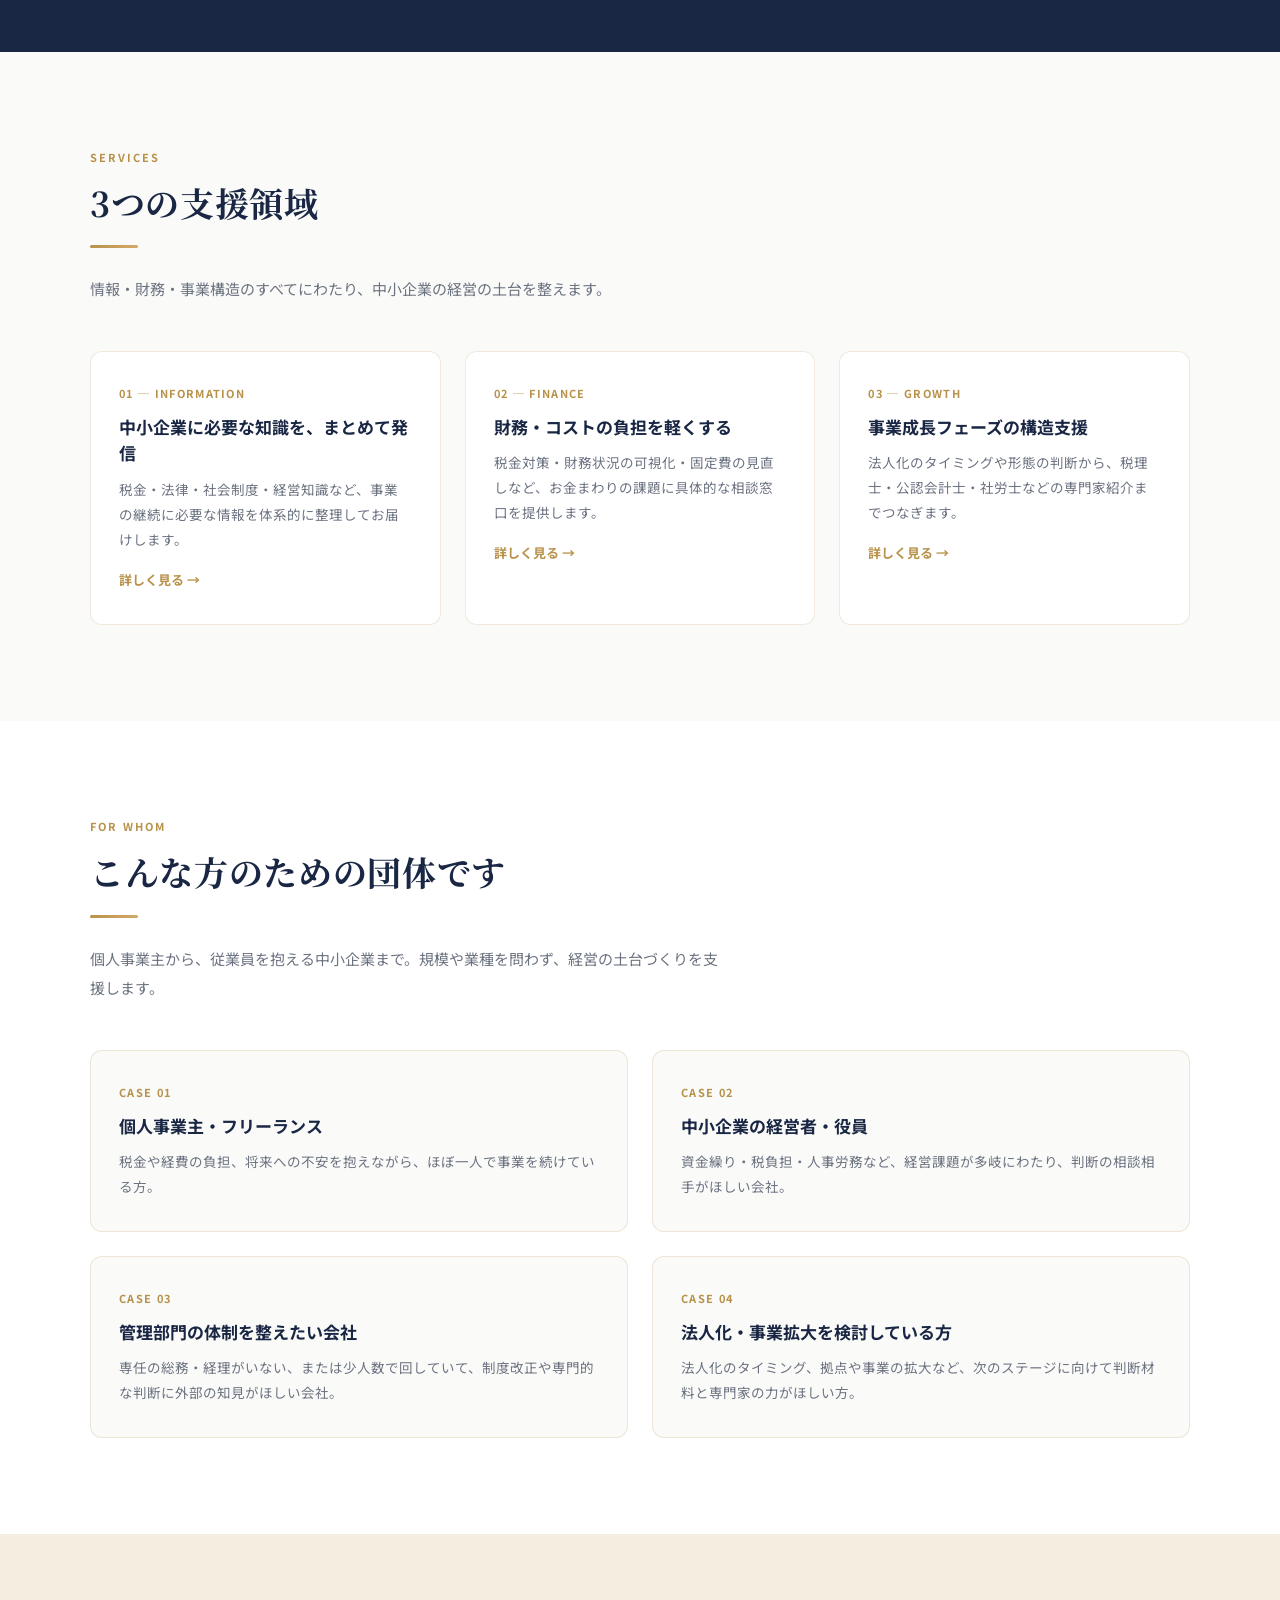
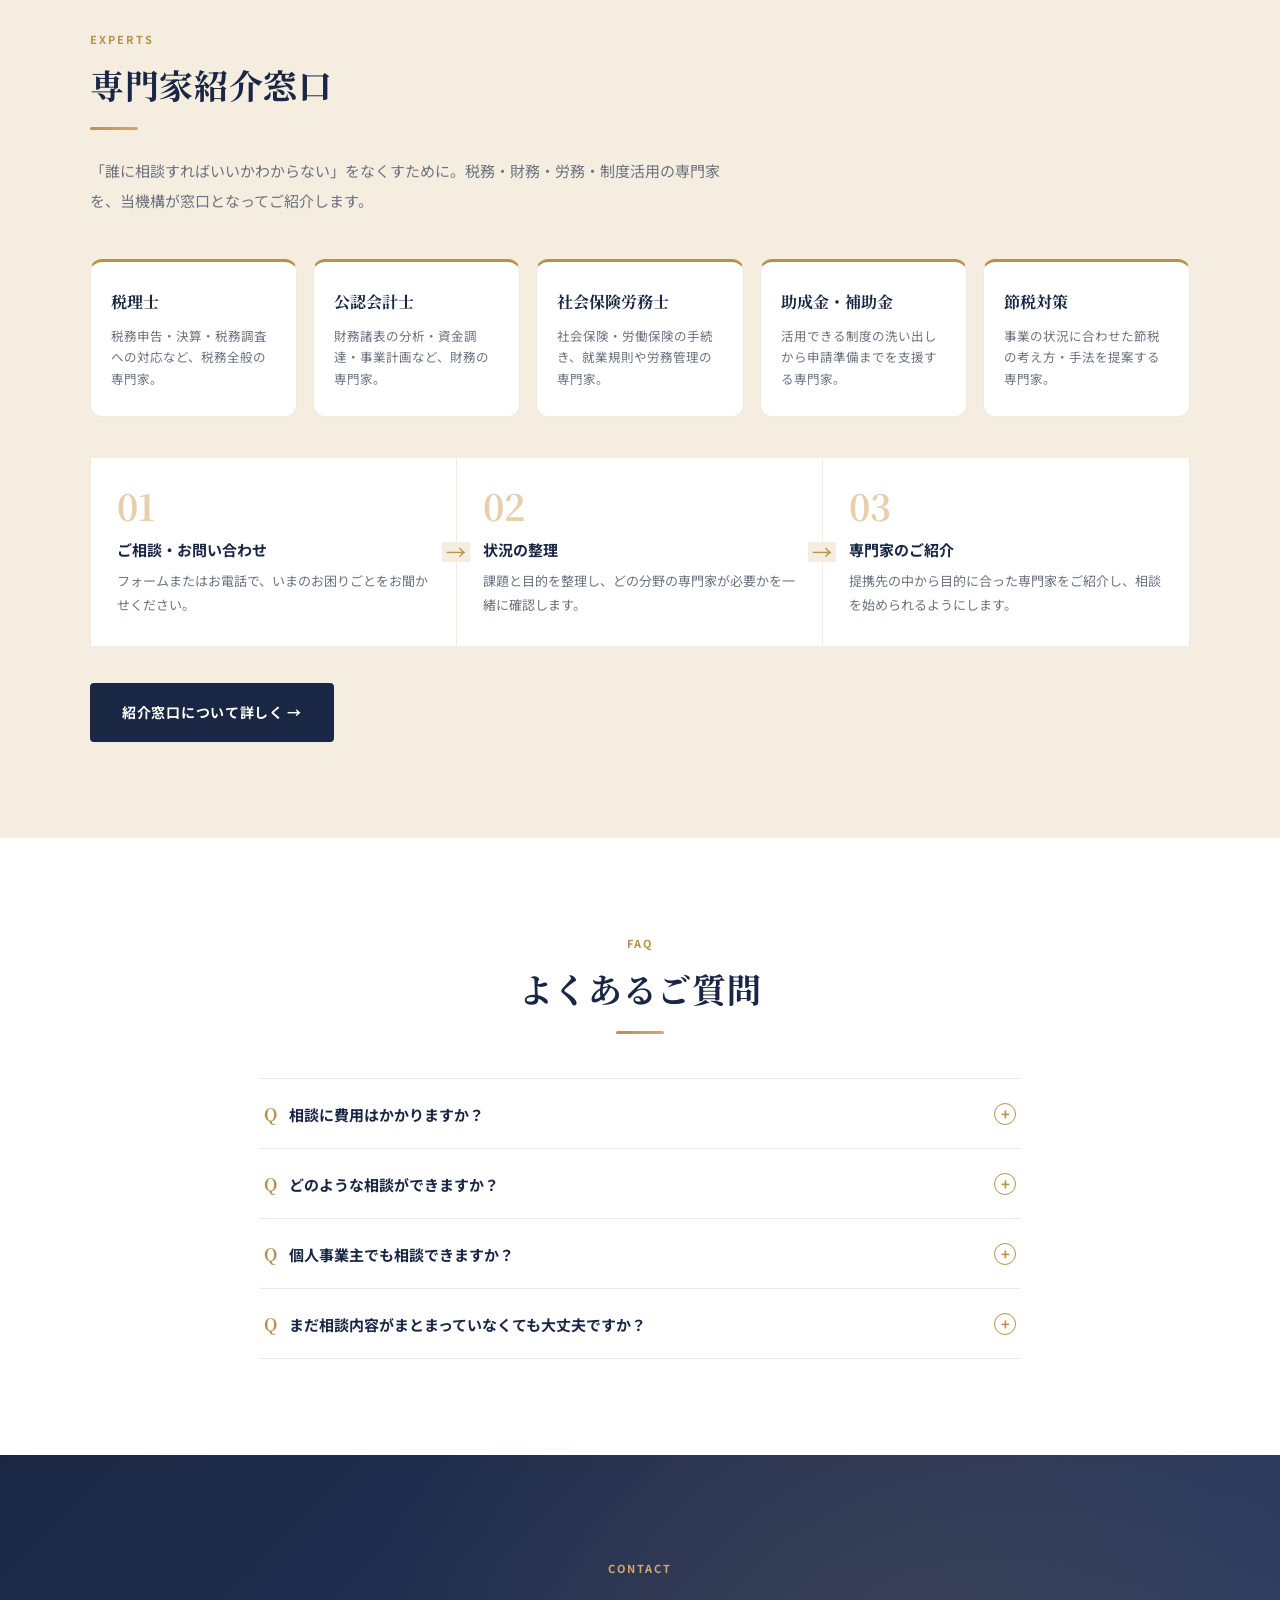
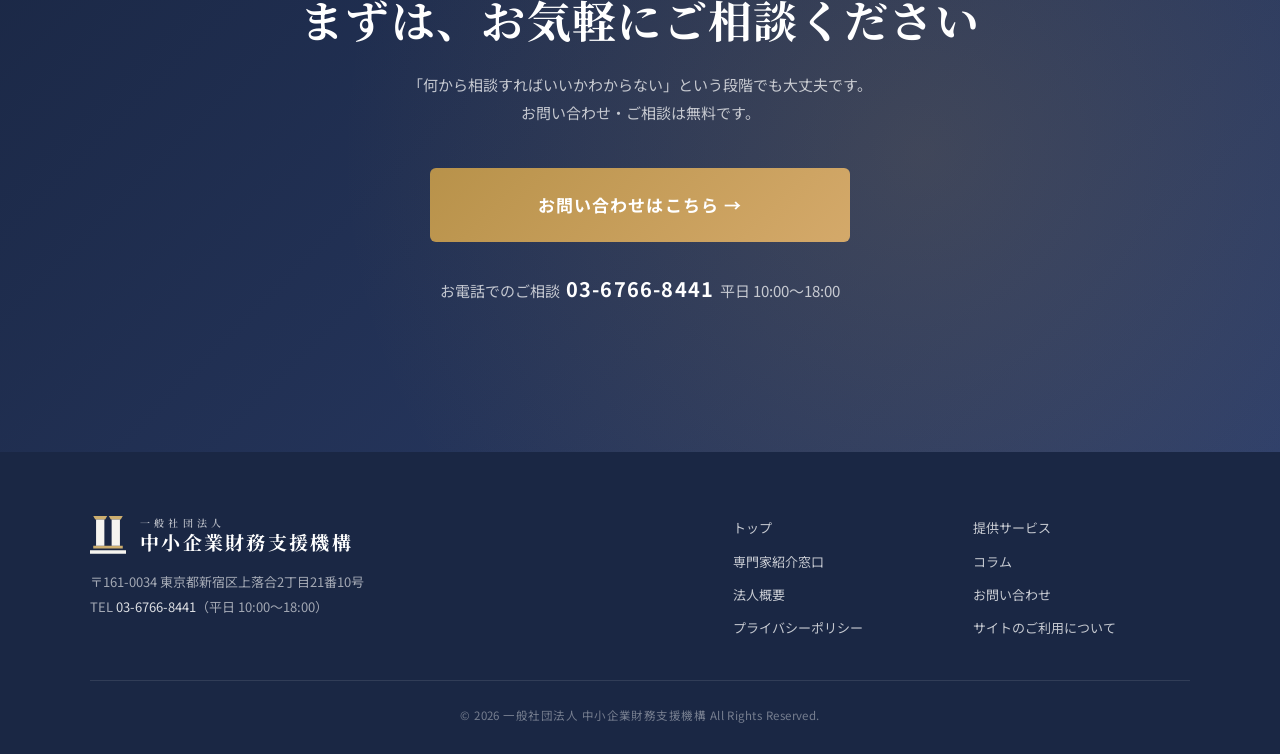
==== commit af1a1f1e: "コラムページ（Coming Soon）を追加 - column.html を追加（4カテゴリ・noindex・サイトマップ未掲載） - 全ページのメニューとフッターにコラムへのリンクを追加  Co-A" ====
--- a/index.html
+++ b/index.html
@@ -27,6 +27,7 @@
   <ul class="nav-links">
     <li><a href="services.html">提供サービス</a></li>
     <li><a href="services.html#experts">専門家紹介</a></li>
+    <li><a href="column.html">コラム</a></li>
     <li><a href="about.html">法人概要</a></li>
     <li><a href="contact.html" class="nav-cta">お問い合わせ</a></li>
   </ul>
@@ -36,6 +37,7 @@
   <a href="index.html">トップ</a>
   <a href="services.html">提供サービス</a>
   <a href="services.html#experts">専門家紹介</a>
+  <a href="column.html">コラム</a>
   <a href="about.html">法人概要</a>
   <a href="contact.html" class="nav-cta">お問い合わせ</a>
 </nav>
@@ -181,6 +183,7 @@
       <li><a href="index.html">トップ</a></li>
       <li><a href="services.html">提供サービス</a></li>
       <li><a href="services.html#experts">専門家紹介窓口</a></li>
+      <li><a href="column.html">コラム</a></li>
       <li><a href="about.html">法人概要</a></li>
       <li><a href="contact.html">お問い合わせ</a></li>
       <li><a href="privacy.html">プライバシーポリシー</a></li>
--- a/assets/site.css
+++ b/assets/site.css
@@ -293,3 +293,17 @@
 }
 @media (prefers-reduced-motion:reduce){*{animation:none!important;transition:none!important}.reveal{opacity:1;transform:none}}
 .hp-field{position:absolute!important;left:-9999px!important;width:1px;height:1px;overflow:hidden}
+
+/* COLUMN */
+.soon-badge{display:inline-flex;align-items:center;gap:8px;background:var(--gold-pale);border:1px solid var(--gold-light);padding:6px 16px;border-radius:100px;font-size:12px;color:var(--gold);font-weight:700;letter-spacing:.1em;margin-bottom:28px}
+.soon-badge::before{content:'●';font-size:8px}
+.col-grid{display:grid;grid-template-columns:repeat(4,1fr);gap:20px;margin-top:36px}
+.col-card{border:1px solid var(--line);border-radius:12px;overflow:hidden;background:#fff}
+.col-thumb{aspect-ratio:16/10;background:linear-gradient(135deg,var(--navy) 0%,var(--navy-mid) 100%);display:flex;align-items:center;justify-content:center;position:relative}
+.col-thumb::after{content:'';position:absolute;inset:0;background:radial-gradient(circle at 75% 30%,rgba(184,146,74,.25) 0%,transparent 60%)}
+.col-thumb span{position:relative;z-index:1;font-family:'Noto Serif JP',serif;color:var(--gold-light);font-size:20px;font-weight:700;letter-spacing:.16em}
+.col-body{padding:22px 22px 26px}
+.col-body h3{font-size:15px;color:var(--gray);font-weight:700;margin-bottom:8px}
+.col-body p{font-size:13px;color:var(--gray);line-height:1.8}
+@media (max-width:980px){.col-grid{grid-template-columns:repeat(2,1fr)}}
+@media (max-width:600px){.col-grid{grid-template-columns:1fr}}
